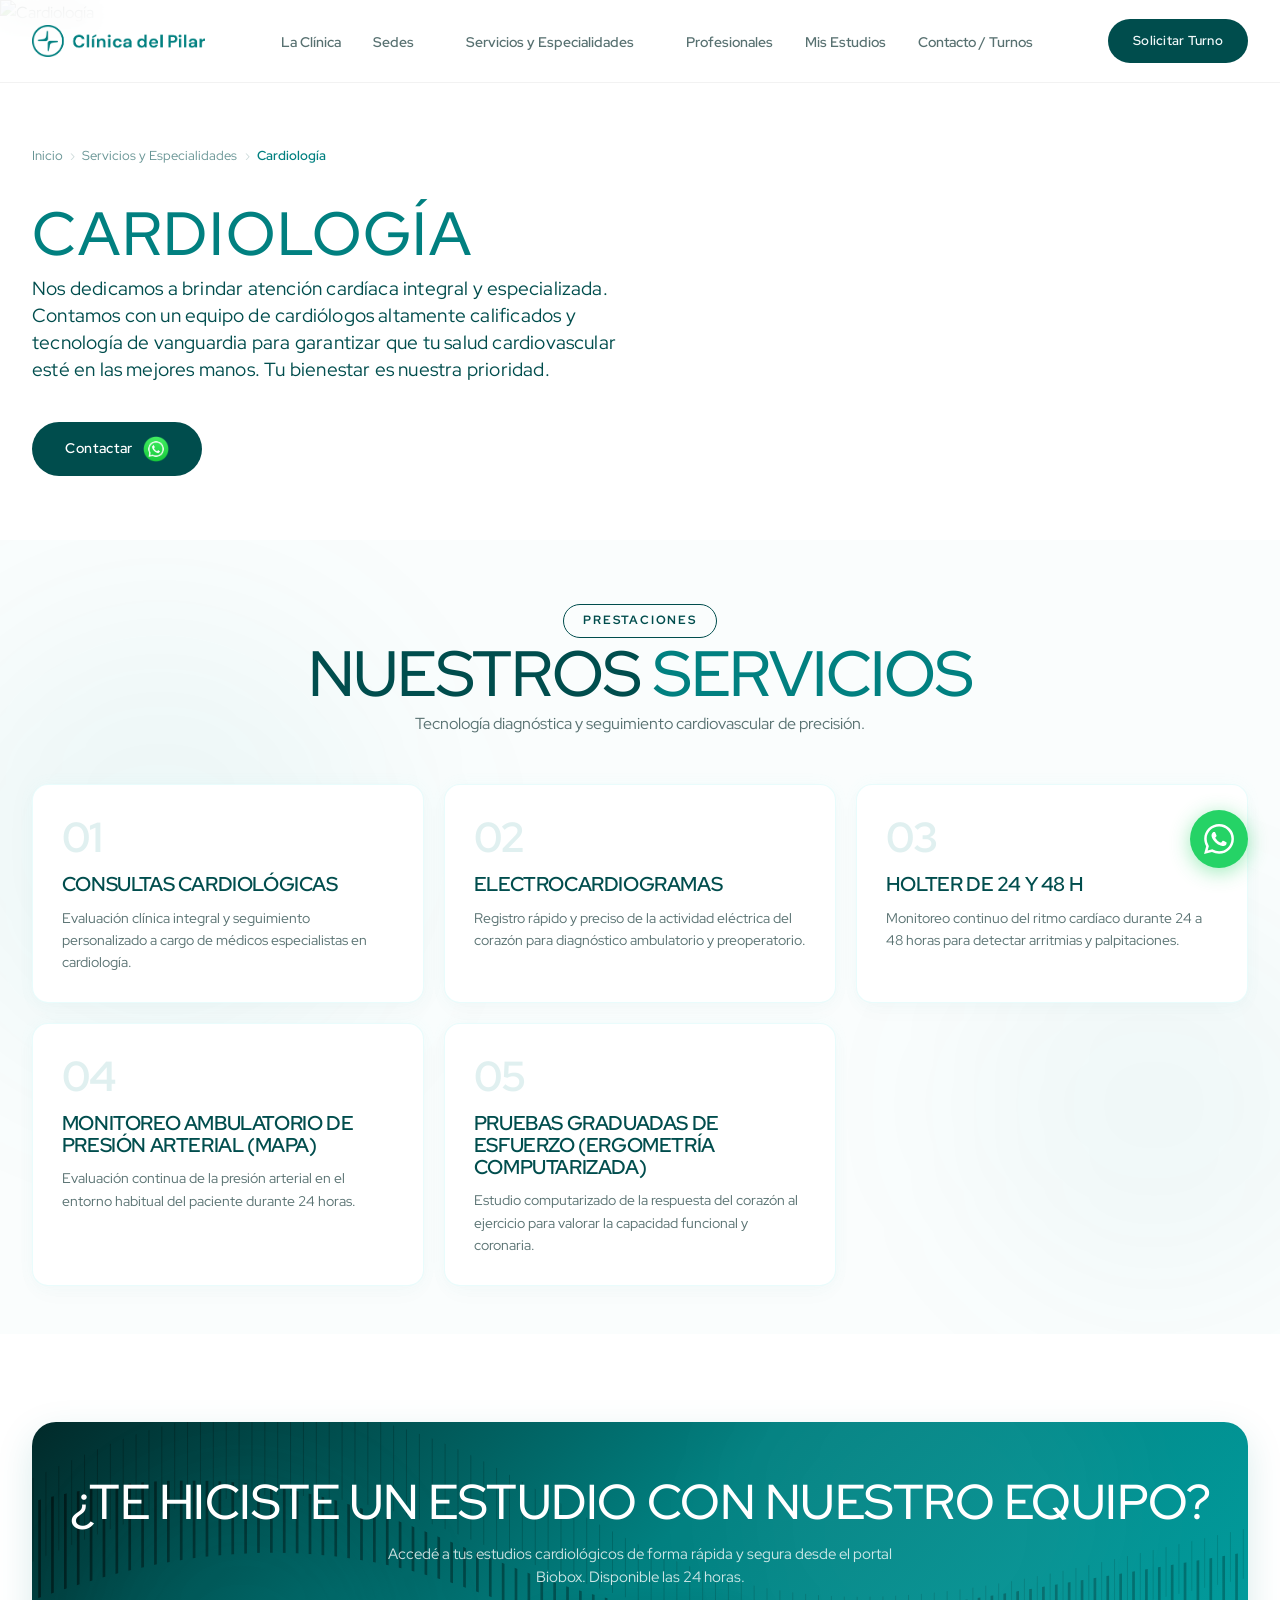
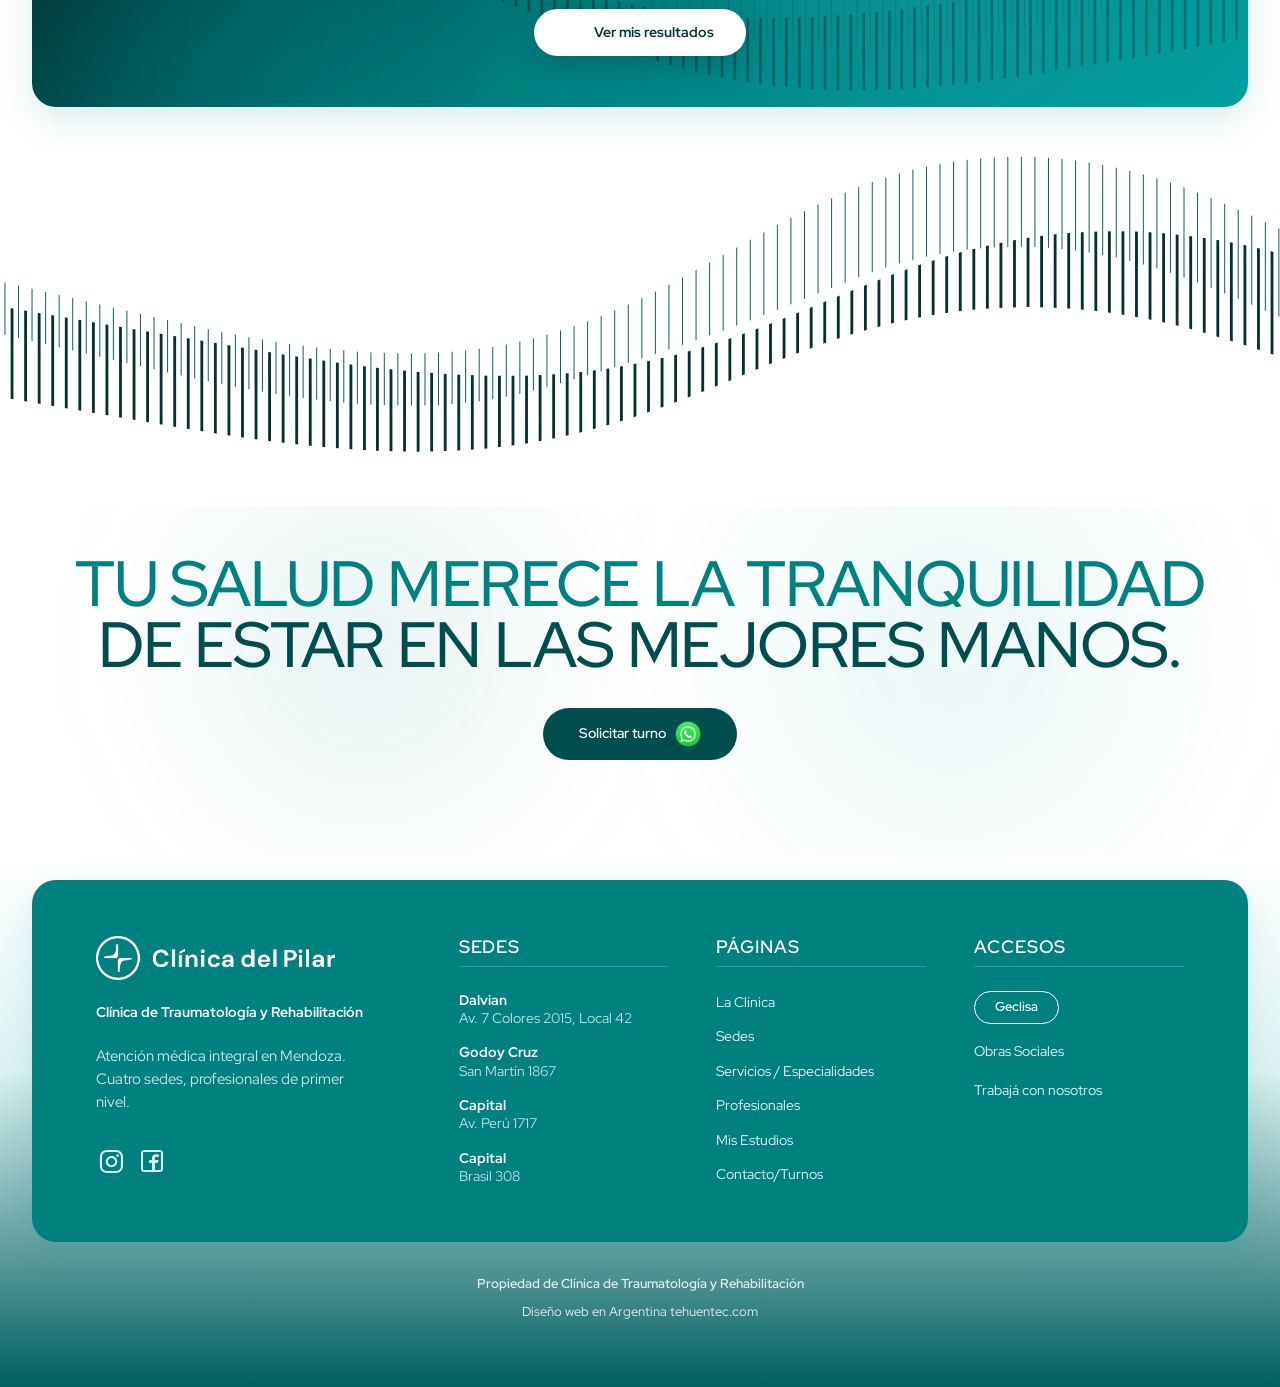
==== cardiologia.html @ f0cf46ff "feat: integrate new assets and scripts for updated UI components and site-wide card elements" ====
<!DOCTYPE html>
<html lang="es">
<head>
    <meta charset="UTF-8">
    <meta name="viewport" content="width=device-width, initial-scale=1.0">
    <title>Cardiología | Clínica del Pilar Mendoza</title>
    <meta name="description" content="Servicio de Cardiología en Clínica del Pilar Mendoza. Consultas cardiológicas, electrocardiogramas, Holter, MAPA y ergometría computarizada con profesionales altamente calificados.">
    <meta name="keywords" content="cardiologia mendoza, cardiologos, electrocardiograma, holter, mapa, ergometria, clinica del pilar">
    <meta name="author" content="Clínica del Pilar">

    <!-- Adobe Fonts: Acumin -->
    <link rel="stylesheet" href="https://use.typekit.net/lxq6acz.css">
    <!-- Stylesheet -->
    <link rel="stylesheet" href="styles.css?v=12">
    <!-- Lucide Icons CDN -->
    <script src="https://unpkg.com/lucide@latest"></script>

    <style>
        /* ═══════════════════════════════════════════
           HERO DE SERVICIO — idéntico a imágenes médicas
           ═══════════════════════════════════════════ */
        .svc-hero {
            position: relative;
            min-height: 60vh;
            display: flex;
            flex-direction: column;
            justify-content: flex-end;
            overflow: hidden;
            background: #ffffff;
        }
        .svc-hero-bg {
            position: absolute;
            inset: 0;
            width: 100%;
            height: 100%;
            object-fit: cover;
            object-position: right center;
            opacity: 1;
        }
        .svc-hero-overlay {
            display: none;
        }
        .svc-hero-body {
            position: relative;
            z-index: 5;
            padding-top: 8rem;
            padding-bottom: 4rem;
        }
        .svc-breadcrumb-inline {
            display: flex;
            align-items: center;
            gap: 0.45rem;
            font-family: var(--font-sans);
            font-size: 0.8rem;
            color: rgba(0,77,77,0.6);
            margin-bottom: 2.5rem;
        }
        .svc-breadcrumb-inline a {
            color: rgba(0,77,77,0.6);
            text-decoration: none;
            transition: color 0.2s;
        }
        .svc-breadcrumb-inline a:hover { color: #004d4d; }
        .svc-breadcrumb-inline .bc-sep { opacity: 0.35; }
        .svc-breadcrumb-inline .bc-current {
            color: var(--primary);
            font-weight: 600;
        }
                .svc-hero-title {
            font-family: var(--font-title);
            font-size: 5.2rem;
            font-weight: 500;
            line-height: 0.88;
            letter-spacing: 0.03em;
            color: #004d4d;
            margin-bottom: 0.8rem;
            text-transform: uppercase;
        }
        @media (max-width: 1440px) {
            .svc-hero-title {
                font-size: 3.8rem;
                line-height: 0.92;
            }
        }
        @media (max-width: 1200px) {
            .svc-hero-title {
                font-size: 3.2rem;
                line-height: 0.95;
            }
        }
        .svc-hero-title .accent { color: var(--primary); }
        
        .svc-hero-desc {
            font-family: var(--font-sans);
            font-size: 1.2rem;
            color: #004d4d;
            margin-bottom: 2.5rem;
            max-width: 600px;
            line-height: 1.4;
            letter-spacing: 0.01em;
        }

        /* ═══════════════════════════════════════════
           BIOBOX BANNER — tarjeta dentro de contenedor
           ═══════════════════════════════════════════ */
        .biobox-strip {
            position: relative;
            background: url('assets/biobox-texture.svg') center/cover no-repeat, linear-gradient(135deg, #012a2a 0%, #018080 50%, #029fa0 100%);
            background-blend-mode: soft-light;
            padding: 3.5rem 2rem 3.2rem 2rem;
            border-radius: 24px;
            overflow: hidden;
            text-align: center;
            box-shadow: 0 12px 36px rgba(1,128,128,0.15);
        }
        .biobox-wave {
            position: absolute;
            top: 50%; left: 50%;
            width: 100%;
            line-height: 0;
            transform: translate(-50%, -50%);
            opacity: 0.18;
            filter: brightness(0) invert(1);
            pointer-events: none;
        }
        .biobox-wave img {
            width: 100%; height: auto; display: block;
        }
        .biobox-orb {
            position: absolute;
            border-radius: 50%;
            pointer-events: none;
        }
        .biobox-strip-inner {
            position: relative;
            z-index: 2;
            display: flex;
            flex-direction: column;
            align-items: center;
            gap: 1rem;
        }
        .biobox-strip-title {
            font-family: var(--font-title);
            font-size: clamp(2rem, 3.8vw, 3.2rem);
            font-weight: 500;
            text-transform: uppercase;
            color: #ffffff;
            line-height: 1;
            letter-spacing: -0.01em;
            margin: 0;
        }
        .biobox-strip-desc {
            font-family: var(--font-sans);
            font-size: 0.95rem;
            color: rgba(255,255,255,0.8);
            max-width: 520px;
            line-height: 1.5;
            margin: 0;
        }
        .btn-biobox {
            display: inline-flex;
            align-items: center;
            gap: 0.6rem;
            background: #ffffff;
            color: #013232;
            font-family: var(--font-sans);
            font-weight: 700;
            font-size: 0.88rem;
            padding: 0.75rem 2rem;
            border-radius: 100px;
            text-decoration: none;
            transition: all 0.22s ease;
            margin-top: 0.3rem;
            box-shadow: 0 8px 30px rgba(0,0,0,0.2);
        }
        .btn-biobox:hover {
            background: var(--primary-light);
            color: #fff;
            transform: translateY(-3px);
            box-shadow: 0 12px 36px rgba(0,0,0,0.25);
        }

        /* ═══════════════════════════════════════════
           GRILLA DE SERVICIOS — cards limpias
           ═══════════════════════════════════════════ */
        .svc-prestaciones {
            padding: 4rem 0 3rem 0;
            background: #fafdfd;
            position: relative;
            overflow: hidden;
        }
        .svc-grid {
            display: grid;
            grid-template-columns: repeat(auto-fill, minmax(300px, 1fr));
            gap: 1.25rem;
        }
        .svc-card {
            background: #ffffff;
            border: 1px solid rgba(110,231,231,0.15);
            border-radius: 16px;
            padding: 2rem 1.8rem 1.8rem 1.8rem;
            display: flex;
            flex-direction: column;
            gap: 0.7rem;
            transition: transform 0.22s ease, box-shadow 0.22s ease, border-color 0.22s ease;
            box-shadow: 0 8px 24px rgba(0,0,0,0.02), 0 0 15px rgba(110,231,231,0.05);
        }
        .svc-card:hover {
            transform: translateY(-4px);
            box-shadow: 0 12px 32px rgba(0,0,0,0.04), 0 0 25px rgba(110,231,231,0.1);
            border-color: rgba(110,231,231,0.3);
        }
        .svc-card-num {
            font-family: var(--font-title);
            font-size: 2.6rem;
            font-weight: 700;
            color: rgba(1,128,128,0.12);
            line-height: 1;
            letter-spacing: -0.02em;
            margin-bottom: 0.2rem;
        }
        .svc-card h4 {
            font-family: var(--font-title);
            font-size: 1.25rem;
            font-weight: 600;
            color: #004d4d;
            text-transform: uppercase;
            line-height: 1.1;
            margin: 0;
        }
        .svc-card p {
            font-family: var(--font-sans);
            font-size: 0.9rem;
            color: var(--text-muted-dark);
            line-height: 1.55;
            margin: 0;
        }
    </style>
</head>
<body>

    <!-- ==========================================
       HEADER & NAVEGACIÓN INSTITUCIONAL
       ========================================== -->
    <header class="header">
        <div class="container header-container">
            <a href="index.html" class="logo">
                <img src="assets/Grupo406.png" alt="Clínica del Pilar" style="height: 32px; width: auto; max-width: 100%;">
            </a>

            <nav class="nav-menu">
                <a href="clinica.html" class="nav-link">La Clínica</a>

                <!-- Dropdown sedes -->
                <div class="nav-item-dropdown">
                    <a href="contacto.html" class="nav-link" style="display: flex; align-items: center; gap: 4px;">
                        Sedes <i data-lucide="chevron-down" style="width: 16px; height: 16px;"></i>
                    </a>
                    <div class="nav-dropdown-menu">
                        <a href="sede-dalvian.html">Sede Dalvian</a>
                        <a href="sede-godoy-cruz.html">Sede Godoy Cruz</a>
                        <a href="sede-peru.html">Sede Perú</a>
                        <a href="sede-brasil.html">Sede Brasil - Próximamente</a>
                    </div>
                </div>

                <!-- Dropdown especialidades -->
                <div class="nav-item-dropdown">
                    <a href="servicios.html" class="nav-link active" style="display: flex; align-items: center; gap: 4px;">
                        Servicios y Especialidades <i data-lucide="chevron-down" style="width: 16px; height: 16px;"></i>
                    </a>
                    <div class="nav-dropdown-menu">
                        <a href="imagenes-medicas.html">Imágenes médicas</a>
                        <a href="laboratorio.html">Laboratorio</a>
                        <a href="cardiologia.html">Cardiología</a>
                        <a href="odontologia.html">Odontología</a>
                        <a href="oftalmologia.html">Oftalmología</a>
                        <a href="servicios.html" style="margin-top:0.3rem; border-top: 1px solid rgba(1,128,128,0.08); padding-top: 0.8rem; font-weight:600; color:var(--primary);">Ver todos los servicios</a>
                    </div>
                </div>

                <a href="index.html#profesionales" class="nav-link">Profesionales</a>
                <a href="https://v.bioboxcloud.com/login?institucion=clipilar_mdz" target="_blank" rel="noopener noreferrer" class="nav-link">Mis Estudios</a>
                <a href="contacto.html" class="nav-link">Contacto / Turnos</a>
            </nav>

            <div class="header-cta">
                <a href="https://api.whatsapp.com/send/?phone=5492615088277" target="_blank" rel="noopener noreferrer" class="btn btn-primary btn-booking-trigger">Solicitar Turno</a>
            </div>

            <button class="menu-toggle" aria-label="Toggle Menu">
                <i data-lucide="menu"></i>
            </button>
        </div>
    </header>

    <!-- ==========================================
       HERO
       ========================================== -->
    <section class="svc-hero">
        <img src="assets/cardiologia-banner.jpg" alt="Cardiología" class="svc-hero-bg">
        <div class="svc-hero-overlay"></div>

        <!-- Contenido principal -->
        <div class="svc-hero-body">
            <div class="container">
                <div class="hero-content" style="margin-top:0; padding: 0;">
                    <!-- Breadcrumb sobre el sobretítulo -->
                    <nav class="svc-breadcrumb-inline" aria-label="Breadcrumb">
                        <a href="index.html">Inicio</a>
                        <span class="bc-sep">›</span>
                        <a href="servicios.html">Servicios y Especialidades</a>
                        <span class="bc-sep">›</span>
                        <span class="bc-current">Cardiología</span>
                    </nav>
                    <h1 class="svc-hero-title">
                        <span class="accent">CARDIOLOGÍA</span>
                    </h1>
                    <p class="svc-hero-desc">
                        Nos dedicamos a brindar atención cardíaca integral y especializada. Contamos con un equipo de cardiólogos altamente calificados y tecnología de vanguardia para garantizar que tu salud cardiovascular esté en las mejores manos. Tu bienestar es nuestra prioridad.
                    </p>
                    <div class="hero-actions" style="opacity:1; transform:none;">
                        <a href="https://api.whatsapp.com/send/?phone=5492615088277&text=Hola%2C+quiero+solicitar+turno+para+Cardiolog%C3%ADa" target="_blank" rel="noopener noreferrer" class="btn-hero-booking">
                            Contactar
                            <img src="assets/whatsapp-icon.webp" alt="WhatsApp" class="btn-whatsapp-icon">
                        </a>
                    </div>
                </div>
            </div>
        </div>
    </section>

    <!-- ==========================================
       NUESTROS SERVICIOS
       ========================================== -->
    <section class="svc-prestaciones">
        <!-- Glow spots -->
        <div class="glow-spot" style="position:absolute;top:10%;left:-5%;width:450px;height:450px;background:rgba(1,128,128,0.05);border-radius:50%;filter:blur(90px);pointer-events:none;z-index:0;"></div>
        <div class="glow-spot" style="position:absolute;bottom:5%;right:-5%;width:380px;height:380px;background:rgba(1,128,128,0.04);border-radius:50%;filter:blur(80px);pointer-events:none;z-index:0;"></div>

        <div class="container" style="position:relative;z-index:1;">
            <div style="text-align:center; margin-bottom:3rem;">
                <span class="section-tag" style="margin-bottom:0.4rem; display:inline-block;">PRESTACIONES</span>
                <h2 class="section-title" style="font-size:clamp(2.8rem,5vw,4rem); margin: 0 auto 0.4rem auto; line-height: 0.95;">
                    NUESTROS <span class="text-accent-uppercase">SERVICIOS</span>
                </h2>
                <p style="font-family:var(--font-sans); color:var(--text-muted-dark); font-size:1rem; margin:0 auto; line-height:1.55; white-space:nowrap;">
                    Tecnología diagnóstica y seguimiento cardiovascular de precisión.
                </p>
            </div>

            <div class="svc-grid">

                <div class="svc-card">
                    <div class="svc-card-num">01</div>
                    <h4>Consultas cardiológicas</h4>
                    <p>Evaluación clínica integral y seguimiento personalizado a cargo de médicos especialistas en cardiología.</p>
                </div>

                <div class="svc-card">
                    <div class="svc-card-num">02</div>
                    <h4>Electrocardiogramas</h4>
                    <p>Registro rápido y preciso de la actividad eléctrica del corazón para diagnóstico ambulatorio y preoperatorio.</p>
                </div>

                <div class="svc-card">
                    <div class="svc-card-num">03</div>
                    <h4>Holter de 24 y 48 h</h4>
                    <p>Monitoreo continuo del ritmo cardíaco durante 24 a 48 horas para detectar arritmias y palpitaciones.</p>
                </div>

                <div class="svc-card">
                    <div class="svc-card-num">04</div>
                    <h4>Monitoreo ambulatorio de presión arterial (MAPA)</h4>
                    <p>Evaluación continua de la presión arterial en el entorno habitual del paciente durante 24 horas.</p>
                </div>

                <div class="svc-card" style="grid-column: span 1;">
                    <div class="svc-card-num">05</div>
                    <h4>Pruebas graduadas de esfuerzo (ergometría computarizada)</h4>
                    <p>Estudio computarizado de la respuesta del corazón al ejercicio para valorar la capacidad funcional y coronaria.</p>
                </div>

            </div>
        </div>
    </section>

    <!-- ==========================================
       BIOBOX BANNER — tarjeta dentro de contenedor
       ========================================== -->
    <section style="padding: 5.5rem 0 1.5rem 0; background: #ffffff;">
        <div class="container">
            <div class="biobox-strip">
                <!-- Onda decorativa única -->
                <!-- Orbs de luz -->
                <div class="biobox-orb" style="width:400px;height:400px;background:rgba(255,255,255,0.04);top:-100px;right:10%;filter:blur(60px);"></div>
                <div class="biobox-orb" style="width:300px;height:300px;background:rgba(2,200,200,0.08);bottom:-80px;left:5%;filter:blur(50px);"></div>

                <div class="biobox-strip-inner">
                    <h2 class="biobox-strip-title">
                        ¿Te hiciste un estudio con nuestro equipo?
                    </h2>
                    <p class="biobox-strip-desc">
                        Accedé a tus estudios cardiológicos de forma rápida y segura desde el portal Biobox. Disponible las 24 horas.
                    </p>
                    <a href="https://v.bioboxcloud.com/login?institucion=clipilar_mdz" target="_blank" rel="noopener noreferrer" class="btn-biobox">
                        <i data-lucide="monitor-check" style="width:18px;height:18px;"></i>
                        Ver mis resultados
                    </a>
                </div>
            </div>
        </div>
    </section>

    <!-- ==========================================
       CTA FINAL — idéntico al home
       ========================================== -->
        
    <!-- Curve Divider -->
    <div style="width: 100%; line-height: 0; background-color: transparent; overflow: hidden; position: relative; z-index: 2; margin-bottom: -2px;">
        <img src="assets/recurso-1.svg" alt="Divider" style="width: 100%; height: auto; display: block; transform: scaleX(-1);">
    </div>
<section class="cta-section-new" style="background: #ffffff; padding: 3rem 0 3.5rem 0; text-align: center; position: relative; overflow: hidden;">
        <!-- Focos difuminados -->
        <div class="glow-spot" style="position:absolute;top:-10%;left:15%;width:350px;height:350px;background:rgba(1,128,128,0.08);border-radius:50%;filter:blur(80px);pointer-events:none;z-index:1;"></div>
        <div class="glow-spot" style="position:absolute;bottom:0;right:10%;width:400px;height:400px;background:rgba(2,153,153,0.07);border-radius:50%;filter:blur(90px);pointer-events:none;z-index:1;"></div>

        <div class="container" style="position:relative;z-index:2;">
            <h2 style="font-family:var(--font-title);font-size:4rem;line-height:0.95;margin-top:0;margin-bottom:2rem;text-transform:uppercase;">
                <span class="text-accent-uppercase" style="color:var(--primary);">Tu salud merece la tranquilidad</span><br>
                <span style="color:#004d4d;">de estar en las mejores manos.</span>
            </h2>
            <div style="margin-bottom:2.5rem;">
                <a href="https://api.whatsapp.com/send/?phone=5492615088277&text=Hola%2C+quiero+solicitar+turno+para+Cardiolog%C3%ADa" target="_blank" rel="noopener noreferrer" class="btn btn-primary" style="padding:0.75rem 2.2rem;">
                    Solicitar turno
                    <img src="assets/whatsapp-icon.webp" alt="WhatsApp" class="btn-whatsapp-icon">
                </a>
            </div>
        </div>
    </section>

    <!-- ==========================================
       FOOTER — idéntico al home
       ========================================== -->
    <footer class="footer-new" style="background: linear-gradient(to top, #005f5f 0%, #dbf2f2 60%, #ffffff 100%); padding: 1.5rem 0 4rem 0;">
        <div class="container">
            <div class="footer-card" style="background: var(--primary); border-radius: 24px; padding: 3.5rem 4rem; color: #ffffff; box-shadow: 0 10px 30px rgba(0,128,128,0.12);">
                <div class="footer-grid-new" style="display: grid; grid-template-columns: 1.5fr 1fr 1fr 1fr; gap: 3rem;">
                    
                    <!-- Columna 1: Logo y descripción -->
                    <div class="footer-logo-col" style="display: flex; flex-direction: column; gap: 1.5rem;">
                        <a href="index.html" class="logo" style="display: inline-flex;">
                            <img src="assets/Grupo406.png" alt="Clínica del Pilar" style="height: 44px; width: auto; max-width: 100%; filter: brightness(0) invert(1);">
                        </a>
                        <strong style="font-weight: 700; color: #ffffff; font-size: 0.85rem; line-height: 1.3;">Clínica de Traumatología y Rehabilitación</strong>
                        <p style="color: rgba(255,255,255,0.8); font-size: 0.95rem; line-height: 1.5; margin: 0;">
                            Atención médica integral en Mendoza.<br>
                            Cuatro sedes, profesionales de primer nivel.
                        </p>
                        <div class="footer-social-links" style="display: flex; gap: 0.8rem; align-items: center; margin-top: 0.5rem;">
                            <a href="https://instagram.com" target="_blank" rel="noopener noreferrer" style="display: inline-flex; align-items: center; opacity: 0.85; transition: opacity 0.2s;" onmouseover="this.style.opacity='1'" onmouseout="this.style.opacity='0.85'" aria-label="Instagram">
                                <img src="assets/instagram-icon.svg" alt="Instagram" style="width: 31px; height: 31px; filter: brightness(0) invert(1);">
                            </a>
                            <a href="https://facebook.com" target="_blank" rel="noopener noreferrer" style="display: inline-flex; align-items: center; opacity: 0.85; transition: opacity 0.2s;" onmouseover="this.style.opacity='1'" onmouseout="this.style.opacity='0.85'" aria-label="Facebook">
                                <img src="assets/facebook-icon.svg" alt="Facebook" style="width: 24px; height: 24px; filter: brightness(0) invert(1);">
                            </a>
                        </div>
                    </div>

                    <!-- Columna 2: Sedes -->
                    <div class="footer-col-new">
                        <h4 style="font-family: var(--font-title); font-size: 1.1rem; font-weight: 600; text-transform: uppercase; margin-bottom: 1.5rem; letter-spacing: 0.05em; border-bottom: 1px solid rgba(255,255,255,0.2); padding-bottom: 0.5rem;">Sedes</h4>
                        <ul style="list-style: none; padding: 0; margin: 0; display: flex; flex-direction: column; gap: 1rem; font-size: 0.88rem;">
                            <li style="line-height: 1.3;">
                                <strong>Dalvian</strong><br>
                                <span style="opacity: 0.75;">Av. 7 Colores 2015, Local 42</span>
                            </li>
                            <li style="line-height: 1.3;">
                                <strong>Godoy Cruz</strong><br>
                                <span style="opacity: 0.75;">San Martín 1867</span>
                            </li>
                            <li style="line-height: 1.3;">
                                <strong>Capital</strong><br>
                                <span style="opacity: 0.75;">Av. Perú 1717</span>
                            </li>
                            <li style="line-height: 1.3;">
                                <strong>Capital</strong><br>
                                <span style="opacity: 0.75;">Brasil 308</span>
                            </li>
                        </ul>
                    </div>

                    <!-- Columna 3: Páginas -->
                    <div class="footer-col-new">
                        <h4 style="font-family: var(--font-title); font-size: 1.1rem; font-weight: 600; text-transform: uppercase; margin-bottom: 1.5rem; letter-spacing: 0.05em; border-bottom: 1px solid rgba(255,255,255,0.2); padding-bottom: 0.5rem;">Páginas</h4>
                        <ul style="list-style: none; padding: 0; margin: 0; display: flex; flex-direction: column; gap: 0.75rem; font-size: 0.88rem;">
                            <li><a href="clinica.html" style="color: #ffffff; text-decoration: none; opacity: 0.9; transition: opacity 0.2s;" onmouseover="this.style.opacity='1'" onmouseout="this.style.opacity='0.9'">La Clínica</a></li>
                            <li><a href="contacto.html" style="color: #ffffff; text-decoration: none; opacity: 0.9; transition: opacity 0.2s;" onmouseover="this.style.opacity='1'" onmouseout="this.style.opacity='0.9'">Sedes</a></li>
                            <li><a href="servicios.html" style="color: #ffffff; text-decoration: none; opacity: 0.9; transition: opacity 0.2s;" onmouseover="this.style.opacity='1'" onmouseout="this.style.opacity='0.9'">Servicios / Especialidades</a></li>
                            <li><a href="index.html#profesionales" style="color: #ffffff; text-decoration: none; opacity: 0.9; transition: opacity 0.2s;" onmouseover="this.style.opacity='1'" onmouseout="this.style.opacity='0.9'">Profesionales</a></li>
                            <li><a href="https://v.bioboxcloud.com/login?institucion=clipilar_mdz" target="_blank" rel="noopener noreferrer" style="color: #ffffff; text-decoration: none; opacity: 0.9; transition: opacity 0.2s;" onmouseover="this.style.opacity='1'" onmouseout="this.style.opacity='0.9'">Mis Estudios</a></li>
                            <li><a href="contacto.html" style="color: #ffffff; text-decoration: none; opacity: 0.9; transition: opacity 0.2s;" onmouseover="this.style.opacity='1'" onmouseout="this.style.opacity='0.9'">Contacto/Turnos</a></li>
                        </ul>
                    </div>

                    <!-- Columna 4: Accesos -->
                    <div class="footer-col-new">
                        <h4 style="font-family: var(--font-title); font-size: 1.1rem; font-weight: 600; text-transform: uppercase; margin-bottom: 1.5rem; letter-spacing: 0.05em; border-bottom: 1px solid rgba(255,255,255,0.2); padding-bottom: 0.5rem;">Accesos</h4>
                        <ul style="list-style: none; padding: 0; margin: 0; display: flex; flex-direction: column; gap: 1rem; font-size: 0.88rem; align-items: flex-start;">
                            <li>
                                <a href="#" style="display: inline-flex; align-items: center; justify-content: center; border: 1px solid #ffffff; border-radius: var(--radius-full); padding: 0.35rem 1.25rem; color: #ffffff; text-decoration: none; font-weight: 600; font-size: 0.8rem; transition: all 0.2s;" onmouseover="this.style.background='#ffffff'; this.style.color='var(--primary)'" onmouseout="this.style.background='transparent'; this.style.color='#ffffff'">Geclisa</a>
                            </li>
                            <li><a href="#" class="btn-coverage-trigger" style="color: #ffffff; text-decoration: none; opacity: 0.9; transition: opacity 0.2s;" onmouseover="this.style.opacity='1'" onmouseout="this.style.opacity='0.9'">Obras Sociales</a></li>
                            <li><a href="contacto.html" style="color: #ffffff; text-decoration: none; opacity: 0.9; transition: opacity 0.2s;" onmouseover="this.style.opacity='1'" onmouseout="this.style.opacity='0.9'">Trabajá con nosotros</a></li>
                        </ul>
                    </div>

                </div>
            </div>
            
            <div class="footer-bottom-new" style="text-align: center; margin-top: 2rem; font-size: 0.8rem; color: rgba(255,255,255,0.85);">
                <p style="margin-bottom: 0.5rem; font-weight: 600;">Propiedad de Clínica de Traumatología y Rehabilitación</p>
                <p>Diseño web en Argentina tehuentec.com</p>
            </div>
        </div>
    </footer>

    <!-- Floating WhatsApp Button -->
    <a href="https://wa.me/5492615000000" target="_blank" rel="noopener noreferrer" class="whatsapp-float" aria-label="Contactar por WhatsApp">
        <span class="whatsapp-float-tooltip">¿Necesitás un turno?</span>
        <svg xmlns="http://www.w3.org/2000/svg" viewBox="0 0 24 24" fill="white" width="30" height="30">
            <path d="M17.472 14.382c-.297-.149-1.758-.867-2.03-.967-.273-.099-.471-.148-.67.15-.197.297-.767.966-.94 1.164-.173.199-.347.223-.644.075-.297-.15-1.255-.463-2.39-1.475-.883-.788-1.48-1.761-1.653-2.059-.173-.297-.018-.458.13-.606.134-.133.298-.347.446-.52.149-.174.198-.298.298-.497.099-.198.05-.371-.025-.52-.075-.149-.669-1.612-.916-2.207-.242-.579-.487-.5-.669-.51-.173-.008-.371-.01-.57-.01-.198 0-.52.074-.792.372-.272.297-1.04 1.016-1.04 2.479 0 1.462 1.065 2.875 1.213 3.074.149.198 2.096 3.2 5.077 4.487.709.306 1.262.489 1.694.625.712.227 1.36.195 1.871.118.571-.085 1.758-.719 2.006-1.413.248-.694.248-1.289.173-1.413-.074-.124-.272-.198-.57-.347m-5.421 7.403h-.004a9.87 9.87 0 01-5.031-1.378l-.361-.214-3.741.982.998-3.648-.235-.374a9.86 9.86 0 01-1.51-5.26c.001-5.45 4.436-9.884 9.888-9.884 2.64 0 5.122 1.03 6.988 2.898a9.825 9.825 0 012.893 6.994c-.003 5.45-4.437 9.884-9.885 9.884m8.413-18.297A11.815 11.815 0 0012.05 0C5.495 0 .16 5.335.157 11.892c0 2.096.547 4.142 1.588 5.945L.057 24l6.305-1.654a11.882 11.882 0 005.683 1.448h.005c6.554 0 11.89-5.335 11.893-11.893a11.821 11.821 0 00-3.48-8.413z"/>
        </svg>
    </a>

    <!-- Scripts -->
    <script src="script.js?v=12"></script>
    <script>
        if (typeof lucide !== 'undefined') { lucide.createIcons(); }
    </script>
</body>
</html>
---- styles.css ----
/* 
 * CLÍNICA DEL PILAR - Premium Redesign Styling
 * Main Typographies: Red Hat Display (Sole Brand Font in Mixed Cases)
 * Main Accent Color: #018080 (Teal)
 */

@import url('https://fonts.googleapis.com/css2?family=Red+Hat+Display:ital,wght@0,300..900;1,300..900&display=swap');

/* --- CUSTOM VARIABLES & DESIGN SYSTEM --- */
:root {
    /* Brand Colors */
    --primary: #018080;
    --primary-rgb: 1, 128, 128;
    --primary-light: #029999;
    --primary-dark: #005f5f;
    --primary-glow: rgba(1, 128, 128, 0.08);
    --primary-glow-strong: rgba(1, 128, 128, 0.2);
    
    /* Secondary & Accent Colors */
    --accent: #d4af37; /* Editorial Gold Accent */
    --accent-rgb: 212, 175, 55;
    --accent-red: #cc4e4e;
    
    /* Medical Premium Backgrounds */
    --bg-dark: #080d0d;
    --bg-dark-rgb: 8, 13, 13;
    --bg-light: #fcfcfc;
    --bg-light-rgb: 252, 252, 252;
    --bg-card-light: #ffffff;
    --bg-card-dark: rgba(14, 25, 25, 0.85);
    
    /* Text Hierarchy */
    --text-dark: #0e1d1d;
    --text-light: #f3fafb;
    --text-muted-dark: #587171;
    --text-muted-light: #a3bfbf;
    
    /* Borders & Glassmorphism */
    --border-light: rgba(1, 128, 128, 0.08);
    --border-dark: rgba(255, 255, 255, 0.06);
    --border-glass: rgba(255, 255, 255, 0.12);
    --glass-bg: rgba(255, 255, 255, 0.05);
    --glass-bg-dark: rgba(8, 13, 13, 0.7);
    --glass-blur: blur(16px);
    
    /* Shadows & Transitions */
    --shadow-sm: 0 4px 12px rgba(1, 128, 128, 0.03);
    --shadow-md: 0 12px 32px rgba(1, 128, 128, 0.06);
    --shadow-lg: 0 20px 48px rgba(1, 128, 128, 0.12);
    --shadow-glass: 0 8px 32px 0 rgba(0, 0, 0, 0.3);
    
    --radius-xs: 4px;
    --radius-sm: 8px;
    --radius-md: 16px;
    --radius-lg: 24px;
    --radius-full: 9999px;
    
    /* Typographies */
    --font-sans: 'Red Hat Display', -apple-system, BlinkMacSystemFont, "Segoe UI", Roboto, Helvetica, Arial, sans-serif;
    --font-serif: var(--font-sans);
    --font-title: 'acumin-pro-extra-condensed', 'Acumin Extra Condensed', 'Acumin Pro Extra Condensed', 'Acumin', var(--font-sans);
    
    --transition-smooth: all 0.5s cubic-bezier(0.16, 1, 0.3, 1);
    --transition-fast: all 0.25s cubic-bezier(0.16, 1, 0.3, 1);
}

/* --- BASE STYLES & RESET --- */
* {
    margin: 0;
    padding: 0;
    box-sizing: border-box;
}

html {
    scroll-behavior: smooth;
    font-family: var(--font-sans);
    color: var(--text-dark);
    background-color: var(--bg-light);
    font-size: 16px;
    -webkit-font-smoothing: antialiased;
}

body {
    overflow-x: hidden;
    line-height: 1.6;
    background-color: #ffffff;
    background-image:
        radial-gradient(ellipse 80% 40% at 10% 15%, rgba(0, 160, 150, 0.055) 0%, transparent 60%),
        radial-gradient(ellipse 70% 50% at 85% 40%, rgba(1, 128, 128, 0.04) 0%, transparent 55%),
        radial-gradient(ellipse 90% 40% at 40% 70%, rgba(0, 180, 160, 0.04) 0%, transparent 60%),
        radial-gradient(ellipse 60% 35% at 75% 90%, rgba(0, 160, 150, 0.04) 0%, transparent 55%);
    background-attachment: fixed;
}

/* Custom Scrollbar */
::-webkit-scrollbar {
    width: 10px;
}
::-webkit-scrollbar-track {
    background: #eef2f2;
}
::-webkit-scrollbar-thumb {
    background: #b2c9c9;
    border-radius: var(--radius-sm);
    border: 2px solid #eef2f2;
}
::-webkit-scrollbar-thumb:hover {
    background: var(--primary);
}

/* --- TYPOGRAPHY UTILITIES --- */
h1, h2, h3, h4, h5, h6 {
    font-family: var(--font-title);
    font-weight: 500;
    line-height: 1.25;
    letter-spacing: -0.02em;
    text-transform: uppercase;
}

a {
    text-decoration: none;
    color: inherit;
    transition: var(--transition-fast);
}

.text-accent-serif {
    font-family: var(--font-title);
    font-style: normal;
    font-weight: 500;
    color: var(--primary);
    text-transform: uppercase;
}

.text-accent-uppercase {
    font-family: var(--font-title);
    font-style: normal;
    font-weight: 500;
    color: var(--primary);
    text-transform: uppercase;
}

/* --- BRAND TEXTURE OVERLAYS --- */
.section-with-texture {
    position: relative;
}

.section-with-texture::before {
    content: '';
    position: absolute;
    top: 0;
    left: 0;
    width: 100%;
    height: 100%;
    background-image: url('assets/texture.png');
    background-repeat: no-repeat;
    background-size: cover;
    background-position: center;
    opacity: 0.15; /* stronger visual brand identity */
    pointer-events: none;
    z-index: 0;
}

.text-outline {
    color: transparent;
    -webkit-text-stroke: 1px var(--text-dark);
}

.text-outline-light {
    color: transparent;
    -webkit-text-stroke: 1px var(--text-light);
}

.section-tag {
    font-size: 0.75rem;
    font-weight: 700;
    letter-spacing: 0.15em;
    color: #004d4d;
    text-transform: uppercase;
    margin-bottom: 1.5rem;
    display: inline-block;
    padding: 0.4rem 1.2rem;
    background: transparent;
    border: 1px solid #004d4d;
    border-radius: var(--radius-full);
}

.section-tag::after {
    display: none;
}

.section-title {
    font-family: var(--font-title);
    font-size: 2.25rem;
    font-weight: 500;
    margin-bottom: 0.25rem;
    max-width: 100%;
    color: #004d4d;
}

.section-desc {
    font-size: 1.05rem;
    color: var(--text-muted-dark);
    max-width: 600px;
    margin-bottom: 2.5rem;
}

.container {
    width: 100%;
    max-width: 1280px;
    margin: 0 auto;
    padding: 0 2rem;
}

/* --- BUTTONS --- */
.btn {
    display: inline-flex;
    align-items: center;
    justify-content: center;
    gap: 0.6rem;
    padding: 0.65rem 1.5rem;
    border-radius: var(--radius-full);
    font-family: var(--font-sans);
    font-weight: 600;
    font-size: 0.85rem;
    cursor: pointer;
    transition: var(--transition-smooth);
    border: 1px solid transparent;
}

.btn-primary {
    background-color: #004d4d;
    color: var(--text-light);
}

.btn-primary:hover {
    background-color: #005f5f;
    transform: translateY(-2px);
    box-shadow: 0 8px 24px rgba(0, 77, 77, 0.25);
}

.btn-secondary {
    background-color: transparent;
    color: #004d4d;
    border-color: #004d4d;
}

.btn-secondary:hover {
    background-color: rgba(0, 77, 77, 0.08);
    transform: translateY(-2px);
}

.btn-white {
    background-color: #ffffff;
    color: #004d4d;
    box-shadow: 0 4px 12px rgba(0, 0, 0, 0.05);
}

.btn-white:hover {
    background-color: var(--bg-light);
    transform: translateY(-2px);
    box-shadow: 0 8px 20px rgba(0, 0, 0, 0.1);
}

.btn-outline-white {
    background-color: transparent;
    color: var(--text-light);
    border-color: rgba(255, 255, 255, 0.2);
}

.btn-outline-white:hover {
    background-color: rgba(255, 255, 255, 0.08);
    border-color: var(--text-light);
    transform: translateY(-2px);
}

/* --- FLOATING HEADER --- */
.header {
    position: fixed;
    top: 0;
    left: 0;
    width: 100%;
    z-index: 1000;
    background-color: rgba(255, 255, 255, 0.85); /* Light glass */
    backdrop-filter: blur(16px);
    -webkit-backdrop-filter: blur(16px);
    border-bottom: 1px solid rgba(0,0,0,0.05);
    transition: var(--transition-smooth);
}

.header.scrolled {
    padding: 0.5rem 0;
    background-color: rgba(255, 255, 255, 0.95);
    box-shadow: 0 4px 24px rgba(0, 0, 0, 0.04);
}

.header-container {
    display: flex;
    align-items: center;
    justify-content: space-between;
    padding: 0.4rem 2rem; /* Reduced to make it thinner */
    transition: var(--transition-smooth);
}

.header.scrolled .header-container {
    padding: 0.2rem 2rem; /* Even thinner when scrolling */
}

.logo {
    display: flex;
    align-items: center;
    gap: 0.5rem;
    font-size: 1.25rem;
    font-weight: 800;
    color: var(--text-dark); /* Dark logo text */
    letter-spacing: -0.01em;
}

.logo-plus {
    color: var(--primary-light);
    font-size: 1.5rem;
    line-height: 1;
    animation: heartbeat 3s infinite ease-in-out;
}

.nav-menu {
    display: flex;
    align-items: center;
    gap: 2rem;
}

.nav-link {
    color: var(--text-muted-dark);
    font-size: 0.9rem;
    font-weight: 600;
    position: relative;
    padding: 0.25rem 0;
    transition: var(--transition-fast);
}

.nav-link:hover, .nav-link.active {
    color: var(--primary);
}

.nav-link::after {
    content: '';
    position: absolute;
    bottom: -2px;
    left: 0;
    width: 0;
    height: 2px;
    background-color: var(--primary);
    transition: var(--transition-fast);
}

.nav-link:hover::after, .nav-link.active::after {
    width: 100%;
}

/* --- DROPDOWN MENU --- */
.nav-item-dropdown {
    position: relative;
    display: inline-flex;
    align-items: center;
    padding: 1.2rem 0; /* Expanded hit area */
}

.nav-dropdown-menu {
    position: absolute;
    top: calc(100% + 4px);
    left: 50%;
    transform: translateX(-50%) translateY(12px);
    min-width: 260px;
    background: rgba(255, 255, 255, 0.97);
    backdrop-filter: blur(20px);
    -webkit-backdrop-filter: blur(20px);
    border-radius: 14px;
    box-shadow:
        0 4px 6px rgba(1, 128, 128, 0.04),
        0 16px 48px rgba(1, 128, 128, 0.12),
        0 32px 64px rgba(0, 0, 0, 0.08),
        inset 0 1px 0 rgba(255,255,255,0.9);
    border: 1px solid rgba(1, 128, 128, 0.1);
    padding: 0.6rem 0.5rem;
    opacity: 0;
    visibility: hidden;
    transition: opacity 0.25s cubic-bezier(0.16, 1, 0.3, 1),
                transform 0.3s cubic-bezier(0.16, 1, 0.3, 1),
                visibility 0.25s;
    z-index: 1100;
    /* Pointer arrow */
    &::before {
        content: '';
        position: absolute;
        top: -6px;
        left: 50%;
        transform: translateX(-50%) rotate(45deg);
        width: 12px;
        height: 12px;
        background: rgba(255,255,255,0.97);
        border-left: 1px solid rgba(1, 128, 128, 0.1);
        border-top: 1px solid rgba(1, 128, 128, 0.1);
        border-radius: 2px 0 0 0;
    }
}

.nav-item-dropdown:hover .nav-dropdown-menu {
    opacity: 1;
    visibility: visible;
    transform: translateX(-50%) translateY(0);
}

.nav-dropdown-menu a {
    display: flex;
    align-items: center;
    gap: 0.6rem;
    padding: 0.65rem 1.1rem;
    color: var(--text-dark);
    font-size: 0.875rem;
    font-weight: 500;
    letter-spacing: 0.01em;
    text-decoration: none;
    border-radius: 9px;
    transition: background 0.18s ease, color 0.18s ease, padding-left 0.2s ease;
    position: relative;
}

.nav-dropdown-menu a::before {
    content: '';
    display: inline-block;
    width: 6px;
    height: 6px;
    border-radius: 50%;
    background: var(--primary);
    opacity: 0;
    transform: scale(0);
    transition: opacity 0.18s ease, transform 0.18s ease;
    flex-shrink: 0;
}

.nav-dropdown-menu a:hover {
    background: linear-gradient(135deg, rgba(1, 128, 128, 0.07), rgba(1, 128, 128, 0.04));
    color: var(--primary);
    padding-left: 1.3rem;
}

.nav-dropdown-menu a:hover::before {
    opacity: 1;
    transform: scale(1);
}

.nav-dropdown-menu .dropdown-divider {
    height: 1px;
    background: linear-gradient(to right, transparent, rgba(1,128,128,0.12), transparent);
    margin: 0.4rem 1rem;
    border: none;
}

.nav-link:hover::after, .nav-link.active::after {
    width: 100%;
}

.header-cta .btn {
    padding: 0.65rem 1.5rem;
    font-size: 0.8rem;
    text-transform: none;
    letter-spacing: 0.02em;
}

.menu-toggle {
    display: none;
    background: none;
    border: none;
    color: var(--text-light);
    cursor: pointer;
}

/* --- HERO SLIDER --- */
.hero {
    position: relative;
    height: 100vh;
    width: 100vw;
    overflow: hidden;
    background-color: var(--bg-dark);
}

.hero-quick-divider {
    width: 100%;
    line-height: 0;
    background-color: transparent;
    overflow: hidden;
    position: relative;
    z-index: 2;
    margin-top: -18vw;
}

@media (max-width: 1440px) {
    .hero-quick-divider {
        margin-top: -14vw;
    }
}

@media (max-width: 1366px) {
    .hero-quick-divider {
        margin-top: -13vw;
    }
}

@media (max-width: 1024px) {
    .hero-quick-divider {
        margin-top: -12vw;
    }
}
@media (max-width: 768px) {
    .hero-quick-divider {
        margin-top: -8vw;
    }
}

.hero-quick-divider img {
    width: 100%;
    height: auto;
    display: block;
    transform: scaleX(-1); /* Horizontally mirrored */
}

.gallery-cta-divider {
    width: 100%;
    line-height: 0;
    background-color: transparent;
    overflow: hidden;
    position: relative;
    z-index: 2;
    margin-top: -6vw;
    margin-bottom: -5px; /* Hides subpixel rendering lines */
}

@media (max-width: 1440px) {
    .gallery-cta-divider {
        margin-top: -5vw;
    }
}

@media (max-width: 1024px) {
    .gallery-cta-divider {
        margin-top: -4vw;
    }
}
@media (max-width: 768px) {
    .gallery-cta-divider {
        margin-top: -2.5vw;
    }
}

.gallery-cta-divider img {
    width: 100%;
    height: auto;
    display: block;
    transform: scaleY(-1) scaleX(-1); /* Mirrored vertically and horizontally */
}

.hero-slide::before {
    display: none;
}

.hero-slide::after {
    content: '';
    position: absolute;
    top: 0;
    left: 0;
    width: 100%;
    height: 100%;
    background: transparent;
    pointer-events: none;
    z-index: 3;
}

.hero-slider {
    position: relative;
    width: 100%;
    height: 100%;
}

.hero-slide {
    position: absolute;
    top: 0;
    left: 0;
    width: 100%;
    height: 100%;
    opacity: 0;
    clip-path: inset(0 100% 0 0);
    filter: blur(20px) grayscale(100%);
    transition: clip-path 0s ease 1.2s, 
                opacity 0s ease 1.2s, 
                filter 0s ease 1.2s;
    z-index: 1;
    display: flex;
    align-items: center;
}

.hero-slide.active {
    opacity: 1;
    clip-path: inset(0 0 0 0);
    filter: blur(0) grayscale(0%);
    z-index: 2;
    transition: clip-path 1.2s cubic-bezier(0.86, 0, 0.07, 1),
                opacity 0.1s ease,
                filter 1.2s cubic-bezier(0.86, 0, 0.07, 1);
}

.hero-image {
    position: absolute;
    top: 0;
    left: 0;
    width: 100%;
    height: 100%;
    object-fit: cover;
    transform: scale(1.0);
    transition: transform 8s ease-out; /* Slow zoom-in Ken Burns effect */
    will-change: transform;
}

.hero-slide.active .hero-image {
    transform: scale(1.04); /* Subtle zoom */
}

.hero-white-overlay {
    position: absolute;
    top: 0;
    left: 0;
    width: 100%;
    height: 100%;
    background-color: rgba(255, 255, 255, 0.65);
    z-index: 2;
    pointer-events: none;
}

.hero-content {
    position: relative;
    z-index: 5;
    max-width: 800px;
    color: var(--text-dark);
    padding: 0 2rem;
    margin-top: -5rem; /* Shift content upwards to clear the bottom wave */
}

.hero-slide-tag {
    font-size: 0.75rem;
    font-weight: 700;
    letter-spacing: 0.15em;
    color: #004d4d;
    text-transform: uppercase;
    margin-bottom: 1.5rem;
    display: inline-block;
    padding: 0.4rem 1.2rem;
    background: transparent;
    border: 1px solid #004d4d;
    border-radius: var(--radius-full);
    transform: translateY(30px);
    opacity: 0;
    transition: all 0.8s cubic-bezier(0.16, 1, 0.3, 1) 0.3s;
}

.hero-slide-tag::before {
    display: none;
}

.hero-slide.active .hero-slide-tag {
    transform: translateY(0);
    opacity: 1;
}

.hero-title {
    font-family: var(--font-title);
    font-size: 5.2rem;
    font-weight: 500;
    line-height: 0.88;
    letter-spacing: 0.03em;
    margin-bottom: 0.8rem;
    color: #004d4d;
    text-shadow: none;
    transform: translateY(40px);
    opacity: 0;
    transition: all 0.8s cubic-bezier(0.16, 1, 0.3, 1) 0.5s;
}

@media (max-width: 1440px) {
    .hero-title {
        font-size: 3.8rem;
        line-height: 0.92;
    }
}

@media (max-width: 1200px) {
    .hero-title {
        font-size: 3.2rem;
        line-height: 0.95;
    }
}

.hero-title .accent {
    color: var(--primary);
}

.hero-slide.active .hero-title {
    transform: translateY(0);
    opacity: 1;
}

.hero-desc {
    font-size: 1.2rem;
    color: #004d4d;
    margin-bottom: 2.5rem;
    max-width: 600px;
    line-height: 1.4;
    letter-spacing: 0.01em;
    text-shadow: none;
    transform: translateY(30px);
    opacity: 0;
    transition: all 0.8s cubic-bezier(0.16, 1, 0.3, 1) 0.7s;
}

.hero-slide.active .hero-desc {
    transform: translateY(0);
    opacity: 1;
}

.hero-actions {
    display: flex;
    gap: 1.25rem;
    transform: translateY(30px);
    opacity: 0;
    transition: all 0.8s cubic-bezier(0.16, 1, 0.3, 1) 0.9s;
}

.hero-slide.active .hero-actions {
    transform: translateY(0);
    opacity: 1;
}

.btn-hero-booking {
    background-color: #004d4d;
    color: #ffffff;
    border-radius: var(--radius-full);
    padding: 0.8rem 2rem;
    font-family: var(--font-sans);
    font-weight: 600;
    font-size: 0.85rem;
    letter-spacing: 0.05em;
    display: inline-flex;
    align-items: center;
    justify-content: center;
    gap: 0.6rem;
    cursor: pointer;
    transition: var(--transition-smooth);
    border: 1px solid transparent;
    text-decoration: none;
}

.btn-hero-booking:hover {
    background-color: #005f5f;
    color: #ffffff;
    transform: translateY(-2px);
    box-shadow: 0 8px 24px rgba(0, 77, 77, 0.25);
}

.btn-whatsapp-icon {
    width: 26px;
    height: 26px;
    object-fit: contain;
}

/* Slider Navigation */
.hero-controls {
    position: absolute;
    bottom: 6rem;
    right: 15vw;
    z-index: 10;
    display: flex;
    align-items: center;
    gap: 1.5rem;
}

.hero-btn {
    background: #ebf5fa;
    border: 1px solid rgba(1, 128, 128, 0.15);
    color: var(--primary);
    width: 50px;
    height: 50px;
    border-radius: var(--radius-full);
    display: flex;
    align-items: center;
    justify-content: center;
    cursor: pointer;
    transition: var(--transition-fast);
}

.hero-btn:hover {
    background: var(--primary);
    border-color: var(--primary);
    color: #ffffff;
    transform: scale(1.05);
}

.hero-dots {
    position: absolute;
    bottom: 6.5rem;
    left: 15vw;
    z-index: 10;
    display: flex;
    gap: 0.75rem;
    align-items: center; /* keep centered when heights differ */
}

@keyframes linePulse {
    0% { width: 40px; background: var(--primary-light); box-shadow: 0 0 10px rgba(1,128,128,0.2); }
    50% { width: 75px; background: var(--primary); box-shadow: 0 0 20px rgba(1,128,128,0.6); }
    100% { width: 40px; background: var(--primary-light); box-shadow: 0 0 10px rgba(1,128,128,0.2); }
}

.hero-dot {
    width: 24px;
    height: 2px; /* Más sutiles */
    background: rgba(255, 255, 255, 0.15); /* Más sutiles */
    border-radius: var(--radius-full);
    cursor: pointer;
    transition: width 0.4s ease, background 0.4s ease;
}

.hero-dot.active {
    background: var(--primary-light);
    width: 40px;
    height: 2px;
    animation: linePulse 2.5s infinite ease-in-out;
}

/* --- VALUES TICKER REMOVED --- */

/* --- QUICK ACTIONS BENTO --- */
.quick-section {
    padding: 6rem 0 6rem 0;
    background-color: transparent;
    margin-top: -6vw;
}

@media (max-width: 1440px) {
    .quick-section {
        margin-top: -6vw;
    }
}

@media (max-width: 1366px) {
    .quick-section {
        margin-top: -5vw;
    }
}

@media (max-width: 1024px) {
    .quick-section {
        margin-top: -4vw;
        padding: 4rem 0 5rem 0;
    }
}
@media (max-width: 768px) {
    .quick-section {
        margin-top: 0;
        padding: 3rem 0 4rem 0;
    }
}

/* Center the decorative line under the section tag */
.quick-section .section-tag::after,
.cobertura-section .section-tag::after,
.manifiesto-slide .section-tag::after,
.testi-section .section-tag::after,
.specs-section .section-tag::after {
    margin-left: auto;
    margin-right: auto;
}

.quick-grid {
    display: grid;
    grid-template-columns: repeat(4, 1fr);
    gap: 1.75rem;
    margin-top: 1.5rem;
}

.quick-card {
    background: #ffffff;
    border: 1px solid var(--border-light); /* Neutral border */
    border-radius: 20px; /* More rounded, modern */
    padding: 1.5rem;
    display: flex;
    flex-direction: column;
    align-items: flex-start;
    justify-content: flex-end;
    aspect-ratio: 3 / 2;
    min-height: 120px; /* Slightly shorter */
    transition: var(--transition-smooth);
    position: relative;
    overflow: hidden;
    box-shadow: 0 6px 20px rgba(0,0,0,0.06);
    text-decoration: none;
    cursor: pointer;
}

.quick-card::before {
    content: '';
    position: absolute;
    top: 0;
    left: 0;
    width: 100%;
    height: 3px;
    background-color: var(--primary);
    transform: scaleX(0); /* Animation state 0 */
    transform-origin: left;
    transition: var(--transition-smooth);
    z-index: 2; /* Always visible on top */
}

/* Specific background for the first card like the image */
.quick-card:nth-child(1) {
    background: #ffffff;
}

.quick-card-content {
    margin-top: auto;
    z-index: 2;
    position: relative;
    width: 100%;
}

.quick-card h3 {
    font-family: var(--font-title);
    font-size: 1.6rem;
    font-weight: 500;
    color: #004d4d;
    margin: 0 0 0.6rem 0;
    text-transform: uppercase;
    letter-spacing: 0.03em;
    border-bottom: 1px solid #004d4d;
    padding-bottom: 0.4rem;
    width: 100%;
}

.quick-card p {
    font-size: 0.85rem;
    color: var(--text-muted-dark);
    margin: 0;
    line-height: 1.4;
    opacity: 0.8;
}

.custom-card-icon {
    position: absolute;
    top: 1.25rem;
    right: 1.25rem;
    height: 36px;
    width: 36px;
    color: var(--primary);
    opacity: 0.85;
    transition: var(--transition-smooth);
    z-index: 1;
}

/* Hover effects */
.quick-card:hover {
    transform: translateY(-4px);
    box-shadow: var(--shadow-sm);
    border-color: rgba(0,0,0,0.1);
}

.quick-card:hover::before {
    transform: scaleX(1); /* Fill top line */
}

.quick-card:hover .custom-card-icon {
    transform: translateY(-2px) scale(1.05);
    filter: drop-shadow(0 6px 12px rgba(0,0,0,0.1));
    opacity: 1;
}

.quick-card-arrow {
    position: absolute;
    bottom: 1rem;
    right: 1rem;
    color: var(--primary);
    opacity: 0.4;
    transition: var(--transition-smooth);
    width: 20px;
    height: 20px;
    stroke-width: 1.2px;
}

.quick-card:hover .quick-card-arrow {
    opacity: 1;
    transform: translateX(4px);
}


/* --- SEDES RED --- */
.sedes-section {
    padding: 6rem 0;
    background: transparent;
}

/* --- SEDES ACCORDION --- */
.sedes-accordion {
    display: flex;
    gap: 1.5rem;
    height: 550px;
    width: 100%;
    margin-top: 3rem;
}

.sede-acc-item {
    flex: 1;
    position: relative;
    border-radius: 12px; /* Reduced from var(--radius-lg) to match the cards */
    background-size: cover;
    background-position: center;
    background-repeat: no-repeat;
    overflow: hidden;
    transition: all 0.6s cubic-bezier(0.16, 1, 0.3, 1);
    cursor: pointer;
    box-shadow: 0 10px 30px rgba(0,0,0,0.1);
}

/* Expanded state */
.sede-acc-item:hover,
.sede-acc-item.active {
    flex: 4; /* makes it take up most of the space */
}

.sede-acc-overlay {
    position: absolute;
    bottom: 0;
    left: 0;
    width: 100%;
    height: 100%;
    background: linear-gradient(to top, rgba(8, 13, 13, 0.95) 0%, rgba(8, 13, 13, 0.4) 60%, transparent 100%);
    opacity: 0.6;
    transition: var(--transition-smooth);
}

.sede-acc-item:hover .sede-acc-overlay,
.sede-acc-item.active .sede-acc-overlay {
    opacity: 1;
}

.sede-acc-content {
    position: absolute;
    bottom: 0;
    left: 0;
    width: 100%;
    padding: 2.5rem;
    display: flex;
    flex-direction: column;
    justify-content: flex-end;
    height: 100%;
    z-index: 2;
}

.sede-acc-header {
    display: flex;
    align-items: center;
    justify-content: space-between;
}

.sede-acc-title-wrapper {
    display: flex;
    align-items: center;
}

.sede-acc-title {
    font-size: 1.8rem;
    font-weight: 500;
    color: white;
    margin: 0;
    white-space: nowrap;
    transition: var(--transition-smooth);
    letter-spacing: -0.02em;
}

.sede-badge-soon {
    font-size: 0.65rem;
    font-family: var(--font-sans);
    font-weight: 800;
    color: #004d4d;
    background: rgba(255, 255, 255, 0.85);
    backdrop-filter: blur(8px);
    border: 1px solid rgba(255, 255, 255, 0.5);
    padding: 0.2rem 0.6rem;
    border-radius: var(--radius-full);
    margin-left: 0.75rem;
    vertical-align: middle;
    letter-spacing: 0.08em;
    text-transform: uppercase;
    display: inline-block;
    opacity: 1;
    writing-mode: horizontal-tb;
    transition: var(--transition-smooth);
}

/* When compressed, rotate the title so it looks like a spine of a book */
.sede-acc-item:not(:hover):not(.active) .sede-acc-title {
    writing-mode: vertical-rl;
    transform: rotate(180deg);
    font-size: 1.45rem;
    opacity: 0.8;
    letter-spacing: 0.05em; /* Add slight tracking for vertical legibility */
}

/* When compressed, position the badge horizontally at the top of the card so it stays clean and non-deformed */
.sede-acc-item:not(:hover):not(.active) .sede-badge-soon {
    position: absolute;
    top: 2.5rem;
    left: 50%;
    transform: translateX(-50%);
    margin-left: 0;
    z-index: 5;
    box-shadow: 0 4px 12px rgba(0, 0, 0, 0.15);
}

.sede-acc-icon {
    position: absolute;
    top: 2.5rem;
    right: 2.5rem;
    color: #ffffff;
    opacity: 0;
    transition: var(--transition-smooth);
    background: rgba(255,255,255,0.2);
    backdrop-filter: blur(4px);
    width: 48px;
    height: 48px;
    border-radius: 50%;
    display: flex;
    align-items: center;
    justify-content: center;
    border: 1px solid rgba(255, 255, 255, 0.25);
}

.sede-acc-icon svg {
    width: 22px;
    height: 22px;
}

.sede-acc-item:hover .sede-acc-icon,
.sede-acc-item.active .sede-acc-icon {
    opacity: 1;
}

.sede-acc-details {
    max-height: 0;
    opacity: 0;
    overflow: hidden;
    transition: all 0.5s cubic-bezier(0.16, 1, 0.3, 1);
    transform: translateY(20px);
}

.sede-acc-item:hover .sede-acc-details,
.sede-acc-item.active .sede-acc-details {
    max-height: 300px;
    opacity: 1;
    transform: translateY(0);
    margin-top: 0.5rem;
}

.sede-acc-address {
    color: var(--text-light);
    font-size: 1rem;
    display: flex;
    align-items: center;
    gap: 0.5rem;
    margin-bottom: 0.5rem;
}

.sede-acc-services {
    color: var(--text-muted-light);
    font-size: 0.95rem;
    margin-bottom: 2rem;
    line-height: 1.5;
}

.sede-acc-services strong {
    color: var(--primary-light);
}

.sede-acc-actions {
    display: flex;
    gap: 1rem;
}

.sede-acc-actions .btn {
    white-space: nowrap;
    padding: 0.75rem 1.5rem;
}

@media (max-width: 992px) {
    .sedes-accordion {
        flex-direction: column;
        height: 800px;
    }
    .sede-acc-item:not(:hover):not(.active) .sede-acc-title {
        writing-mode: horizontal-tb;
        transform: none;
    }
}

.manifiesto-section {
    background: transparent;
    padding: 3rem 0 0 0;
    position: relative;
}

.mision-image-fullwidth {
    width: 100vw;
    margin-left: calc(-50vw + 50%);
    margin-top: -6.5rem;
    overflow: hidden;
    position: relative;
    z-index: 1;
}

.mision-image-fullwidth img#manifiesto-wave-img {
    width: 350%;
    min-width: 350%;
    max-width: none;
    height: auto;
    display: block;
    margin-left: -25vw;
    transition: transform 1.2s cubic-bezier(0.16, 1, 0.3, 1);
    will-change: transform;
}

.manifiesto-content {
    text-align: left;
    position: relative;
    z-index: 2;
}

.manifiesto-rotator {
    display: grid;
    grid-template-columns: 1fr;
    grid-template-rows: 1fr;
    margin-bottom: 2rem;
}

.manifiesto-slide {
    grid-column: 1 / 2;
    grid-row: 1 / 2;
    opacity: 0;
    pointer-events: none;
    transition: opacity 0.8s ease-in-out, transform 0.8s ease-in-out;
    transform: translateY(15px);
}

.manifiesto-slide.active {
    opacity: 1;
    pointer-events: auto;
    transform: translateY(0);
}

.manifiesto-tag {
    font-size: 0.75rem;
    font-weight: 800;
    letter-spacing: 0.25em;
    color: var(--text-muted-dark);
    margin-bottom: 3.5rem;
    display: block;
}

.manifiesto-text {
    font-family: var(--font-title);
    font-size: 3.2rem;
    font-weight: 500;
    line-height: 1.15;
    letter-spacing: -0.02em;
    color: var(--primary);
    margin: 0; /* Margin moved to .manifiesto-rotator */
    text-transform: uppercase;
}

.manifiesto-stats {
    display: grid;
    grid-template-columns: repeat(3, 1fr);
    gap: 2.5rem;
    border-top: 1px solid rgba(0,0,0,0.08);
    padding-top: 4.5rem;
}

.stat-item h3 {
    font-size: 3.75rem;
    font-weight: 800;
    color: var(--primary);
    line-height: 1;
    margin-bottom: 0.5rem;
}

.stat-item p {
    font-size: 0.8rem;
    font-weight: 800;
    letter-spacing: 0.15em;
    color: var(--text-muted-dark);
}

/* --- COBERTURA --- */
.cobertura-section {
    padding: 2rem 0 6rem 0;
    background: transparent;
    overflow: hidden;
}

.cobertura-carousel-wrapper {
    width: 100%;
    overflow: hidden;
    position: relative;
    padding: 1rem 0;
}

/* Gradient fade on edges for smooth entry/exit */
.cobertura-carousel-wrapper::before,
.cobertura-carousel-wrapper::after {
    content: "";
    position: absolute;
    top: 0;
    width: 150px;
    height: 100%;
    z-index: 2;
    pointer-events: none;
}

.cobertura-carousel-wrapper::before {
    left: 0;
    background: linear-gradient(to right, rgba(255, 255, 255, 1) 0%, transparent 100%);
}

.cobertura-carousel-wrapper::after {
    right: 0;
    background: linear-gradient(to left, rgba(255, 255, 255, 1) 0%, transparent 100%);
}

.cobertura-carousel-track {
    display: flex;
    gap: 1.5rem;
    width: max-content;
    animation: scrollLogos 25s linear infinite;
}

.cobertura-carousel-track:hover {
    animation-play-state: paused;
}

.cobertura-logo-box {
    background: #ffffff;
    border: 1px solid var(--border-light);
    border-radius: 16px;
    padding: 1rem 1.5rem;
    width: 190px;
    height: 115px;
    display: flex;
    align-items: center;
    justify-content: center;
    box-shadow: 0 4px 16px rgba(0,0,0,0.02);
    transition: var(--transition-smooth);
}

.cobertura-logo-box:hover {
    box-shadow: var(--shadow-md);
    transform: translateY(-4px);
    border-color: rgba(0,0,0,0.1);
}

.cobertura-logo-box img {
    max-width: 85%;
    max-height: 60px;
    object-fit: contain;
}

@keyframes scrollLogos {
    0% {
        transform: translateX(0);
    }
    100% {
        transform: translateX(calc(-50% - 0.75rem));
    }
}

/* ================================================
   EQUIPO MEDICO — nueva estructura
   ================================================ */
.team-section {
    padding: 6rem 0 0 0;
    background-color: transparent;
}

/* Header: 2 columnas — izq tag+titulo | der desc+pills */
.team-header-grid {
    display: grid;
    grid-template-columns: 1fr 1fr;
    gap: 2rem;
    align-items: end;
    margin-bottom: 2rem;
}

.team-header-left { }

.team-header-right {
    display: flex;
    flex-direction: column;
    align-items: flex-start;
    justify-content: flex-end;
    padding-bottom: 0.25rem;
}

/* Pills */
.team-pills {
    display: flex;
    flex-wrap: wrap;
    gap: 0.45rem;
}

.team-pill {
    border: 1px solid var(--border-light);
    background: #fff;
    padding: 0.42rem 1rem;
    font-family: var(--font-sans);
    font-size: 0.76rem;
    font-weight: 600;
    color: var(--text-muted-dark);
    cursor: pointer;
    border-radius: var(--radius-full);
    transition: var(--transition-fast);
}

.team-pill:hover {
    border-color: var(--primary-light);
    color: var(--primary);
}

.team-pill.active {
    background: var(--primary);
    border-color: var(--primary);
    color: #fff;
    box-shadow: 0 4px 12px rgba(1,128,128,0.22);
}

/* Barra de controles: buscador izq + flechas der */
.team-controls-bar {
    display: flex;
    align-items: center;
    gap: 1.25rem;
    margin-bottom: 2rem;
}

.team-controls-bar .team-search-wrapper {
    flex: 0 0 50%;
    max-width: 50%;
    margin: 0;
}

.team-search-wrapper {
    position: relative;
}

.team-search-icon {
    position: absolute;
    left: 1.1rem;
    top: 50%;
    transform: translateY(-50%);
    width: 16px;
    height: 16px;
    color: var(--text-muted-dark);
    pointer-events: none;
}

.team-search-input {
    width: 100%;
    padding: 0.8rem 1.25rem 0.8rem 2.85rem;
    font-family: var(--font-sans);
    font-size: 0.88rem;
    border: 1px solid var(--border-light);
    border-radius: var(--radius-full);
    background: #fff;
    color: var(--text-dark);
    outline: none;
    transition: var(--transition-fast);
    box-shadow: 0 2px 12px rgba(0,0,0,0.04);
}

.team-search-input:focus {
    border-color: var(--primary-light);
    box-shadow: 0 0 0 3px rgba(1,128,128,0.1);
}

/* Flechas de navegación */
.team-arrows {
    display: flex;
    gap: 0.55rem;
    margin-left: auto;
}

.team-arrow {
    width: 42px;
    height: 42px;
    border-radius: 50%;
    border: 1.5px solid var(--border-light);
    background: #fff;
    display: flex;
    align-items: center;
    justify-content: center;
    cursor: pointer;
    transition: var(--transition-fast);
    color: var(--text-dark);
}

.team-arrow:hover {
    background: var(--primary);
    border-color: var(--primary);
    color: #fff;
    box-shadow: 0 4px 14px rgba(1,128,128,0.22);
}

.team-arrow svg { width: 17px; height: 17px; }

/* Carrusel — sin scrollbar visible */
.doc-carousel-wrapper {
    overflow: hidden;
    width: 100%;
}

.doc-carousel {
    display: flex;
    gap: 1.25rem;
    transition: transform 0.48s cubic-bezier(0.16, 1, 0.3, 1);
}

/* ---- DOC CARD ---- */
.doc-card {
    flex: 0 0 calc(25% - 0.95rem); /* exactamente 4 visibles */
    border-radius: 12px;
    overflow: hidden;
    background: #ffffff;
    border: 1px solid var(--border-light);
    box-shadow: 0 4px 16px rgba(0,0,0,0.03);
    transition: transform 0.38s ease, box-shadow 0.38s ease;
    display: flex;
    flex-direction: column;
    position: relative;
    cursor: pointer;
}

.doc-card:hover {
    transform: translateY(-5px);
    box-shadow: 0 12px 32px rgba(0, 0, 0, 0.08);
    border: 1px solid rgba(1, 128, 128, 0.2);
    background: #ffffff !important;
}

/* Overlay teal al hacer hover en la foto */
.doc-card-photo {
    width: 100%;
    height: 240px;
    overflow: hidden;
    display: flex;
    align-items: center;
    justify-content: center;
    background: #d4eaf4;
    position: relative;
}

.doc-card-photo::after {
    display: none;
}

.doc-card:hover .doc-card-photo::after {
    display: none;
}

.doc-card-photo img {
    width: 100%;
    height: 100%;
    object-fit: cover;
    object-position: center 15%;
    transition: transform 0.5s ease;
    display: block;
}

.doc-card:hover .doc-card-photo img {
    transform: scale(1.07);
}

/* Panel inferior */
.doc-card-body {
    padding: 1.15rem 1.25rem 1.35rem;
    background: #ffffff;
    transition: background 0.38s ease, padding 0.38s ease;
    display: flex;
    flex-direction: column;
    align-items: center;
    text-align: center;
    gap: 0.3rem;
}

.doc-card:hover .doc-card-body {
    background: #ffffff !important;
}

.doc-card:hover .doc-card-name {
    color: #004d4d !important;
}

.doc-card:hover .doc-card-spec {
    color: var(--primary) !important;
}

.doc-card:hover .doc-turno-btn {
    background: #004d4d !important;
    color: #ffffff !important;
}

/* Nombre + especialidad (siempre visible) */
.doc-card-rest {
    display: flex;
    flex-direction: column;
    gap: 0.3rem;
    align-items: center;
}

.doc-carousel .doc-card-name {
    font-family: var(--font-title);
    font-size: 1.4rem;
    font-weight: 300;
    color: #004d4d;
    line-height: 1.05;
    margin: 0;
    letter-spacing: normal;
    text-transform: uppercase;
}

.doc-carousel .doc-card-spec {
    font-family: var(--font-sans);
    font-size: 0.75rem;
    font-weight: 500;
    color: var(--primary);
    text-transform: none;
    letter-spacing: normal;
}

/* Botón oculto en reposo, visible en hover */
.doc-card-hover-action {
    max-height: 0;
    overflow: hidden;
    opacity: 0;
    transition: max-height 0.4s ease, opacity 0.35s ease, margin-top 0.35s ease;
    margin-top: 0;
}

.doc-card:hover .doc-card-hover-action {
    max-height: 60px;
    opacity: 1;
    margin-top: 1rem;
}

/* Botón de turno — siempre visible */
.doc-turno-btn {
    display: inline-flex;
    align-items: center;
    justify-content: center;
    background: transparent;
    color: #004d4d;
    border: 1px solid #004d4d;
    border-radius: var(--radius-full);
    font-family: var(--font-sans);
    font-size: 0.75rem;
    font-weight: 600;
    padding: 0.4rem 1.5rem;
    text-decoration: none;
    width: auto;
    min-width: 130px;
    align-self: center;
    transition: var(--transition-fast);
    margin-top: 0.85rem;
    letter-spacing: 0.05em;
    text-transform: uppercase;
}



/* Fila 1: título izq + pills der */
.team-top-bar {
    display: flex;
    justify-content: space-between;
    align-items: flex-end;
    gap: 2rem;
    margin-bottom: 1.75rem;
}

.team-top-titles { flex: 1; }

.team-pills {
    display: flex;
    flex-wrap: wrap;
    gap: 0.5rem;
    justify-content: flex-end;
    align-items: center;
    padding-bottom: 0.25rem;
}

.team-pill {
    border: 1px solid var(--border-light);
    background: #fff;
    padding: 0.45rem 1rem;
    font-family: var(--font-sans);
    font-size: 0.78rem;
    font-weight: 600;
    color: var(--text-muted-dark);
    cursor: pointer;
    border-radius: var(--radius-full);
    transition: var(--transition-fast);
}

.team-pill:hover { border-color: var(--primary-light); color: var(--primary); }

.team-pill.active {
    background-color: var(--primary);
    border-color: var(--primary);
    color: #fff;
    box-shadow: 0 4px 12px rgba(1,128,128,0.2);
}

/* Fila 2: buscador mitad + flechas mitad */
.team-controls-bar {
    display: flex;
    align-items: center;
    gap: 1.5rem;
    margin-bottom: 2.5rem;
}

.team-controls-bar .team-search-wrapper {
    flex: 1;
    max-width: 50%;
    margin: 0;
}

.team-arrows {
    display: flex;
    gap: 0.6rem;
    margin-left: auto;
}

.team-arrow {
    width: 44px;
    height: 44px;
    border-radius: 50%;
    border: 1.5px solid var(--border-light);
    background: #fff;
    display: flex;
    align-items: center;
    justify-content: center;
    cursor: pointer;
    transition: var(--transition-fast);
    color: var(--text-dark);
}

.team-arrow:hover {
    background: var(--primary);
    border-color: var(--primary);
    color: #fff;
    box-shadow: 0 4px 12px rgba(1,128,128,0.2);
}

.team-arrow svg { width: 18px; height: 18px; }

/* Buscador */
.team-search-wrapper {
    position: relative;
    max-width: 520px;
    margin: 0 auto 3.5rem auto;
}

.team-search-icon {
    position: absolute;
    left: 1.1rem;
    top: 50%;
    transform: translateY(-50%);
    width: 17px;
    height: 17px;
    color: var(--text-muted-dark);
    pointer-events: none;
}

.team-search-input {
    width: 100%;
    padding: 0.85rem 1.25rem 0.85rem 3rem;
    font-family: var(--font-sans);
    font-size: 0.9rem;
    border: 1px solid var(--border-light);
    border-radius: var(--radius-full);
    background: #fff;
    color: var(--text-dark);
    outline: none;
    transition: var(--transition-fast);
    box-shadow: 0 4px 16px rgba(0,0,0,0.04);
}

.team-search-input:focus {
    border-color: var(--primary-light);
    box-shadow: 0 0 0 3px rgba(1,128,128,0.1);
}

/* Carrusel */
.doc-carousel-wrapper {
    overflow: hidden;
    width: 100%;
}

.doc-carousel {
    display: flex;
    gap: 1.25rem;
    transition: transform 0.45s cubic-bezier(0.16, 1, 0.3, 1);
}

/* Doc Card — estilo referencia */
.doc-card {
    flex: 0 0 calc(20% - 1rem); /* 5 visibles */
    min-width: 0;
    border-radius: 12px;
    overflow: hidden;
    background: #ffffff;
    border: 1px solid var(--border-light);
    box-shadow: 0 4px 16px rgba(0,0,0,0.03);
    transition: transform 0.35s ease, box-shadow 0.35s ease;
    display: flex;
    flex-direction: column;
    cursor: pointer;
}

.doc-card:hover {
    transform: translateY(-5px);
    box-shadow: 0 12px 32px rgba(0, 0, 0, 0.08);
    border-color: rgba(1, 128, 128, 0.2);
    background: #ffffff;
}

/* Foto */
.doc-card-photo {
    width: auto;
    margin: 0.85rem 0.85rem 0 0.85rem;
    border-radius: 8px;
    aspect-ratio: 1.1/1;
    overflow: hidden;
    position: relative;
    background: #ebf5fa;
}

.doc-card-photo img {
    width: 100%;
    height: 100%;
    object-fit: cover;
    object-position: top center;
    transition: transform 0.5s ease;
    mix-blend-mode: multiply;
    transform: scale(1.55);
    transform-origin: top center;
}

.doc-card:hover .doc-card-photo img {
    transform: scale(1.62);
}

/* Info debajo */
.doc-card-body {
    padding: 1.1rem 1.1rem 1.25rem;
    display: flex;
    flex-direction: column;
    align-items: center;
    text-align: center;
    gap: 0.3rem;
    background: #ffffff;
    transition: background 0.35s ease;
}

.doc-card:hover .doc-card-body {
    background: #ffffff;
}

.doc-card-name {
    font-family: var(--font-title);
    font-size: 20px;
    font-weight: 300;
    color: #004d4d;
    line-height: 1.05;
    margin: 0;
    text-transform: uppercase;
}

.doc-card-spec {
    font-family: var(--font-sans);
    font-size: 0.65rem;
    font-weight: 500;
    color: var(--primary);
    text-transform: none;
    letter-spacing: normal;
}

/* Íconos de contacto — círculos */
.doc-card-icons {
    display: flex;
    gap: 0.5rem;
    margin-top: 0.4rem;
}

.doc-icon-btn {
    width: 34px;
    height: 34px;
    border-radius: 50%;
    background: var(--text-dark);
    color: #fff;
    display: flex;
    align-items: center;
    justify-content: center;
    text-decoration: none;
    transition: var(--transition-fast);
    flex-shrink: 0;
}

.doc-icon-btn svg { width: 15px; height: 15px; }

.doc-icon-btn:hover {
    background: var(--primary);
    transform: translateY(-2px);
    box-shadow: 0 4px 12px rgba(1,128,128,0.3);
}



/* Buscador */
.team-search-wrapper {
    position: relative;
    max-width: 520px;
    margin: 0 auto 3.5rem auto;
}

/* Header top bar: título izq + pills der */
.team-top-bar {
    display: flex;
    justify-content: space-between;
    align-items: flex-end;
    gap: 2rem;
    margin-bottom: 2rem;
}

.team-top-titles {
    flex: 1;
}

.team-pills {
    display: flex;
    flex-wrap: wrap;
    gap: 0.5rem;
    justify-content: flex-end;
    align-items: center;
    padding-bottom: 0.25rem;
}

.team-pill {
    border: 1px solid var(--border-light);
    background: #fff;
    padding: 0.5rem 1.1rem;
    font-family: var(--font-sans);
    font-size: 0.8rem;
    font-weight: 600;
    color: var(--text-muted-dark);
    cursor: pointer;
    border-radius: var(--radius-full);
    transition: var(--transition-fast);
}

.team-pill:hover {
    border-color: var(--primary-light);
    color: var(--primary);
}

.team-pill.active {
    background-color: var(--primary);
    border-color: var(--primary);
    color: #fff;
    box-shadow: 0 4px 12px rgba(1,128,128,0.2);
}

/* Una sola fila scrollable de cards */
.team-row {
    display: grid;
    grid-template-columns: repeat(6, 1fr);
    gap: 1.25rem;
}

/* Doc Card simplificada */
.doc-card {
    border-radius: 14px;
    overflow: hidden;
    background: #fff;
    border: 1px solid var(--border-light);
    box-shadow: 0 4px 16px rgba(0,0,0,0.04);
    transition: var(--transition-smooth);
    display: flex;
    flex-direction: column;
}

.doc-card:hover {
    transform: translateY(-6px);
    box-shadow: 0 16px 40px rgba(0,0,0,0.1);
    border-color: rgba(1,128,128,0.2);
}

.doc-card-img {
    position: relative;
    width: 100%;
    aspect-ratio: 3/4;
    overflow: hidden;
}

.doc-card-img img {
    width: 100%;
    height: 100%;
    object-fit: cover;
    object-position: top center;
    transition: transform 0.5s ease;
}

.doc-card:hover .doc-card-img img {
    transform: scale(1.04);
}

/* Info + botón debajo de la foto */
.doc-card-info {
    padding: 1rem 1rem 1.1rem;
    background: #fff;
    display: flex;
    flex-direction: column;
    gap: 0.85rem;
}

.doc-card-name {
    font-size: 0.9rem;
    font-weight: 700;
    color: var(--text-dark);
    margin-bottom: 0.15rem;
    line-height: 1.3;
}

.doc-card-spec {
    font-size: 0.68rem;
    font-weight: 800;
    color: var(--primary);
    text-transform: uppercase;
    letter-spacing: 0.06em;
}

/* Botón WhatsApp dentro de la card (abajo) */
.btn-wa-card {
    display: flex;
    align-items: center;
    justify-content: center;
    gap: 0.4rem;
    background: #25D366;
    color: #fff;
    font-family: var(--font-sans);
    font-size: 0.75rem;
    font-weight: 700;
    padding: 0.6rem 0.75rem;
    border-radius: var(--radius-full);
    text-decoration: none;
    transition: var(--transition-fast);
    width: 100%;
}

.btn-wa-card svg {
    width: 13px;
    height: 13px;
    flex-shrink: 0;
}

.btn-wa-card:hover {
    background: #1ebe5d;
    transform: translateY(-1px);
}


.team-search-icon {
    position: absolute;
    left: 1.1rem;
    top: 50%;
    transform: translateY(-50%);
    width: 18px;
    height: 18px;
    color: var(--text-muted-dark);
    pointer-events: none;
}

.team-search-input {
    width: 100%;
    padding: 0.9rem 1.25rem 0.9rem 3rem;
    font-family: var(--font-sans);
    font-size: 0.95rem;
    border: 1px solid var(--border-light);
    border-radius: var(--radius-full);
    background: #ffffff;
    color: var(--text-dark);
    outline: none;
    transition: var(--transition-fast);
    box-shadow: 0 4px 16px rgba(0,0,0,0.04);
}

.team-search-input:focus {
    border-color: var(--primary-light);
    box-shadow: 0 0 0 3px rgba(1, 128, 128, 0.1);
}

/* Grupos por especialidad */
.team-group {
    margin-bottom: 3.5rem;
}

.team-group-title {
    font-size: 0.7rem;
    font-weight: 800;
    letter-spacing: 0.2em;
    text-transform: uppercase;
    color: var(--text-muted-dark);
    margin-bottom: 1.5rem;
    padding-bottom: 0.75rem;
    border-bottom: 1px solid var(--border-light);
}

/* Grid de cards */
.team-grid-new {
    display: grid;
    grid-template-columns: repeat(4, 1fr);
    gap: 1.5rem;
}

/* Doc Card */
.doc-card {
    border-radius: 14px;
    overflow: hidden;
    background: #fff;
    border: 1px solid var(--border-light);
    box-shadow: 0 4px 16px rgba(0,0,0,0.04);
    transition: var(--transition-smooth);
}

.doc-card:hover {
    transform: translateY(-6px);
    box-shadow: 0 16px 40px rgba(0,0,0,0.1);
    border-color: rgba(1,128,128,0.2);
}

.doc-card-img {
    position: relative;
    width: 100%;
    aspect-ratio: 3/4;
    overflow: hidden;
}

.doc-card-img img {
    width: 100%;
    height: 100%;
    object-fit: cover;
    object-position: top center;
    transition: transform 0.5s ease;
}

.doc-card:hover .doc-card-img img {
    transform: scale(1.05);
}

/* Overlay hover */
.doc-card-overlay {
    position: absolute;
    inset: 0;
    background: linear-gradient(to top, rgba(0,40,40,0.92) 0%, rgba(0,80,80,0.75) 100%);
    display: flex;
    flex-direction: column;
    justify-content: flex-end;
    padding: 1.75rem 1.5rem;
    opacity: 0;
    transition: opacity 0.35s ease;
}

.doc-card:hover .doc-card-overlay {
    opacity: 1;
}

.doc-card-bio {
    color: rgba(255,255,255,0.88);
    font-size: 0.85rem;
    line-height: 1.55;
    margin-bottom: 1.25rem;
    transform: translateY(12px);
    transition: transform 0.35s ease;
}

.doc-card:hover .doc-card-bio {
    transform: translateY(0);
}

.doc-card-actions {
    display: flex;
    gap: 0.6rem;
    transform: translateY(12px);
    transition: transform 0.35s ease 0.05s;
}

.doc-card:hover .doc-card-actions {
    transform: translateY(0);
}

/* Botón WhatsApp */
.btn-wa {
    display: inline-flex;
    align-items: center;
    gap: 0.4rem;
    background: #25D366;
    color: #fff;
    font-family: var(--font-sans);
    font-size: 0.78rem;
    font-weight: 700;
    padding: 0.55rem 1rem;
    border-radius: var(--radius-full);
    text-decoration: none;
    transition: var(--transition-fast);
    flex-shrink: 0;
}

.btn-wa svg {
    width: 14px;
    height: 14px;
}

.btn-wa:hover {
    background: #1ebe5d;
    transform: translateY(-1px);
}

/* Botón pedir turno (overlay) */
.btn-turno {
    display: inline-flex;
    align-items: center;
    background: rgba(255,255,255,0.15);
    border: 1px solid rgba(255,255,255,0.4);
    color: #fff;
    font-family: var(--font-sans);
    font-size: 0.78rem;
    font-weight: 700;
    padding: 0.55rem 1rem;
    border-radius: var(--radius-full);
    text-decoration: none;
    transition: var(--transition-fast);
    cursor: pointer;
}

.btn-turno:hover {
    background: rgba(255,255,255,0.28);
}

/* Info debajo de la foto */
.doc-card-info {
    padding: 1rem 1.25rem 1.25rem;
    background: #fff;
}

.doc-card-name {
    font-size: 0.95rem;
    font-weight: 700;
    color: var(--text-dark);
    margin-bottom: 0.2rem;
}

.doc-card-spec {
    font-size: 0.72rem;
    font-weight: 800;
    color: var(--primary);
    text-transform: uppercase;
    letter-spacing: 0.06em;
}

/* --- ESPECIALIDADES MINIMALIST CARDS --- */
.specs-section {
    padding: 0 0 6rem 0;
    margin-top: -10rem;
    position: relative;
    z-index: 2;
    background: transparent;
}

.specs-tag::after {
    margin-left: auto;
    margin-right: auto;
}

.specs-minimal-grid {
    display: grid;
    grid-template-columns: repeat(3, 1fr);
    gap: 1.5rem;
    background-color: transparent;
    border: none;
    max-width: 1000px;
    margin: 0 auto;
}

.spec-minimal-card {
    background: #ffffff;
    border: 1px solid var(--border-light);
    border-radius: 12px !important;
    padding: 0.75rem 1rem;
    display: flex;
    flex-direction: row;
    align-items: center;
    gap: 1.1rem;
    text-decoration: none;
    transition: var(--transition-smooth);
    position: relative;
    box-shadow: 0 4px 16px rgba(0,0,0,0.02);
    min-height: 72px;
    height: auto;
}

/* Hide texture background since the card is white */
.spec-minimal-card::before {
    display: none;
}

.spec-minimal-card:hover {
    transform: translateY(-4px);
    box-shadow: 0 12px 28px rgba(0, 0, 0, 0.08);
    border-color: rgba(1, 128, 128, 0.2);
}

.spec-icon-box {
    width: 44px;
    height: 44px;
    border-radius: 8px;
    background: #ebf5fa; /* light blue box */
    display: flex;
    align-items: center;
    justify-content: center;
    flex-shrink: 0;
}

.spec-icon-box svg {
    width: 22px;
    height: 22px;
    color: var(--primary); /* teal icon */
}

.spec-minimal-name {
    font-family: var(--font-title);
    font-size: 1.25rem;
    font-weight: 500;
    color: #004d4d; /* dark green text */
    margin: 0;
    text-transform: uppercase;
    letter-spacing: 0.02em;
    z-index: 1;
    transition: var(--transition-fast);
}

.spec-minimal-desc {
    font-size: 0.85rem;
    color: rgba(255, 255, 255, 0.8);
    margin: 0;
    z-index: 1;
    line-height: 1.4;
}

.spec-minimal-card:hover .spec-minimal-name {
    transform: translateX(4px);
}

@media (max-width: 992px) {
    .specs-minimal-grid {
        grid-template-columns: repeat(2, 1fr);
    }
}

@media (max-width: 576px) {
    .specs-minimal-grid {
        grid-template-columns: 1fr;
    }
}

/* --- TESTIMONIALS SLIDER --- */
.testi-section {
    padding: 6rem 0;
    background: transparent;
}

.testi-marquee-wrapper {
    position: relative;
    width: 100vw;
    margin-left: calc(-50vw + 50%); /* Full bleed effect */
    display: flex;
    flex-direction: column;
    gap: 1.5rem;
    overflow: hidden;
    padding: 1rem 0;
    /* Soft fade on edges */
    -webkit-mask-image: linear-gradient(to right, transparent, black 15%, black 85%, transparent);
    mask-image: linear-gradient(to right, transparent, black 15%, black 85%, transparent);
}

.testi-marquee-track {
    display: flex;
    gap: 1.5rem;
    width: max-content;
}

/* Animations for tracks */
.track-left {
    animation: scroll-left 45s linear infinite;
}

.track-right {
    animation: scroll-right 50s linear infinite; /* Slightly different speed feels organic */
}

.testi-marquee-track:hover {
    animation-play-state: paused;
}

.testi-card {
    background: #ffffff;
    border: 1px solid rgba(0, 180, 216, 0.15); /* Light cyan border like reference */
    border-radius: 20px;
    padding: 1.5rem;
    width: 360px;
    flex-shrink: 0;
    box-shadow: 0 4px 24px rgba(0,0,0,0.02);
    display: flex;
    gap: 1.25rem;
    align-items: flex-start;
    transition: var(--transition-fast);
}

.testi-card:hover {
    border-color: rgba(1, 128, 128, 0.25);
    box-shadow: var(--shadow-md);
    transform: translateY(-4px);
}

.testi-avatar {
    width: 48px;
    height: 48px;
    border-radius: 50%;
    object-fit: cover;
    flex-shrink: 0;
}

.testi-content {
    display: flex;
    flex-direction: column;
    gap: 0.5rem;
}

.testi-author-wrapper {
    display: flex;
    align-items: center;
    gap: 0.5rem;
}

.testi-author {
    font-size: 1.1rem;
    color: #034f59; /* Dark teal like reference */
    font-weight: 700;
    text-transform: none; /* Reference uses standard case */
    letter-spacing: 0;
    margin: 0;
}

.testi-verified {
    flex-shrink: 0;
    width: 18px;
    height: 18px;
}

.testi-text {
    font-size: 0.95rem;
    line-height: 1.5;
    color: #6a888c; /* Greyish teal like reference */
    font-weight: 500;
    margin: 0;
}

@keyframes scroll-left {
    0% { transform: translateX(0); }
    100% { transform: translateX(calc(-50% - 0.75rem)); }
}

@keyframes scroll-right {
    0% { transform: translateX(calc(-50% - 0.75rem)); }
    100% { transform: translateX(0); }
}

/* --- CALL TO ACTION --- */
.cta-section {
    padding: 6rem 0;
    background-color: transparent;
}

.cta-card {
    background: radial-gradient(circle at 80% 20%, var(--primary-light) 0%, var(--primary) 100%);
    border-radius: 12px;
    padding: 3rem 4rem;
    color: var(--text-light);
    position: relative;
    overflow: hidden;
    box-shadow: var(--shadow-lg);
}

/* Mesh Canvas Overlay styling */
.cta-mesh {
    position: absolute;
    top: 0;
    left: 0;
    width: 100%;
    height: 100%;
    background-image: url('assets/recurso-1.png'),
                      radial-gradient(circle at 100% 100%, rgba(255,255,255,0.08) 0%, transparent 40%),
                      radial-gradient(circle at 0% 0%, rgba(255,255,255,0.08) 0%, transparent 40%);
    background-repeat: no-repeat, no-repeat, no-repeat;
    background-size: cover, auto, auto;
    background-position: center, center, center;
    opacity: 0.2; /* subtle texture overlay */
    pointer-events: none;
    z-index: 1;
    filter: brightness(0) invert(1);
    animation: ctaMeshFloat 25s ease-in-out infinite alternate;
}

@keyframes ctaMeshFloat {
    0% { transform: scale(1.15) translate(0, 0); }
    100% { transform: scale(1.15) translate(-4%, 6%); }
}

.cta-word {
    display: inline-block;
    /* Default visible as fallback */
}

.cta-title.is-visible .cta-word {
    animation: ctaWordReveal 0.6s cubic-bezier(0.16, 1, 0.3, 1) both;
    animation-delay: var(--delay);
}

@keyframes ctaWordReveal {
    0% {
        opacity: 0;
        transform: translateY(15px);
        filter: blur(3px);
    }
    100% {
        opacity: 1;
        transform: translateY(0);
        filter: blur(0);
    }
}

.cta-content {
    position: relative;
    z-index: 5;
    max-width: 900px;
    margin: 0 auto;
    text-align: center;
}

.cta-tag {
    font-size: 0.75rem;
    font-weight: 800;
    letter-spacing: 0.25em;
    color: var(--text-muted-light);
    text-transform: uppercase;
    margin-bottom: 1.5rem;
    display: block;
}

.cta-title {
    font-family: var(--font-title);
    font-size: 2.75rem;
    font-weight: 400;
    line-height: 1.35;
    letter-spacing: -0.02em;
    margin-bottom: 1.25rem;
}

.cta-desc {
    font-size: 1.05rem;
    color: var(--text-muted-light);
    margin-bottom: 2.5rem;
}

.cta-actions {
    display: flex;
    gap: 1.25rem;
    justify-content: center;
    align-items: center;
}
/* --- GALLERY SECTION --- */
.gallery-section {
    padding: 2rem 0 0 0;
    background: transparent;
}

.gallery-grid {
    display: flex;
    gap: 0.5rem;
    padding: 0 1rem;
    max-width: 100%;
    height: 400px;
    margin: 0 auto;
}

.gallery-item {
    flex: 1;
    position: relative;
    overflow: hidden;
    border-radius: 4px;
    transition: flex 0.5s cubic-bezier(0.25, 1, 0.5, 1);
    cursor: pointer;
}

.gallery-item:hover {
    flex: 4;
}

.gallery-item img {
    width: 100%;
    height: 100%;
    object-fit: cover;
    transition: transform 0.5s ease;
}

.gallery-item:hover img {
    transform: scale(1.02);
}

/* --- FOOTER --- */
.footer {
    background-color: #f8fafb;
    color: var(--text-dark);
    padding: 6rem 0 3rem 0;
    position: relative;
    overflow: hidden;
}

.footer::before {
    content: '';
    position: absolute;
    top: 50px; /* Pushed down a bit */
    left: 0;
    width: 100%;
    height: calc(100% - 50px);
    background-image: url('assets/recurso-3-footer.png');
    background-repeat: no-repeat;
    background-size: cover;
    background-position: top center;
    opacity: 0.06;
    pointer-events: none;
    z-index: 0;
    transform: scaleY(-1);
}

.footer > .container {
    position: relative;
    z-index: 1;
}

.footer-grid {
    display: grid;
    grid-template-columns: 4fr repeat(3, 2.5fr);
    gap: 4rem;
    margin-bottom: 5rem;
}

.footer-logo-col p {
    font-size: 0.9rem;
    color: var(--text-muted-dark);
    margin-top: 1.25rem;
    max-width: 280px;
    line-height: 1.6;
}

.footer-col h4 {
    font-size: 0.95rem;
    font-weight: 700;
    letter-spacing: normal;
    color: var(--text-dark);
    text-transform: uppercase;
    margin-bottom: 1.5rem;
}

.footer-links {
    list-style: none;
    display: flex;
    flex-direction: column;
    gap: 0.85rem;
}

.footer-link {
    font-size: 0.9rem;
    color: var(--text-muted-dark);
    transition: var(--transition-fast);
}

.footer-link:hover {
    color: var(--primary);
    transform: translateX(3px);
}

.footer-bottom {
    border-top: 1px solid var(--border-light);
    padding-top: 2rem;
    display: flex;
    justify-content: center;
    align-items: center;
    font-size: 0.8rem;
    color: var(--text-muted-dark);
}

.footer-credits span {
    color: var(--primary-light);
}

/* --- PREMIUM INTERACTIVE MODALS --- */
.modal-overlay {
    position: fixed;
    top: 0;
    left: 0;
    width: 100%;
    height: 100%;
    background-color: rgba(9, 14, 14, 0.6);
    backdrop-filter: blur(8px);
    z-index: 2000;
    display: flex;
    align-items: center;
    justify-content: center;
    opacity: 0;
    pointer-events: none;
    transition: var(--transition-smooth);
    padding: 1.5rem;
}

.modal-overlay.active {
    opacity: 1;
    pointer-events: auto;
}

.modal-card {
    background-color: #ffffff;
    border: 1px solid var(--border-light);
    border-radius: var(--radius-md);
    width: 100%;
    max-width: 580px;
    box-shadow: var(--shadow-lg);
    overflow: hidden;
    transform: translateY(30px);
    opacity: 0;
    transition: var(--transition-smooth);
}

.modal-overlay.active .modal-card {
    transform: translateY(0);
    opacity: 1;
}

.modal-header {
    background-color: var(--bg-light);
    padding: 1.75rem 2rem;
    border-bottom: 1px solid var(--border-light);
    display: flex;
    justify-content: space-between;
    align-items: center;
}

.modal-title {
    font-size: 1.25rem;
    font-weight: 700;
    color: var(--text-dark);
}

.modal-close {
    border: none;
    background: none;
    color: var(--text-muted-dark);
    cursor: pointer;
    display: flex;
    align-items: center;
    justify-content: center;
    transition: var(--transition-fast);
}

.modal-close:hover {
    color: var(--accent-red);
    transform: scale(1.1);
}

.modal-body {
    padding: 2rem;
}

/* Dynamic Forms inside modal */
.form-group {
    margin-bottom: 1.25rem;
}

.form-group label {
    display: block;
    font-size: 0.8rem;
    font-weight: 700;
    text-transform: uppercase;
    letter-spacing: 0.05em;
    color: var(--text-muted-dark);
    margin-bottom: 0.5rem;
}

.form-control {
    width: 100%;
    padding: 0.85rem 1.25rem;
    font-family: var(--font-sans);
    font-size: 0.9rem;
    font-weight: 500;
    border-radius: var(--radius-sm);
    border: 1px solid var(--border-light);
    color: var(--text-dark);
    outline: none;
    background-color: var(--bg-light);
    transition: var(--transition-fast);
}

.form-control:focus {
    border-color: var(--primary);
    background-color: #ffffff;
    box-shadow: 0 2px 10px rgba(1, 128, 128, 0.08);
}

.modal-footer-actions {
    display: grid;
    grid-template-columns: 1fr;
    gap: 1rem;
    margin-top: 2rem;
}

/* Insurances Coverage alphabetic table */
.coverage-modal-body {
    max-height: 450px;
    overflow-y: auto;
    padding-right: 0.5rem;
}

.coverage-letter-group {
    margin-bottom: 2rem;
}

.coverage-letter-title {
    font-size: 1.15rem;
    font-weight: 800;
    color: var(--primary);
    border-bottom: 1px solid var(--border-light);
    padding-bottom: 0.4rem;
    margin-bottom: 0.75rem;
}

.coverage-list-inline {
    display: grid;
    grid-template-columns: repeat(2, 1fr);
    gap: 0.5rem;
}

.coverage-item-text {
    font-size: 0.9rem;
    font-weight: 500;
    color: var(--text-dark);
    padding: 0.25rem 0;
}

/* Payment Info Modal details */
.payment-info-box {
    display: flex;
    flex-direction: column;
    gap: 1.25rem;
}

.payment-method-item {
    display: flex;
    gap: 1rem;
    align-items: flex-start;
}

.payment-method-icon {
    color: var(--primary);
    margin-top: 0.2rem;
}

.payment-method-details h4 {
    font-size: 1rem;
    font-weight: 700;
    margin-bottom: 0.25rem;
}

.payment-method-details p {
    font-size: 0.85rem;
    color: var(--text-muted-dark);
    line-height: 1.4;
}

/* --- ANIMATIONS --- */
@keyframes ticker-scroll {
    0% {
        transform: translate3d(0, 0, 0);
    }
    100% {
        transform: translate3d(-50%, 0, 0);
    }
}

@keyframes heartbeat {
    0%, 100% {
        transform: scale(1);
    }
    50% {
        transform: scale(1.15);
    }
}

@keyframes fadeEffect {
    from { opacity: 0; transform: translateY(10px); }
    to { opacity: 1; transform: translateY(0); }
}

/* --- RESPONSIVENESS --- */
@media (max-width: 1024px) {
    .quick-grid {
        grid-template-columns: repeat(2, 1fr);
    }
    .sedes-grid {
        grid-template-columns: 1fr;
        gap: 2rem;
    }
    .cobertura-container {
        grid-template-columns: 1fr;
        gap: 3rem;
    }
    .team-grid {
        grid-template-columns: repeat(2, 1fr);
    }
    /* removed specs-grid */
    .footer-grid {
        grid-template-columns: repeat(2, 1fr);
        gap: 3rem;
    }
}

@media (max-width: 768px) {
    html {
        font-size: 14px;
    }
    .nav-menu {
        display: none; /* In a production scenario, we'll implement a mobile burger drawer */
    }
    .header-cta {
        display: none;
    }
    .menu-toggle {
        display: block;
    }
    .hero-title {
        font-size: 4rem; /* Increased significantly */
    }
    .manifiesto-text {
        font-size: 1.85rem;
    }
    .manifiesto-stats {
        grid-template-columns: 1fr;
        gap: 2rem;
    }
    .cobertura-logos-grid {
        grid-template-columns: repeat(2, 1fr);
    }
    .cta-card {
        padding: 3.5rem 2rem;
    }
    .cta-title {
        font-size: 2rem;
    }
    .cta-actions {
        flex-direction: column;
    }
    .footer-grid {
        grid-template-columns: 1fr;
        gap: 2.5rem;
    }
    .footer-bottom {
        flex-direction: column;
        gap: 1rem;
        text-align: center;
    }
}

@media (max-width: 480px) {
    .quick-grid {
        grid-template-columns: 1fr;
    }
    .team-grid {
        grid-template-columns: 1fr;
    }
}

/* Border radius updates for all cards */
.quick-card, .doc-card, .spec-minimal-card, .testi-card { border-radius: 12px !important; }

/* Responsive Wave Divider */
.team-divider-fullwidth {
    width: 100vw;
    margin-left: calc(-50vw + 50%);
    margin-top: -8rem;
    overflow: hidden;
    position: relative;
    z-index: 1;
}

.specs-section {
    padding-top: 9rem;
}

@media (min-width: 1366px) {
    .mision-image-fullwidth {
        margin-top: -6rem;
    }
}

@media (min-width: 1920px) {
    .mision-image-fullwidth {
        margin-top: -5.5rem;
    }
}

@media (max-width: 1440px) {
    .team-divider-fullwidth {
        margin-top: -8rem;
    }
}

@media (max-width: 1366px) {
    .team-divider-fullwidth {
        margin-top: -8rem;
    }
}

@media (max-width: 1280px) {
    .team-divider-fullwidth {
        margin-top: -10rem;
    }
}

@media (max-width: 1024px) {
    .team-divider-fullwidth {
        margin-top: -12rem;
    }
}

@media (max-width: 768px) {
    .team-divider-fullwidth {
        margin-top: -6rem;
    }
}

/* =============================================
   FLOATING WHATSAPP BUTTON
   ============================================= */
@keyframes whatsappPulse {
    0%, 100% { box-shadow: 0 0 0 0 rgba(37, 211, 102, 0.5); }
    50%       { box-shadow: 0 0 0 12px rgba(37, 211, 102, 0); }
}
@keyframes whatsappEntry {
    from { opacity: 0; transform: scale(0.5) translateY(20px); }
    to   { opacity: 1; transform: scale(1) translateY(0); }
}

.whatsapp-float {
    position: fixed;
    bottom: 2rem;
    right: 2rem;
    z-index: 9999;
    width: 58px;
    height: 58px;
    background: #25D366;
    border-radius: 50%;
    display: flex;
    align-items: center;
    justify-content: center;
    box-shadow: 0 4px 20px rgba(37, 211, 102, 0.45);
    animation: whatsappEntry 0.5s cubic-bezier(0.34, 1.56, 0.64, 1) 1s both,
               whatsappPulse 2.5s ease-in-out 1.5s infinite;
    transition: transform 0.2s ease, background 0.2s ease;
    text-decoration: none;
}

.whatsapp-float:hover {
    background: #1ebe5d;
    transform: scale(1.08);
}

.whatsapp-float svg {
    flex-shrink: 0;
}

.whatsapp-float-tooltip {
    position: absolute;
    right: calc(100% + 12px);
    top: 50%;
    transform: translateY(-50%);
    background: #1a1a1a;
    color: #fff;
    font-size: 0.78rem;
    font-family: var(--font-body, sans-serif);
    white-space: nowrap;
    padding: 0.4rem 0.75rem;
    border-radius: 8px;
    pointer-events: none;
    opacity: 0;
    transition: opacity 0.2s ease;
}

.whatsapp-float-tooltip::after {
    content: '';
    position: absolute;
    left: 100%;
    top: 50%;
    transform: translateY(-50%);
    border: 6px solid transparent;
    border-left-color: #1a1a1a;
}

.whatsapp-float:hover .whatsapp-float-tooltip {
    opacity: 1;
}

/* =============================================
   SUBTLE SECTION GRADIENTS
   Soft teal/greenish washes to break flatness
   and blur hard section boundaries
   ============================================= */

/* Acceso rápido – light teal wash top-left */
.quick-section {
    background: radial-gradient(ellipse 80% 60% at 10% 0%, rgba(0, 150, 140, 0.055) 0%, transparent 70%) !important;
}

/* Sedes – warm teal glow bottom-right */
.sedes-section {
    background: radial-gradient(ellipse 70% 50% at 90% 100%, rgba(4, 86, 84, 0.06) 0%, transparent 70%);
}

/* Especialidades/Servicios – soft blue-green center */
.specs-section {
    background: radial-gradient(ellipse 90% 60% at 50% 30%, rgba(0, 160, 150, 0.05) 0%, transparent 65%);
}

/* Testimonios – subtle gradient top */
.testi-section {
    background: linear-gradient(180deg, rgba(0, 180, 160, 0.04) 0%, transparent 40%);
}

/* Galería – very faint teal top overlay */
.gallery-section {
    background: linear-gradient(180deg, rgba(4, 86, 84, 0.03) 0%, transparent 30%);
}

/* Coberturas – right side glow */
.cobertura-section {
    background: radial-gradient(ellipse 60% 80% at 95% 50%, rgba(0, 150, 130, 0.05) 0%, transparent 60%) !important;
}

/* Misión / Visión / Valores */
.manifiesto-section {
    background: linear-gradient(135deg, rgba(0, 160, 150, 0.04) 0%, transparent 50%) !important;
}

/* =============================================
   CONTACT PAGE STYLES (contacto.html)
   ============================================= */

/* Contact Hero Banner */
.contact-hero {
    padding: 8.5rem 0 1.5rem 0;
    background: #ffffff;
    text-align: center;
    position: relative;
    overflow: hidden;
}

.contact-hero-tag {
    font-family: var(--font-sans);
    font-size: 0.75rem;
    font-weight: 700;
    letter-spacing: 0.15em;
    color: #004d4d;
    text-transform: uppercase;
    margin-bottom: 0.75rem;
    display: inline-block;
    padding: 0.4rem 1.2rem;
    background: transparent;
    border: 1px solid #004d4d;
    border-radius: var(--radius-full);
}

.contact-hero-title {
    font-family: var(--font-title);
    font-size: 3.2rem;
    font-weight: 500;
    color: #004d4d;
    margin-bottom: 1rem;
    letter-spacing: -0.01em;
    text-transform: uppercase;
    line-height: 1.15;
}

.contact-hero-subtitle {
    font-family: var(--font-sans);
    font-size: 1.15rem;
    color: var(--text-muted-dark);
    max-width: 720px;
    margin: 0 auto 0.75rem auto;
    line-height: 1.6;
    font-weight: 400;
}

/* Contact Grid & Form Card */
.contact-grid {
    display: grid;
    grid-template-columns: 1.6fr 1fr;
    gap: 3rem;
    margin-bottom: 5rem;
}

@media (max-width: 992px) {
    .contact-grid {
        grid-template-columns: 1fr;
    }
}

.contact-form-card {
    background: #ffffff;
    border-radius: 20px;
    padding: 3rem;
    box-shadow: 0 10px 30px rgba(0, 0, 0, 0.06);
    border: 1px solid rgba(0, 128, 128, 0.08);
}

.contact-form-title {
    font-family: var(--font-title);
    font-size: 2.2rem;
    font-weight: 500;
    color: var(--primary);
    margin-bottom: 0.5rem;
    text-transform: uppercase;
    letter-spacing: -0.01em;
}

.contact-form-desc {
    font-family: var(--font-sans);
    color: var(--text-muted-dark);
    font-size: 0.95rem;
    margin-bottom: 2rem;
    line-height: 1.5;
}

.form-row-2col {
    display: grid;
    grid-template-columns: 1fr 1fr;
    gap: 1.25rem;
}

@media (max-width: 576px) {
    .form-row-2col {
        grid-template-columns: 1fr;
    }
}

.contact-form-card label {
    font-family: var(--font-sans);
    font-weight: 600;
    font-size: 0.88rem;
    color: var(--text-dark);
    margin-bottom: 0.4rem;
    display: block;
}

.contact-input, .contact-select, .contact-textarea {
    font-family: var(--font-sans);
    width: 100%;
    padding: 0.9rem 1.25rem;
    border: 1px solid #d0e4e4;
    border-radius: 12px;
    font-size: 0.95rem;
    color: var(--text-dark);
    background-color: #fcfdfe;
    transition: all 0.2s ease;
}

.contact-input:focus, .contact-select:focus, .contact-textarea:focus {
    outline: none;
    border-color: var(--primary);
    background-color: #ffffff;
    box-shadow: 0 0 0 4px rgba(0, 128, 128, 0.1);
}

.btn-contact-submit {
    font-family: var(--font-sans);
    width: auto;
    min-width: 180px;
    padding: 0.75rem 2.25rem;
    background: #004d4d;
    color: #ffffff;
    border: none;
    border-radius: var(--radius-full);
    font-size: 0.9rem;
    font-weight: 700;
    cursor: pointer;
    transition: all 0.25s ease;
    display: inline-flex;
    align-items: center;
    justify-content: center;
    gap: 10px;
}

.btn-contact-submit:hover {
    background: #005f5f;
    transform: translateY(-2px);
    box-shadow: 0 8px 24px rgba(0, 77, 77, 0.25);
}

.form-feedback-box {
    font-family: var(--font-sans);
    margin-top: 1.5rem;
    padding: 1.25rem;
    border-radius: 12px;
    font-size: 0.95rem;
    display: none;
}

.form-feedback-box.success {
    display: block;
    background-color: #e8f8f5;
    color: #0e6251;
    border: 1px solid #a3e4d7;
}

/* Quick Channels Card */
.channels-side-card {
    background: #edf6f6;
    border-radius: 20px;
    padding: 2.5rem;
    border: 1px solid rgba(0, 128, 128, 0.12);
    display: flex;
    flex-direction: column;
    gap: 2rem;
    position: relative;
    overflow: hidden;
}

.channels-side-card::after {
    content: '';
    position: absolute;
    bottom: 0;
    left: 0;
    right: 0;
    width: 100%;
    height: 120px;
    background: url('assets/texture.png') no-repeat center bottom / 100% auto;
    opacity: 0.75;
    pointer-events: none;
    z-index: 1;
    -webkit-mask-image: linear-gradient(to top, rgba(0, 0, 0, 1) 0%, rgba(0, 0, 0, 0) 100%);
    mask-image: linear-gradient(to top, rgba(0, 0, 0, 1) 0%, rgba(0, 0, 0, 0) 100%);
}

.channels-side-card > * {
    position: relative;
    z-index: 2;
}

.channels-side-card h3 {
    font-family: var(--font-title);
    font-size: 1.8rem;
    font-weight: 500;
    color: var(--primary);
    text-transform: uppercase;
    margin: 0;
}

.channel-item {
    display: flex;
    gap: 1.25rem;
    align-items: flex-start;
}

.channel-icon-box {
    width: 48px;
    height: 48px;
    border-radius: 14px;
    background: rgba(0, 150, 136, 0.1);
    color: var(--primary);
    display: flex;
    align-items: center;
    justify-content: center;
    flex-shrink: 0;
}

.channel-info h4 {
    font-family: var(--font-sans);
    font-size: 1rem;
    font-weight: 700;
    margin-bottom: 0.25rem;
    color: var(--text-dark);
    text-transform: none;
}

.channel-info p {
    font-family: var(--font-sans);
    font-size: 0.9rem;
    color: var(--text-muted-dark);
    margin-bottom: 0.5rem;
}

.channel-link {
    font-family: var(--font-sans);
    color: var(--primary);
    font-weight: 700;
    font-size: 0.95rem;
    text-decoration: none;
}

.channel-link:hover {
    text-decoration: underline;
}

/* Sedes Cards Grid */
.sedes-cards-grid {
    display: grid;
    grid-template-columns: repeat(4, 1fr);
    gap: 1.5rem;
    margin-bottom: 5rem;
}

@media (max-width: 1200px) {
    .sedes-cards-grid {
        grid-template-columns: repeat(2, 1fr);
    }
}

@media (max-width: 576px) {
    .sedes-cards-grid {
        grid-template-columns: 1fr;
    }
}

.sede-contact-card {
    background: #ffffff;
    border-radius: 16px;
    padding: 2rem 1.5rem;
    border: 1px solid rgba(0, 128, 128, 0.1);
    box-shadow: 0 4px 15px rgba(0, 0, 0, 0.03);
    transition: transform 0.3s ease, box-shadow 0.3s ease;
    display: flex;
    flex-direction: column;
    justify-content: space-between;
}

.sede-contact-card:hover {
    transform: translateY(-5px);
    box-shadow: 0 12px 25px rgba(0, 128, 128, 0.12);
    border-color: var(--primary);
}

.sede-contact-card h3 {
    font-family: var(--font-title);
    font-size: 1.5rem;
    font-weight: 500;
    color: var(--primary);
    margin-bottom: 0.75rem;
    text-transform: uppercase;
}

.sede-badge-tag {
    font-family: var(--font-sans);
    display: inline-block;
    background: rgba(0, 150, 136, 0.08);
    color: var(--primary);
    font-size: 0.75rem;
    font-weight: 700;
    padding: 0.2rem 0.6rem;
    border-radius: var(--radius-full);
    margin-bottom: 1rem;
    text-transform: uppercase;
}

.sede-detail-list {
    font-family: var(--font-sans);
    list-style: none;
    padding: 0;
    margin: 0 0 1.5rem 0;
    font-size: 0.88rem;
    display: flex;
    flex-direction: column;
    gap: 0.75rem;
}

.sede-detail-list li {
    display: flex;
    gap: 0.6rem;
    align-items: flex-start;
    color: var(--text-muted-dark);
}

.sede-detail-list li i {
    color: var(--primary);
    flex-shrink: 0;
    margin-top: 2px;
}

/* Interactive Map Container */
.map-interactive-section {
    background: #f4faf9;
    border-radius: 24px;
    padding: 3.5rem;
    margin-bottom: 5rem;
    border: 1px solid rgba(0, 128, 128, 0.1);
}

.map-interactive-section h2 {
    font-family: var(--font-title);
    font-size: 2.4rem;
    font-weight: 500;
    color: var(--primary);
    text-transform: uppercase;
}

.map-interactive-section p {
    font-family: var(--font-sans);
    color: var(--text-muted-dark);
    font-size: 0.95rem;
}

.map-tabs-wrapper {
    display: flex;
    gap: 0.75rem;
    justify-content: center;
    flex-wrap: wrap;
    margin-bottom: 2.5rem;
}

.map-tab-btn {
    font-family: var(--font-sans);
    padding: 0.85rem 1.75rem;
    border-radius: var(--radius-full);
    border: 1px solid #c2e0df;
    background: #ffffff;
    color: var(--text-dark);
    font-weight: 700;
    font-size: 0.95rem;
    cursor: pointer;
    transition: all 0.2s ease;
    display: inline-flex;
    align-items: center;
    gap: 8px;
}

.map-tab-btn:hover {
    border-color: var(--primary);
    color: var(--primary);
}

.map-tab-btn.active {
    background: var(--primary);
    color: #ffffff;
    border-color: var(--primary);
    box-shadow: 0 6px 15px rgba(0, 128, 128, 0.25);
}

.map-display-grid {
    display: grid;
    grid-template-columns: 1fr 2fr;
    gap: 2rem;
    background: #ffffff;
    border-radius: 16px;
    overflow: hidden;
    box-shadow: 0 8px 25px rgba(0, 0, 0, 0.05);
}

@media (max-width: 992px) {
    .map-display-grid {
        grid-template-columns: 1fr;
    }
}

.map-info-panel {
    padding: 2.5rem;
    display: flex;
    flex-direction: column;
    justify-content: center;
}

.map-info-panel h3 {
    font-family: var(--font-title);
    font-size: 1.8rem;
    font-weight: 500;
    color: var(--primary);
    margin-bottom: 1rem;
    text-transform: uppercase;
}

.map-info-panel p {
    font-family: var(--font-sans);
    font-size: 0.95rem;
    color: var(--text-muted-dark);
    line-height: 1.6;
    margin-bottom: 1.5rem;
}

.map-iframe-box {
    width: 100%;
    min-height: 380px;
    height: 100%;
    border: none;
}

/* Obras Sociales Focus Section */
.focus-coberturas-card {
    background: linear-gradient(135deg, #ffffff 0%, #f4fbfb 100%);
    border-radius: 20px;
    padding: 3.5rem;
    border: 1px solid rgba(0, 128, 128, 0.12);
    box-shadow: 0 10px 30px rgba(0, 0, 0, 0.04);
    margin-bottom: 5rem;
    text-align: center;
}

.focus-coberturas-card h2 {
    font-family: var(--font-title);
    font-size: 2.4rem;
    font-weight: 500;
    color: var(--primary);
    margin-top: 0.5rem;
    text-transform: uppercase;
}

.focus-coberturas-card p {
    font-family: var(--font-sans);
    color: var(--text-muted-dark);
    max-width: 680px;
    margin: 0.75rem auto 0 auto;
    font-size: 1rem;
    line-height: 1.6;
}

.focus-prepagas-badges {
    display: flex;
    gap: 1.5rem;
    justify-content: center;
    flex-wrap: wrap;
    margin: 2.5rem 0 2rem 0;
}

.prepaga-badge-item {
    background: #ffffff;
    border: 1px solid #d4eceb;
    border-radius: 16px;
    padding: 1.25rem 2rem;
    display: flex;
    align-items: center;
    gap: 1rem;
    box-shadow: 0 4px 15px rgba(0, 128, 128, 0.06);
    transition: transform 0.25s ease;
}

.prepaga-badge-item:hover {
    transform: translateY(-3px);
    border-color: var(--primary);
}

.prepaga-badge-item strong {
    font-family: var(--font-sans);
    font-size: 1.1rem;
    color: var(--primary);
    font-weight: 700;
}

/* ==========================================================================
   SERVICIOS Y ESPECIALIDADES PAGE STYLES (servicios.html)
   ========================================================================== */

/* 4.1 Servicios Principales Grid */
.main-services-grid {
    display: grid;
    grid-template-columns: repeat(auto-fit, minmax(340px, 1fr));
    gap: 2rem;
}

.main-service-card {
    background: #ffffff;
    border: 1px solid rgba(0, 128, 128, 0.1);
    border-radius: 20px;
    padding: 2.5rem;
    box-shadow: 0 6px 24px rgba(0, 77, 77, 0.05);
    display: flex;
    flex-direction: column;
    transition: all 0.3s ease;
    position: relative;
}

.main-service-card:hover {
    transform: translateY(-4px);
    box-shadow: 0 12px 32px rgba(0, 77, 77, 0.1);
    border-color: rgba(0, 128, 128, 0.25);
}

.main-service-card.highlight-card {
    background: linear-gradient(135deg, #ffffff 0%, #f0f8f8 100%);
    border: 1.5px solid rgba(0, 128, 128, 0.2);
}

.service-icon-header {
    display: flex;
    align-items: center;
    justify-content: space-between;
    margin-bottom: 1.5rem;
}

.service-icon-circle {
    width: 52px;
    height: 52px;
    border-radius: 16px;
    background: rgba(0, 150, 136, 0.1);
    color: var(--primary);
    display: flex;
    align-items: center;
    justify-content: center;
}

.service-icon-circle i {
    width: 26px;
    height: 26px;
}

.service-badge-tag {
    font-family: var(--font-sans);
    font-size: 0.72rem;
    font-weight: 700;
    text-transform: uppercase;
    letter-spacing: 0.05em;
    color: var(--primary);
    background: rgba(0, 128, 128, 0.08);
    padding: 0.3rem 0.8rem;
    border-radius: 999px;
}

.main-service-card h3 {
    font-family: var(--font-title);
    font-size: 1.8rem;
    font-weight: 500;
    color: var(--primary);
    text-transform: uppercase;
    margin-bottom: 0.75rem;
    letter-spacing: -0.01em;
}

.service-card-desc {
    font-family: var(--font-sans);
    color: var(--text-muted-dark);
    font-size: 0.95rem;
    line-height: 1.5;
    margin-bottom: 1.25rem;
}

.service-bullets-list {
    list-style: none;
    padding: 0;
    margin: 0 0 1.5rem 0;
    display: flex;
    flex-direction: column;
    gap: 0.6rem;
}

.service-bullets-list li {
    font-family: var(--font-sans);
    font-size: 0.9rem;
    color: var(--text-dark);
    display: flex;
    align-items: flex-start;
    gap: 8px;
    line-height: 1.4;
}

.service-bullets-list li i {
    width: 16px;
    height: 16px;
    color: var(--primary);
    flex-shrink: 0;
    margin-top: 2px;
}

/* 4.2 Especialidades Destacadas Grid */
.featured-specs-grid {
    display: grid;
    grid-template-columns: repeat(auto-fit, minmax(270px, 1fr));
    gap: 1.75rem;
}

.featured-spec-card {
    background: #ffffff;
    border: 1px solid rgba(0, 128, 128, 0.1);
    border-radius: 18px;
    padding: 2rem;
    box-shadow: 0 4px 16px rgba(0, 77, 77, 0.04);
    display: flex;
    flex-direction: column;
    transition: all 0.3s ease;
}

.featured-spec-card:hover {
    transform: translateY(-4px);
    box-shadow: 0 10px 28px rgba(0, 77, 77, 0.09);
    border-color: var(--primary);
}

.featured-spec-card.focus-accent {
    border-top: 4px solid var(--primary);
    background: linear-gradient(180deg, #f2f9f9 0%, #ffffff 100%);
}

.spec-card-icon {
    width: 46px;
    height: 46px;
    border-radius: 14px;
    background: rgba(0, 150, 136, 0.08);
    color: var(--primary);
    display: flex;
    align-items: center;
    justify-content: center;
    margin-bottom: 1.25rem;
}

.spec-card-icon i {
    width: 24px;
    height: 24px;
}

.featured-spec-card h4 {
    font-family: var(--font-title);
    font-size: 1.4rem;
    font-weight: 500;
    color: var(--primary);
    text-transform: uppercase;
    margin-bottom: 0.6rem;
    letter-spacing: -0.01em;
}

.featured-spec-card p {
    font-family: var(--font-sans);
    font-size: 0.88rem;
    color: var(--text-muted-dark);
    line-height: 1.5;
    margin-bottom: 1.25rem;
    flex-grow: 1;
}

.btn-spec-link {
    font-family: var(--font-sans);
    font-size: 0.88rem;
    font-weight: 700;
    color: var(--primary);
    text-decoration: none;
    transition: color 0.2s ease;
}

.btn-spec-link:hover {
    color: #004d4d;
}

/* 4.3 Directorio Completo & Filtros */
.directory-filter-wrapper {
    background: #edf6f6;
    border-radius: 20px;
    padding: 2rem;
    border: 1px solid rgba(0, 128, 128, 0.12);
    margin-bottom: 3rem;
    display: flex;
    flex-direction: column;
    gap: 1.5rem;
}

.search-box-container {
    position: relative;
    width: 100%;
}

.search-icon {
    position: absolute;
    left: 1.25rem;
    top: 50%;
    transform: translateY(-50%);
    width: 20px;
    height: 20px;
    color: var(--primary);
}

.search-spec-input {
    width: 100%;
    padding: 1.1rem 1.25rem 1.1rem 3.2rem;
    background: #ffffff;
    border: 1px solid rgba(0, 128, 128, 0.15);
    border-radius: 12px;
    font-family: var(--font-sans);
    font-size: 1rem;
    color: var(--text-dark);
    outline: none;
    transition: all 0.25s ease;
}

.search-spec-input:focus {
    border-color: var(--primary);
    box-shadow: 0 0 0 4px rgba(0, 128, 128, 0.1);
}

.filter-pills-bar {
    display: flex;
    gap: 0.75rem;
    flex-wrap: wrap;
    align-items: center;
}

.filter-pill-btn {
    font-family: var(--font-sans);
    font-size: 0.85rem;
    font-weight: 600;
    padding: 0.55rem 1.25rem;
    border-radius: 999px;
    background: #ffffff;
    color: var(--text-dark);
    border: 1px solid rgba(0, 128, 128, 0.15);
    cursor: pointer;
    transition: all 0.25s ease;
}

.filter-pill-btn:hover, .filter-pill-btn.active {
    background: var(--primary);
    color: #ffffff;
    border-color: var(--primary);
}

.directory-specs-grid {
    display: grid;
    grid-template-columns: repeat(auto-fill, minmax(280px, 1fr));
    gap: 1.25rem;
}

.spec-dir-item {
    background: #ffffff;
    border: 1px solid rgba(0, 128, 128, 0.08);
    border-radius: 14px;
    padding: 1.25rem 1.5rem;
    transition: all 0.25s ease;
}

.spec-dir-item:hover {
    border-color: var(--primary);
    box-shadow: 0 6px 20px rgba(0, 77, 77, 0.07);
    transform: translateY(-2px);
}

.spec-dir-category {
    font-family: var(--font-sans);
    font-size: 0.7rem;
    font-weight: 700;
    text-transform: uppercase;
    letter-spacing: 0.08em;
    color: var(--primary);
    display: block;
    margin-bottom: 0.3rem;
}

.spec-dir-item h5 {
    font-family: var(--font-sans);
    font-size: 1.05rem;
    font-weight: 700;
    color: var(--text-dark);
    margin-bottom: 0.3rem;
}

.spec-dir-item p {
    font-family: var(--font-sans);
    font-size: 0.85rem;
    color: var(--text-muted-dark);
    margin: 0;
    line-height: 1.4;
}

/* ═══════════════════════════════════════════
   SECCIÓN LA CLÍNICA — INSTITUCIONAL & FOTOGRÁFICO
   ═══════════════════════════════════════════ */

/* Sticky Sub-nav Bar */
.inst-subnav-wrapper {
    position: sticky;
    top: 0;
    z-index: 99;
    background: rgba(255, 255, 255, 0.95);
    backdrop-filter: blur(12px);
    border-bottom: 1px solid rgba(1, 128, 128, 0.12);
    box-shadow: 0 4px 20px rgba(0, 77, 77, 0.04);
    transition: all 0.3s ease;
}

.inst-subnav {
    display: flex;
    align-items: center;
    justify-content: center;
    gap: 0.5rem;
    padding: 0.75rem 1rem;
    overflow-x: auto;
    white-space: nowrap;
    scrollbar-width: none;
}
.inst-subnav::-webkit-scrollbar { display: none; }

.inst-subnav-link {
    font-family: var(--font-sans);
    font-size: 0.85rem;
    font-weight: 600;
    color: #004d4d;
    text-decoration: none;
    padding: 0.45rem 1rem;
    border-radius: 100px;
    transition: all 0.2s ease;
    display: inline-flex;
    align-items: center;
    gap: 0.4rem;
}

.inst-subnav-link:hover,
.inst-subnav-link.active {
    background: var(--primary);
    color: #ffffff;
    box-shadow: 0 4px 12px rgba(1, 128, 128, 0.2);
}

/* Photo Cards & Image Effects */
.photo-card-zoom {
    position: relative;
    border-radius: 20px;
    overflow: hidden;
    box-shadow: 0 16px 40px rgba(1, 128, 128, 0.12);
    background: #003333;
}

.photo-card-zoom img {
    width: 100%;
    height: 100%;
    object-fit: cover;
    transition: transform 0.6s cubic-bezier(0.16, 1, 0.3, 1), opacity 0.4s ease;
    display: block;
}

.photo-card-zoom:hover img {
    transform: scale(1.05);
}

.photo-badge-overlay {
    position: absolute;
    bottom: 1.25rem;
    left: 1.25rem;
    right: 1.25rem;
    background: rgba(0, 51, 51, 0.85);
    backdrop-filter: blur(8px);
    border: 1px solid rgba(255, 255, 255, 0.15);
    border-radius: 14px;
    padding: 1rem 1.25rem;
    color: #ffffff;
    z-index: 2;
}

/* Timeline Fotográfico */
.timeline-photo-grid {
    display: grid;
    grid-template-columns: repeat(auto-fit, minmax(320px, 1fr));
    gap: 2rem;
    margin-top: 3.5rem;
}

.timeline-photo-card {
    background: #ffffff;
    border-radius: 20px;
    border: 1px solid rgba(1, 128, 128, 0.1);
    overflow: hidden;
    box-shadow: 0 8px 30px rgba(1, 128, 128, 0.06);
    transition: all 0.35s cubic-bezier(0.16, 1, 0.3, 1);
    display: flex;
    flex-direction: column;
}

.timeline-photo-card:hover {
    transform: translateY(-6px);
    box-shadow: 0 20px 45px rgba(1, 128, 128, 0.14);
    border-color: rgba(1, 128, 128, 0.25);
}

.timeline-card-header {
    position: relative;
    height: 200px;
    overflow: hidden;
}

.timeline-card-header img {
    width: 100%;
    height: 100%;
    object-fit: cover;
    transition: transform 0.5s ease;
}

.timeline-photo-card:hover .timeline-card-header img {
    transform: scale(1.06);
}

.timeline-year-tag {
    position: absolute;
    top: 1rem;
    left: 1rem;
    background: var(--primary);
    color: #ffffff;
    font-family: var(--font-title);
    font-size: 0.95rem;
    font-weight: 700;
    padding: 0.35rem 0.9rem;
    border-radius: 100px;
    box-shadow: 0 4px 12px rgba(0, 0, 0, 0.2);
    letter-spacing: 0.03em;
}

.timeline-card-body {
    padding: 1.75rem;
    flex: 1;
    display: flex;
    flex-direction: column;
}

.timeline-card-body h3 {
    font-family: var(--font-title);
    font-size: 1.35rem;
    font-weight: 600;
    color: #004d4d;
    margin-bottom: 0.6rem;
    text-transform: uppercase;
    line-height: 1.1;
}

.timeline-card-body p {
    font-family: var(--font-sans);
    font-size: 0.92rem;
    color: var(--text-muted-dark);
    line-height: 1.6;
    margin: 0;
}

/* Feature & Safety Pills */
.safety-pill-card {
    background: #ffffff;
    border: 1px solid rgba(1, 128, 128, 0.1);
    border-radius: 20px;
    padding: 2rem;
    transition: all 0.3s ease;
    display: flex;
    flex-direction: column;
    position: relative;
}

.safety-pill-card::after {
    content: '';
    position: absolute;
    bottom: 0;
    left: 2rem;
    right: 2rem;
    height: 3px;
    background: linear-gradient(90deg, var(--primary), #6ee7e7);
    border-radius: 3px 3px 0 0;
    opacity: 0.7;
    transition: opacity 0.3s ease;
}

.safety-pill-card:hover {
    transform: translateY(-4px);
    box-shadow: 0 16px 36px rgba(1, 128, 128, 0.12);
    border-color: rgba(1, 128, 128, 0.25);
}

.safety-pill-card:hover::after {
    opacity: 1;
}

.safety-icon-wrapper {
    width: 52px;
    height: 52px;
    border-radius: 16px;
    background: rgba(1, 128, 128, 0.08);
    display: flex;
    align-items: center;
    justify-content: center;
    color: var(--primary);
    margin-bottom: 1.25rem;
}

/* Quality Stepper & Trust Card */
.trust-quote-card {
    background: linear-gradient(135deg, #004d4d 0%, #003333 100%);
    border-radius: 24px;
    padding: 3.5rem;
    color: #ffffff;
    position: relative;
    overflow: hidden;
    margin-top: 4rem;
    box-shadow: 0 20px 50px rgba(0, 77, 77, 0.2);
}

.trust-quote-card::before {
    content: '"';
    position: absolute;
    right: 2.5rem;
    top: -1rem;
    font-family: Georgia, serif;
    font-size: 18rem;
    color: rgba(255, 255, 255, 0.06);
    line-height: 1;
    pointer-events: none;
    z-index: 1;
}
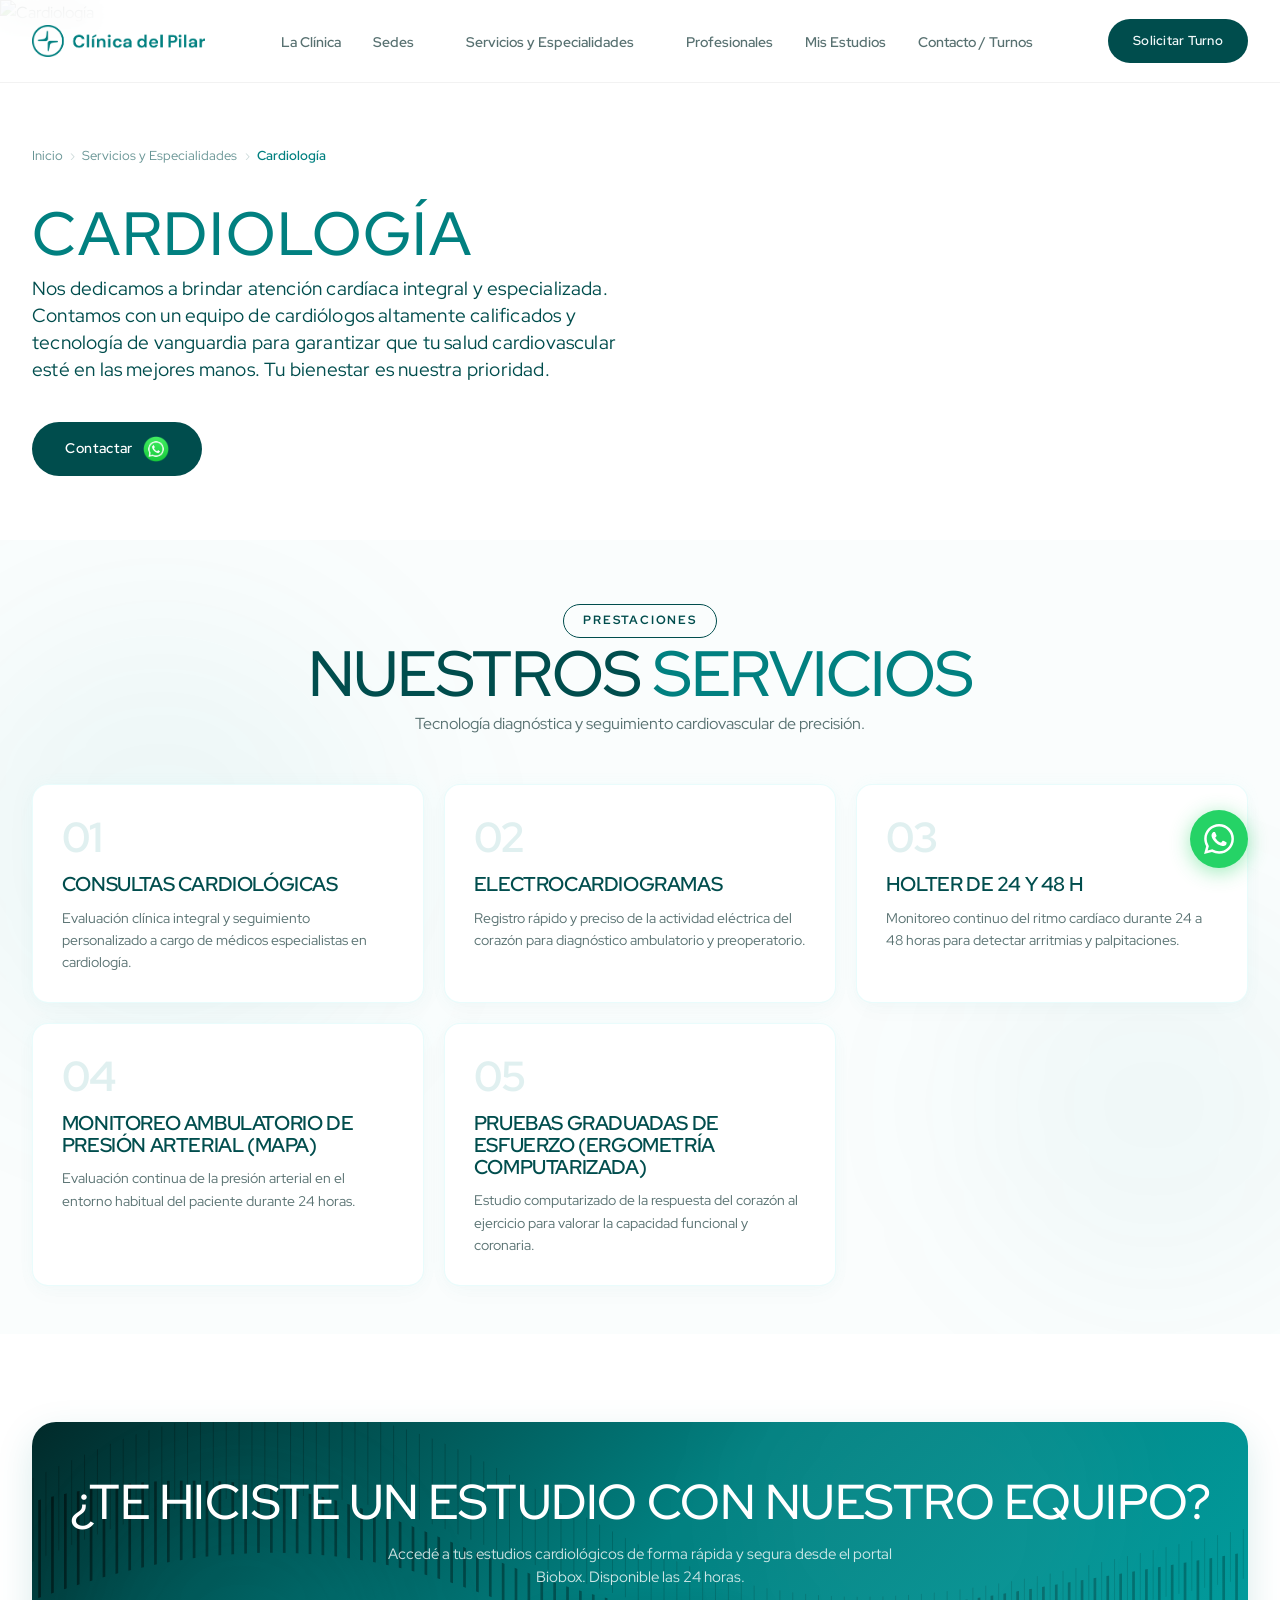
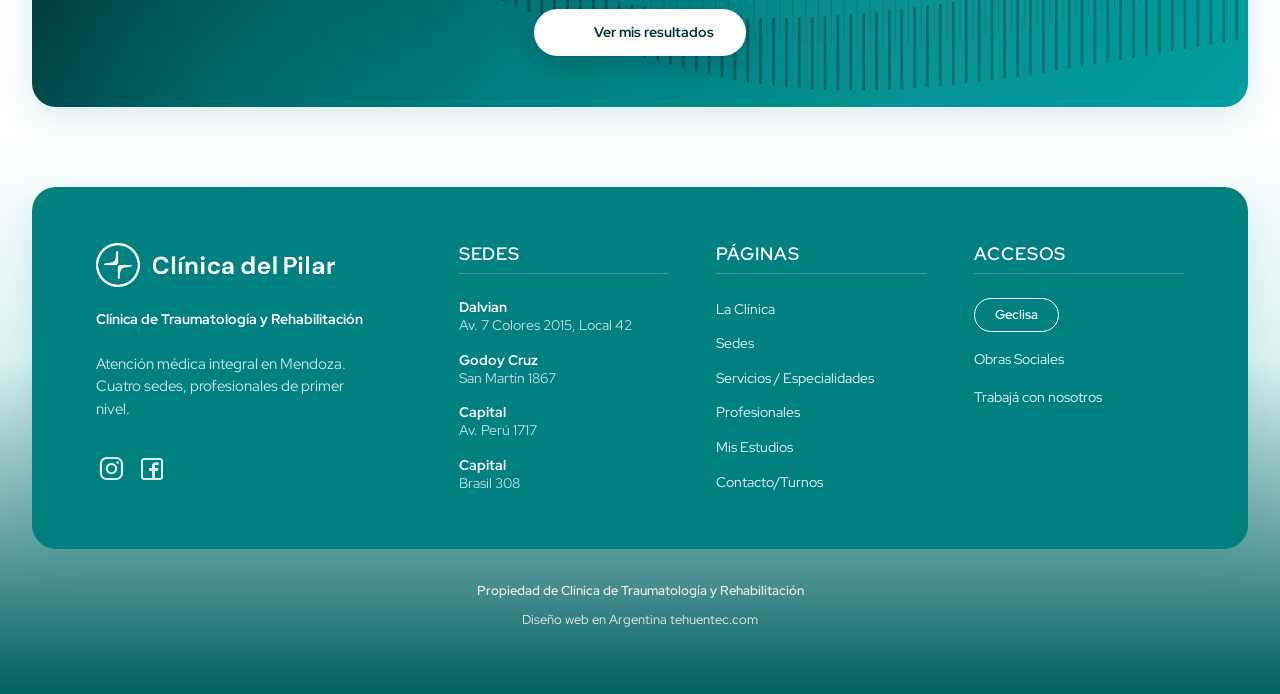
==== commit 13090951: "refactor: update navigation dropdown links, remove redundant CTA sections, and adjust footer/section" ====
--- a/cardiologia.html
+++ b/cardiologia.html
@@ -253,7 +253,7 @@
 
                 <!-- Dropdown sedes -->
                 <div class="nav-item-dropdown">
-                    <a href="contacto.html" class="nav-link" style="display: flex; align-items: center; gap: 4px;">
+                    <a href="javascript:void(0);" class="nav-link" style="display: flex; align-items: center; gap: 4px;">
                         Sedes <i data-lucide="chevron-down" style="width: 16px; height: 16px;"></i>
                     </a>
                     <div class="nav-dropdown-menu">
@@ -416,28 +416,7 @@
        CTA FINAL — idéntico al home
        ========================================== -->
         
-    <!-- Curve Divider -->
-    <div style="width: 100%; line-height: 0; background-color: transparent; overflow: hidden; position: relative; z-index: 2; margin-bottom: -2px;">
-        <img src="assets/recurso-1.svg" alt="Divider" style="width: 100%; height: auto; display: block; transform: scaleX(-1);">
-    </div>
-<section class="cta-section-new" style="background: #ffffff; padding: 3rem 0 3.5rem 0; text-align: center; position: relative; overflow: hidden;">
-        <!-- Focos difuminados -->
-        <div class="glow-spot" style="position:absolute;top:-10%;left:15%;width:350px;height:350px;background:rgba(1,128,128,0.08);border-radius:50%;filter:blur(80px);pointer-events:none;z-index:1;"></div>
-        <div class="glow-spot" style="position:absolute;bottom:0;right:10%;width:400px;height:400px;background:rgba(2,153,153,0.07);border-radius:50%;filter:blur(90px);pointer-events:none;z-index:1;"></div>
-
-        <div class="container" style="position:relative;z-index:2;">
-            <h2 style="font-family:var(--font-title);font-size:4rem;line-height:0.95;margin-top:0;margin-bottom:2rem;text-transform:uppercase;">
-                <span class="text-accent-uppercase" style="color:var(--primary);">Tu salud merece la tranquilidad</span><br>
-                <span style="color:#004d4d;">de estar en las mejores manos.</span>
-            </h2>
-            <div style="margin-bottom:2.5rem;">
-                <a href="https://api.whatsapp.com/send/?phone=5492615088277&text=Hola%2C+quiero+solicitar+turno+para+Cardiolog%C3%ADa" target="_blank" rel="noopener noreferrer" class="btn btn-primary" style="padding:0.75rem 2.2rem;">
-                    Solicitar turno
-                    <img src="assets/whatsapp-icon.webp" alt="WhatsApp" class="btn-whatsapp-icon">
-                </a>
-            </div>
-        </div>
-    </section>
+
 
     <!-- ==========================================
        FOOTER — idéntico al home
--- a/styles.css
+++ b/styles.css
@@ -403,7 +403,8 @@
     }
 }
 
-.nav-item-dropdown:hover .nav-dropdown-menu {
+.nav-item-dropdown:hover .nav-dropdown-menu,
+.nav-item-dropdown.active .nav-dropdown-menu {
     opacity: 1;
     visibility: visible;
     transform: translateX(-50%) translateY(0);
@@ -532,6 +533,10 @@
     z-index: 2;
     margin-top: -6vw;
     margin-bottom: -5px; /* Hides subpixel rendering lines */
+}
+
+.footer-new {
+    padding-top: 3.5rem !important;
 }
 
 @media (max-width: 1440px) {
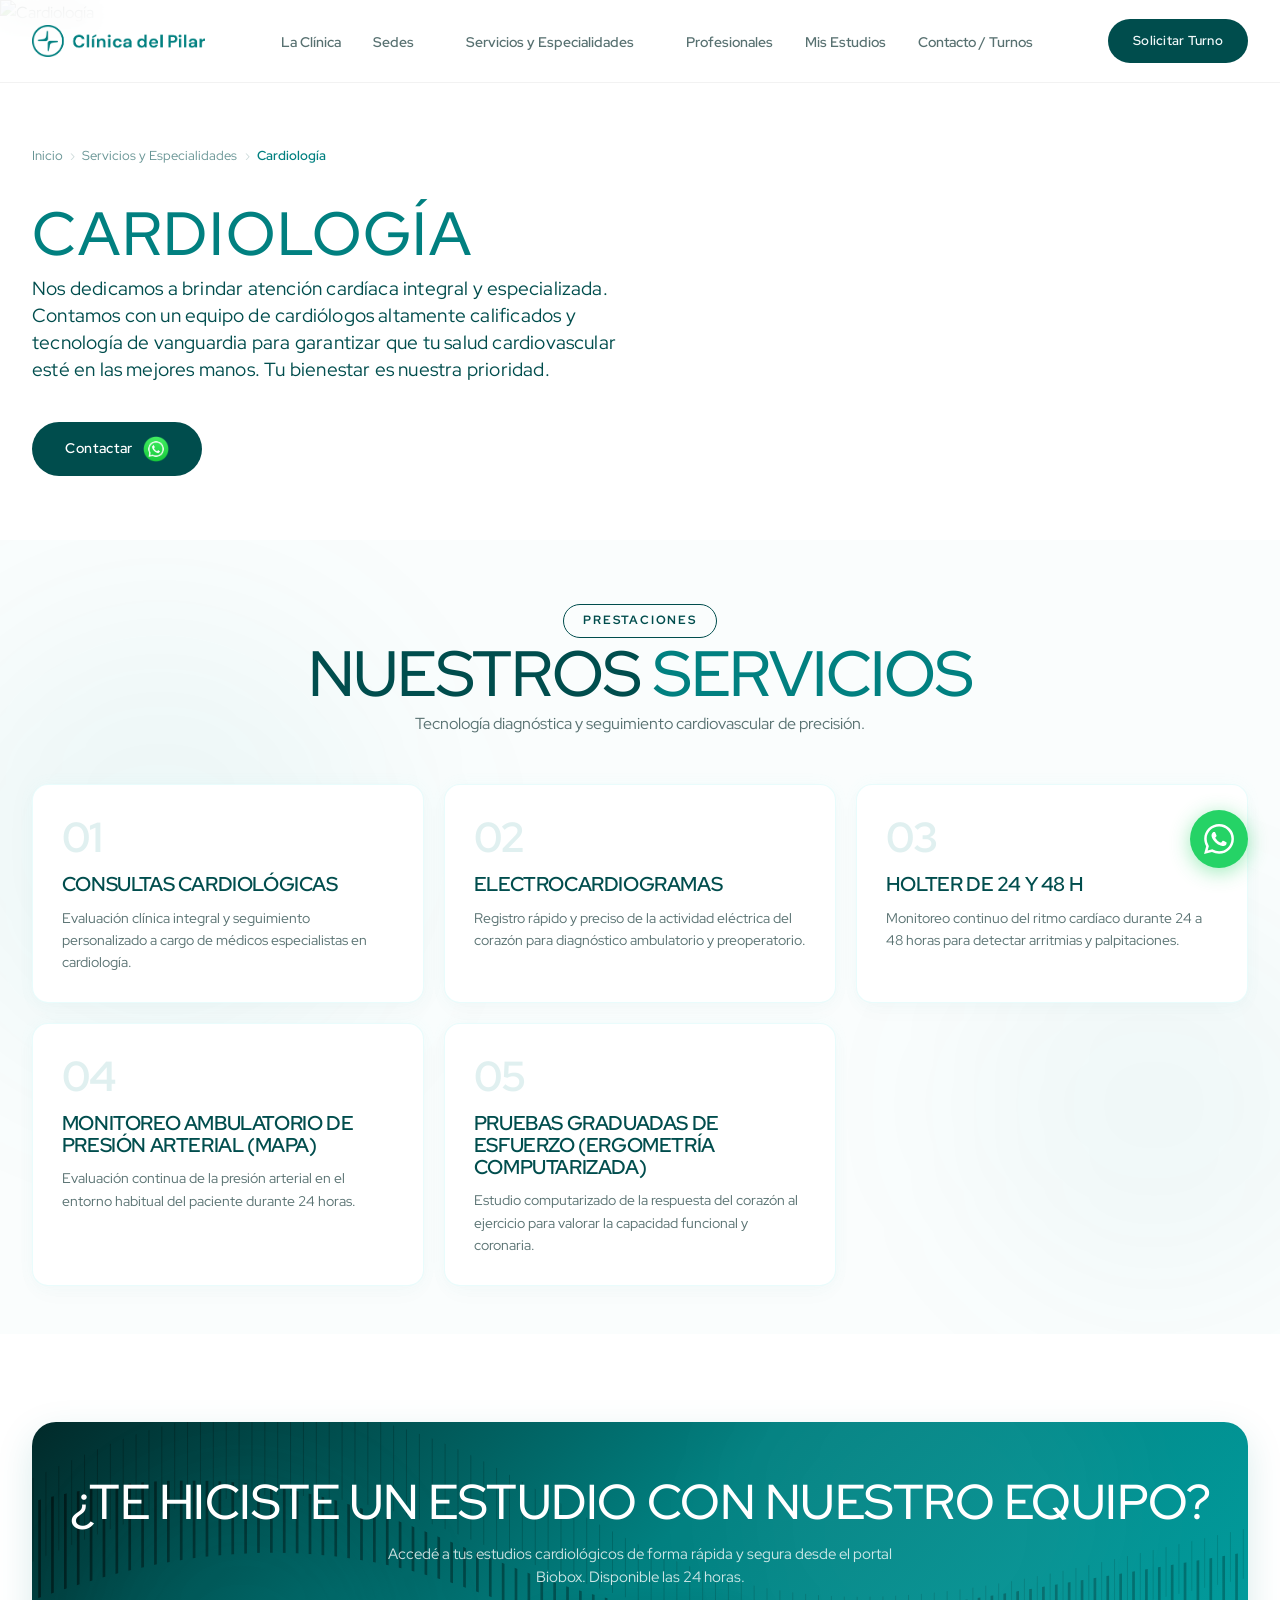
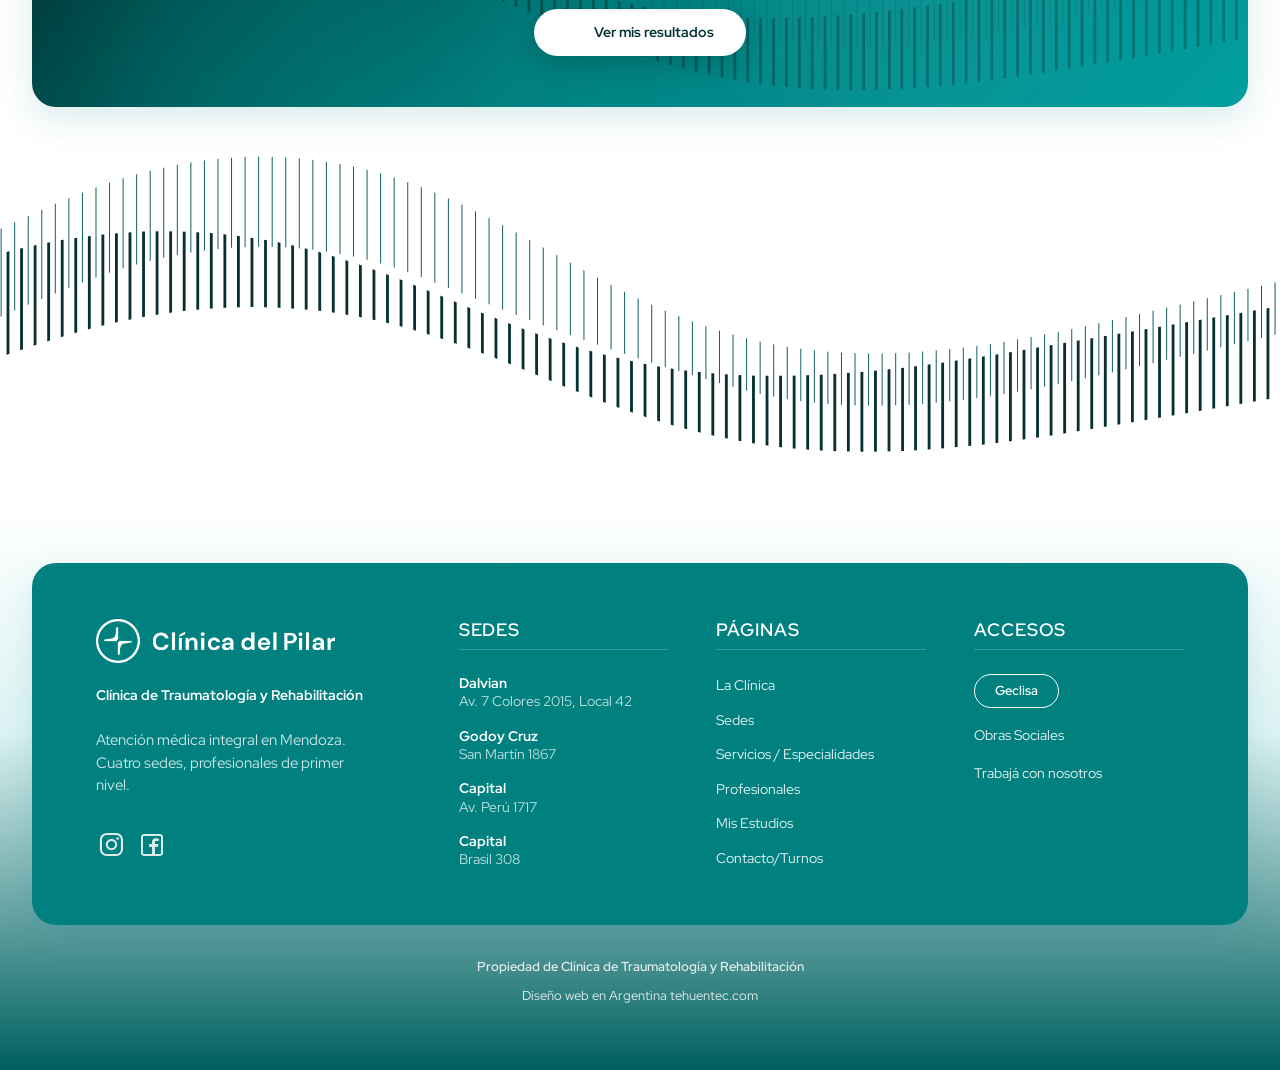
==== commit dca423bc: "feat: add SVG wave divider component above footers across medical service pages" ====
--- a/cardiologia.html
+++ b/cardiologia.html
@@ -412,11 +412,10 @@
         </div>
     </section>
 
-    <!-- ==========================================
-       CTA FINAL — idéntico al home
-       ========================================== -->
-        
-
+    <!-- Curve Divider -->
+    <div class="footer-wave-divider">
+        <img src="assets/recurso-1.svg" alt="Curva decorativa">
+    </div>
 
     <!-- ==========================================
        FOOTER — idéntico al home
--- a/styles.css
+++ b/styles.css
@@ -563,6 +563,23 @@
     transform: scaleY(-1) scaleX(-1); /* Mirrored vertically and horizontally */
 }
 
+/* Curve divider above footer */
+.footer-wave-divider {
+    width: 100%;
+    line-height: 0;
+    background-color: transparent;
+    overflow: hidden;
+    position: relative;
+    z-index: 2;
+    margin-bottom: -1px;
+}
+
+.footer-wave-divider img {
+    width: 100%;
+    height: auto;
+    display: block;
+}
+
 .hero-slide::before {
     display: none;
 }
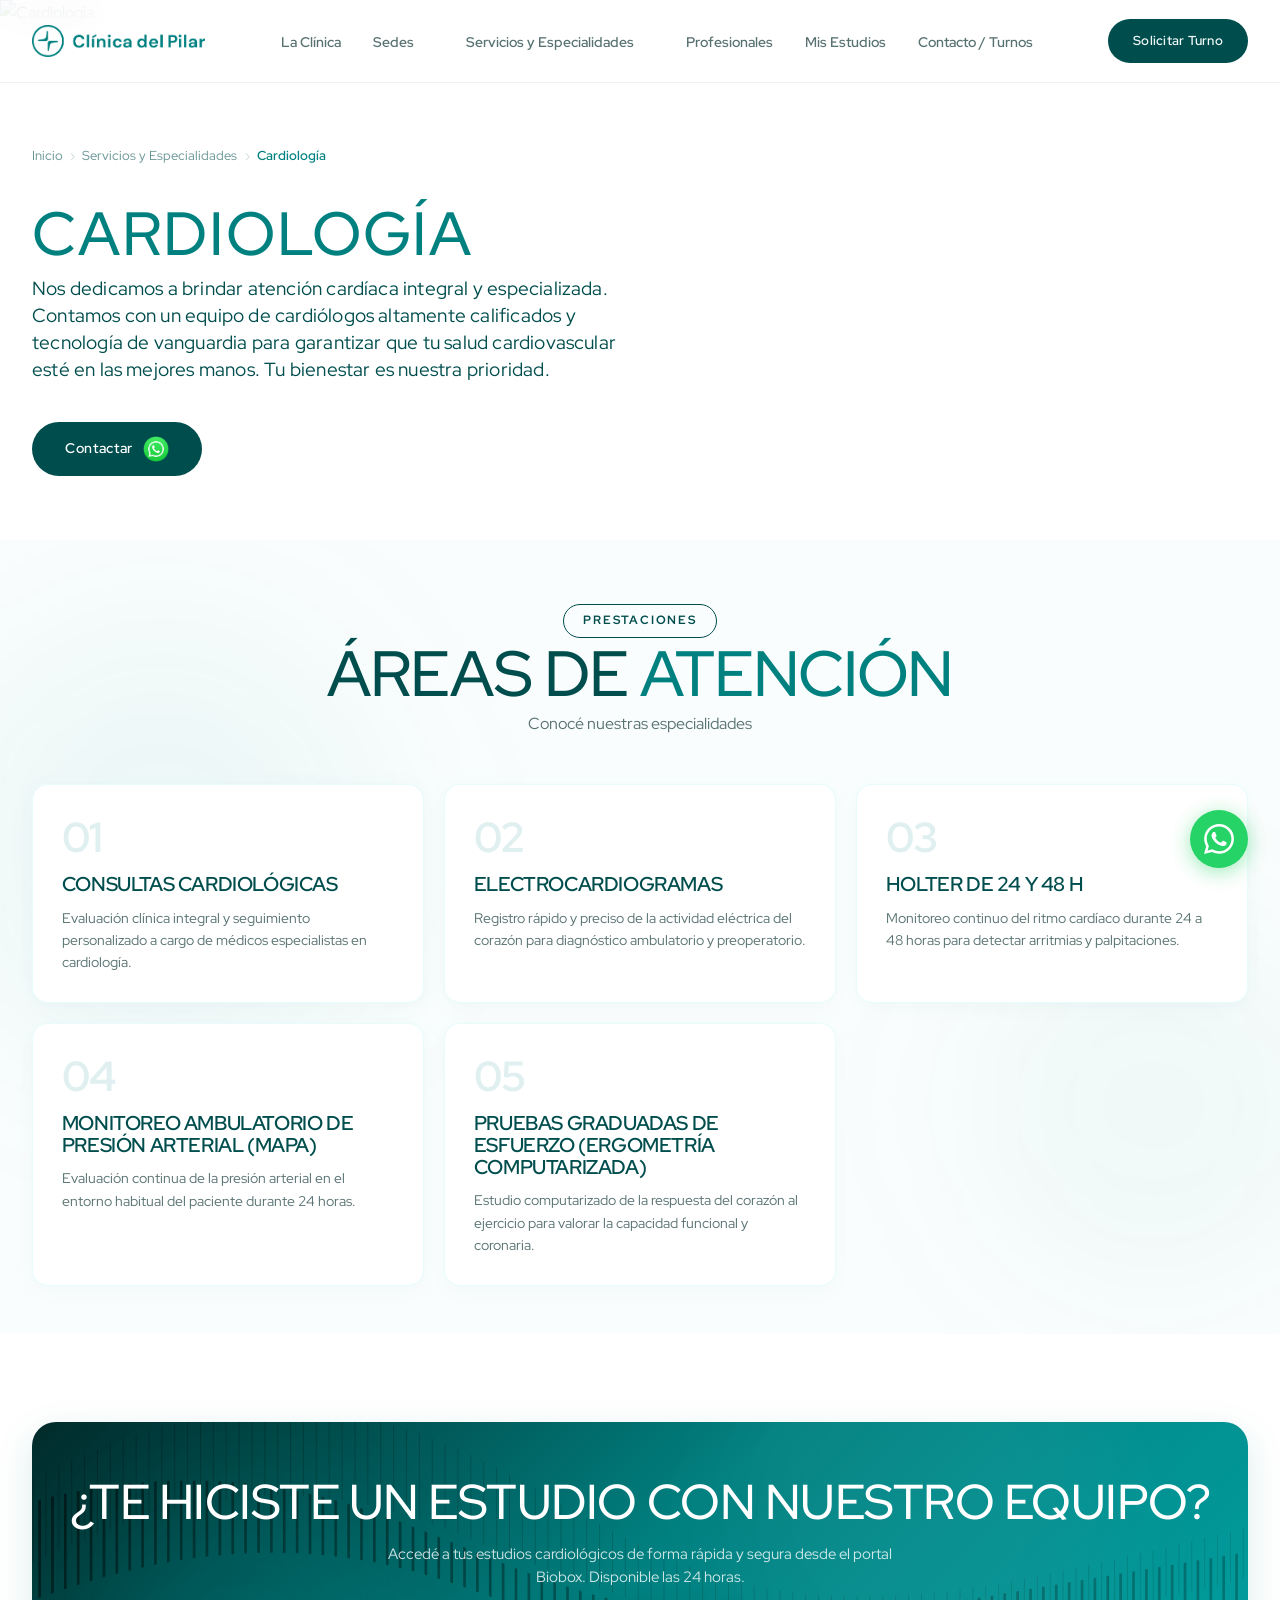
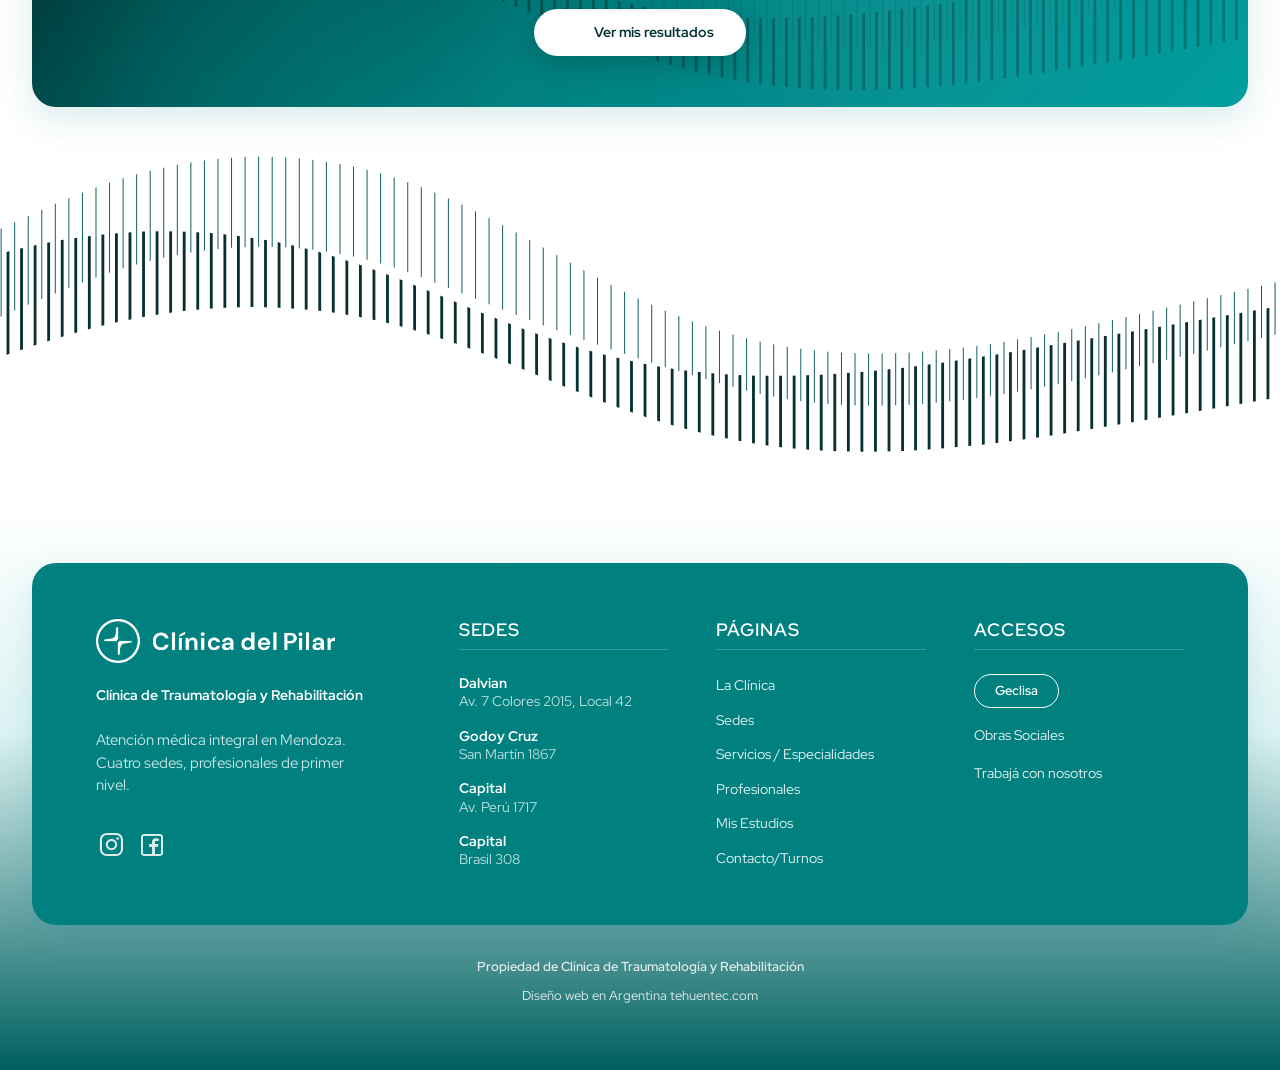
==== commit a40acdfe: "refactor: update contact components with WhatsApp integrations, standardize address formatting, and " ====
--- a/cardiologia.html
+++ b/cardiologia.html
@@ -342,10 +342,10 @@
             <div style="text-align:center; margin-bottom:3rem;">
                 <span class="section-tag" style="margin-bottom:0.4rem; display:inline-block;">PRESTACIONES</span>
                 <h2 class="section-title" style="font-size:clamp(2.8rem,5vw,4rem); margin: 0 auto 0.4rem auto; line-height: 0.95;">
-                    NUESTROS <span class="text-accent-uppercase">SERVICIOS</span>
+                    ÁREAS DE <span class="text-accent-uppercase">ATENCIÓN</span>
                 </h2>
                 <p style="font-family:var(--font-sans); color:var(--text-muted-dark); font-size:1rem; margin:0 auto; line-height:1.55; white-space:nowrap;">
-                    Tecnología diagnóstica y seguimiento cardiovascular de precisión.
+                    Conocé nuestras especialidades
                 </p>
             </div>
 
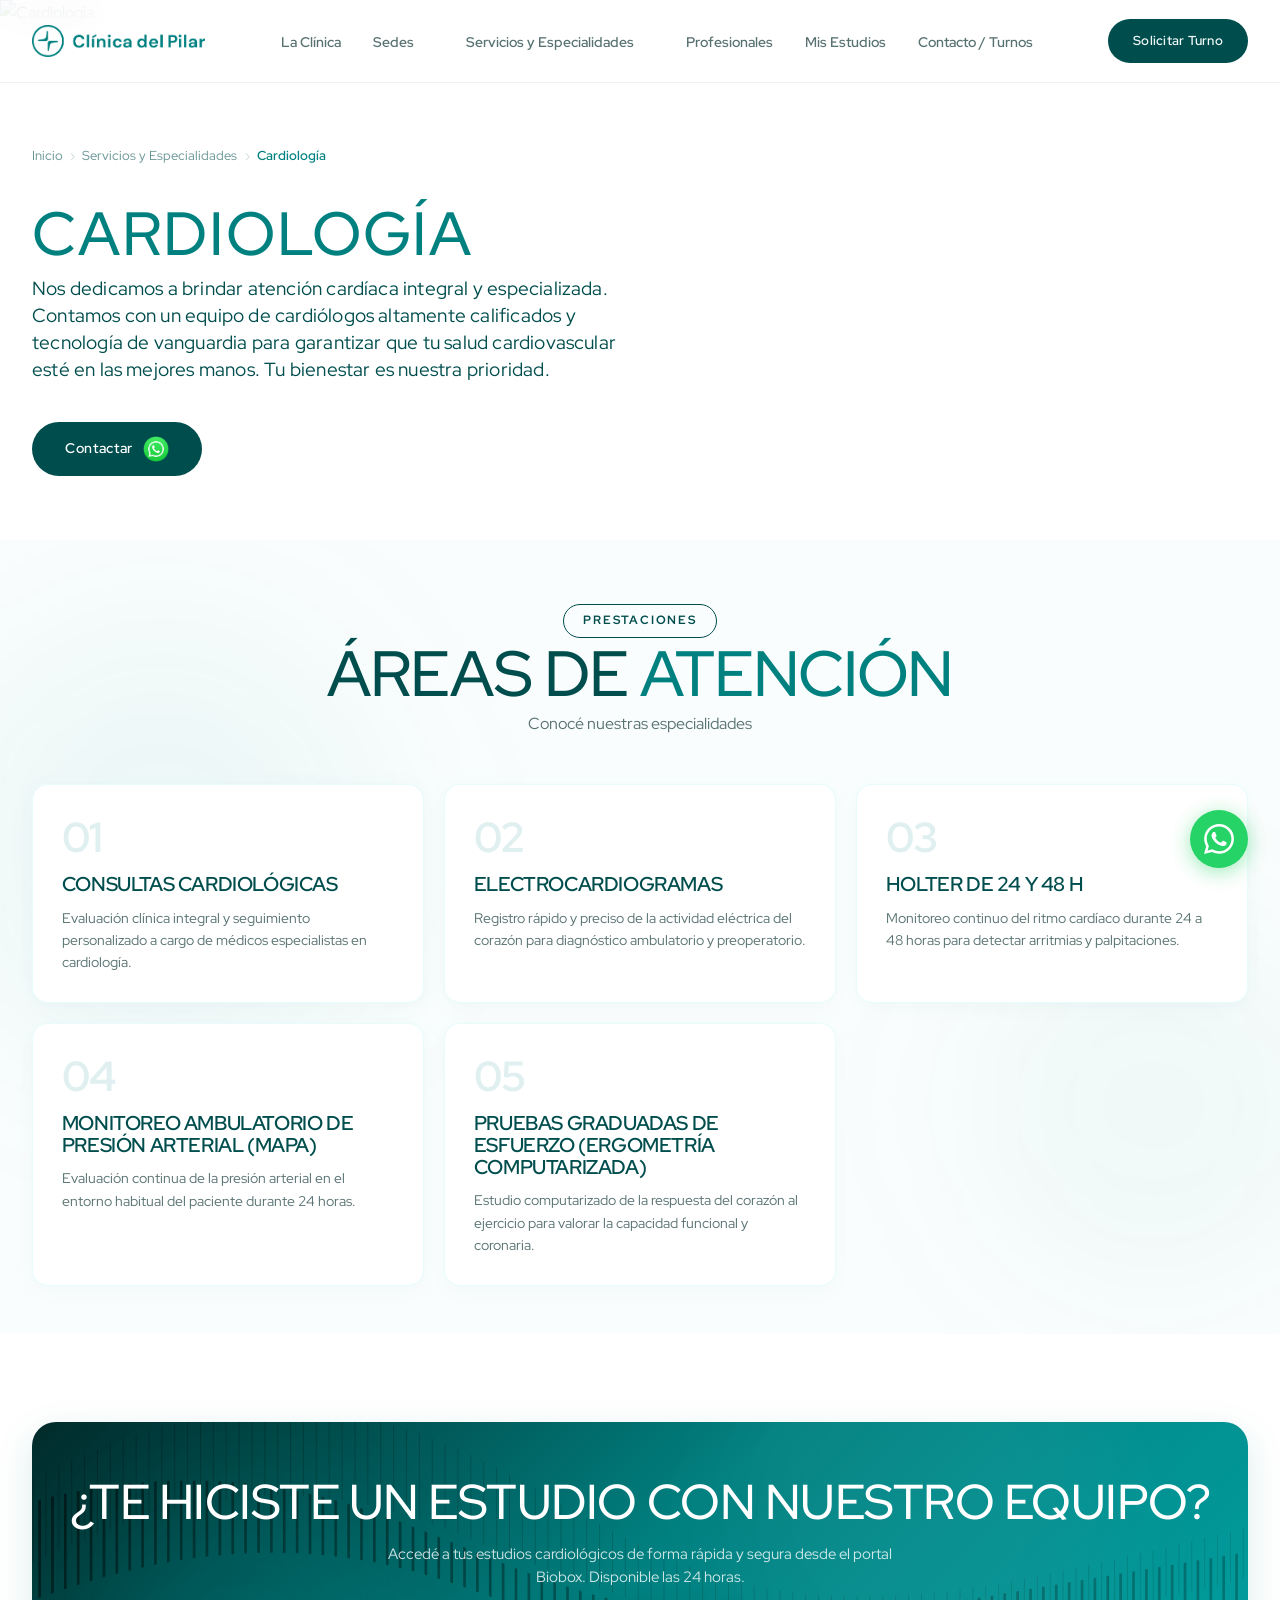
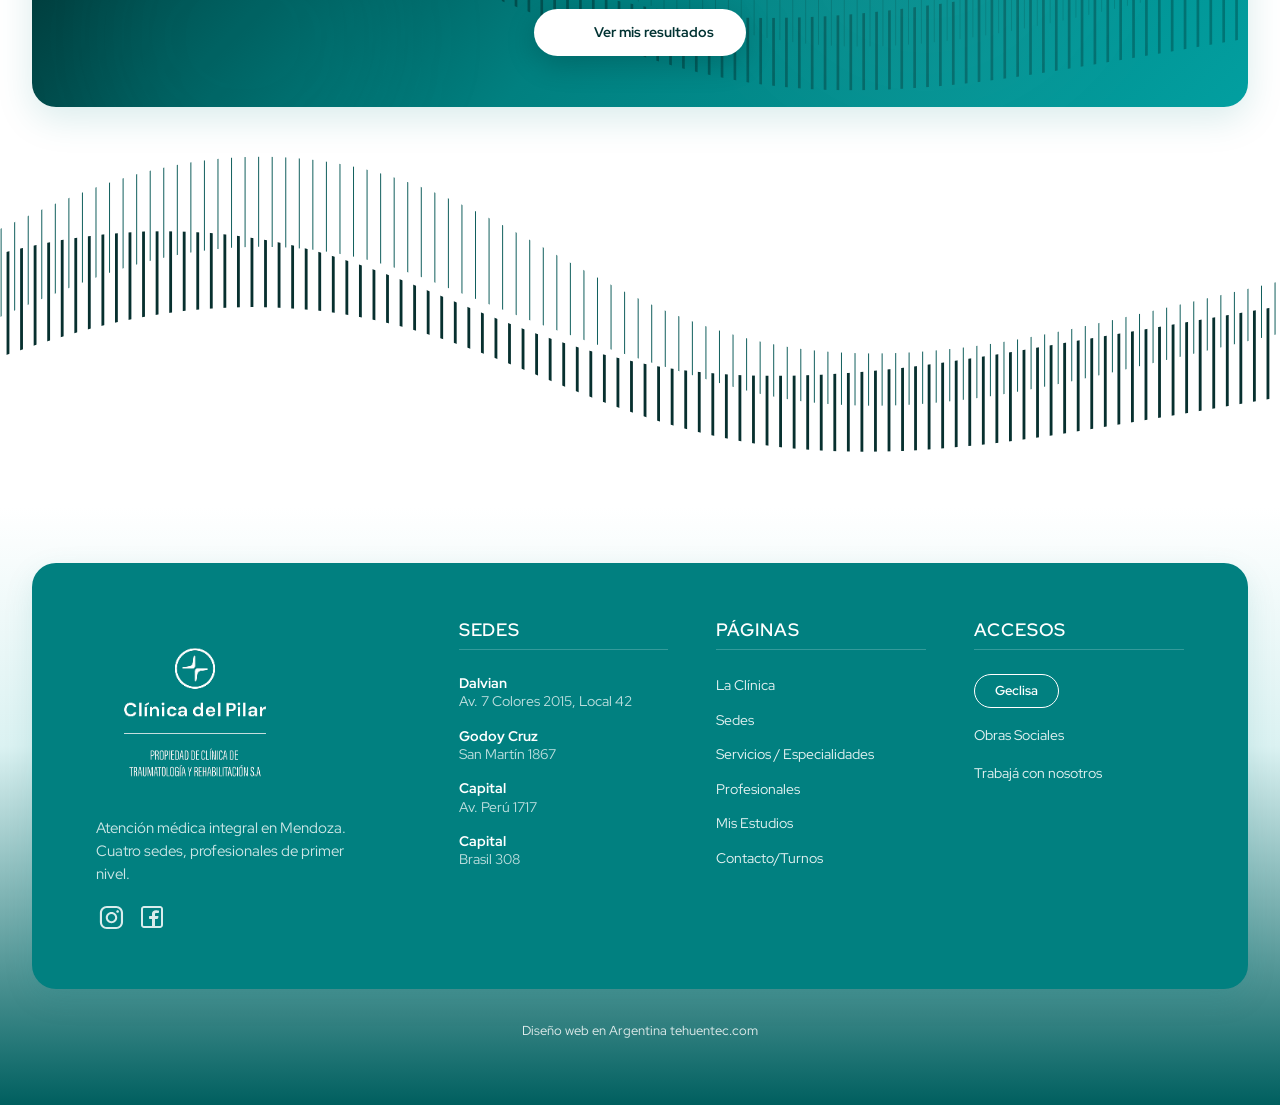
==== commit 1f72200b: "feat: update site footer logos and remove redundant ownership text across all pages" ====
--- a/cardiologia.html
+++ b/cardiologia.html
@@ -426,11 +426,10 @@
                 <div class="footer-grid-new" style="display: grid; grid-template-columns: 1.5fr 1fr 1fr 1fr; gap: 3rem;">
                     
                     <!-- Columna 1: Logo y descripción -->
-                    <div class="footer-logo-col" style="display: flex; flex-direction: column; gap: 1.5rem;">
+                    <div class="footer-logo-col" style="display: flex; flex-direction: column; gap: 0.5rem;">
                         <a href="index.html" class="logo" style="display: inline-flex;">
-                            <img src="assets/Grupo406.png" alt="Clínica del Pilar" style="height: 44px; width: auto; max-width: 100%; filter: brightness(0) invert(1);">
+                            <img src="assets/clinicadelpilar_footer_logo.png" alt="Clínica del Pilar" style="height: 190px; width: auto; max-width: 100%;">
                         </a>
-                        <strong style="font-weight: 700; color: #ffffff; font-size: 0.85rem; line-height: 1.3;">Clínica de Traumatología y Rehabilitación</strong>
                         <p style="color: rgba(255,255,255,0.8); font-size: 0.95rem; line-height: 1.5; margin: 0;">
                             Atención médica integral en Mendoza.<br>
                             Cuatro sedes, profesionales de primer nivel.
@@ -497,7 +496,6 @@
             </div>
             
             <div class="footer-bottom-new" style="text-align: center; margin-top: 2rem; font-size: 0.8rem; color: rgba(255,255,255,0.85);">
-                <p style="margin-bottom: 0.5rem; font-weight: 600;">Propiedad de Clínica de Traumatología y Rehabilitación</p>
                 <p>Diseño web en Argentina tehuentec.com</p>
             </div>
         </div>
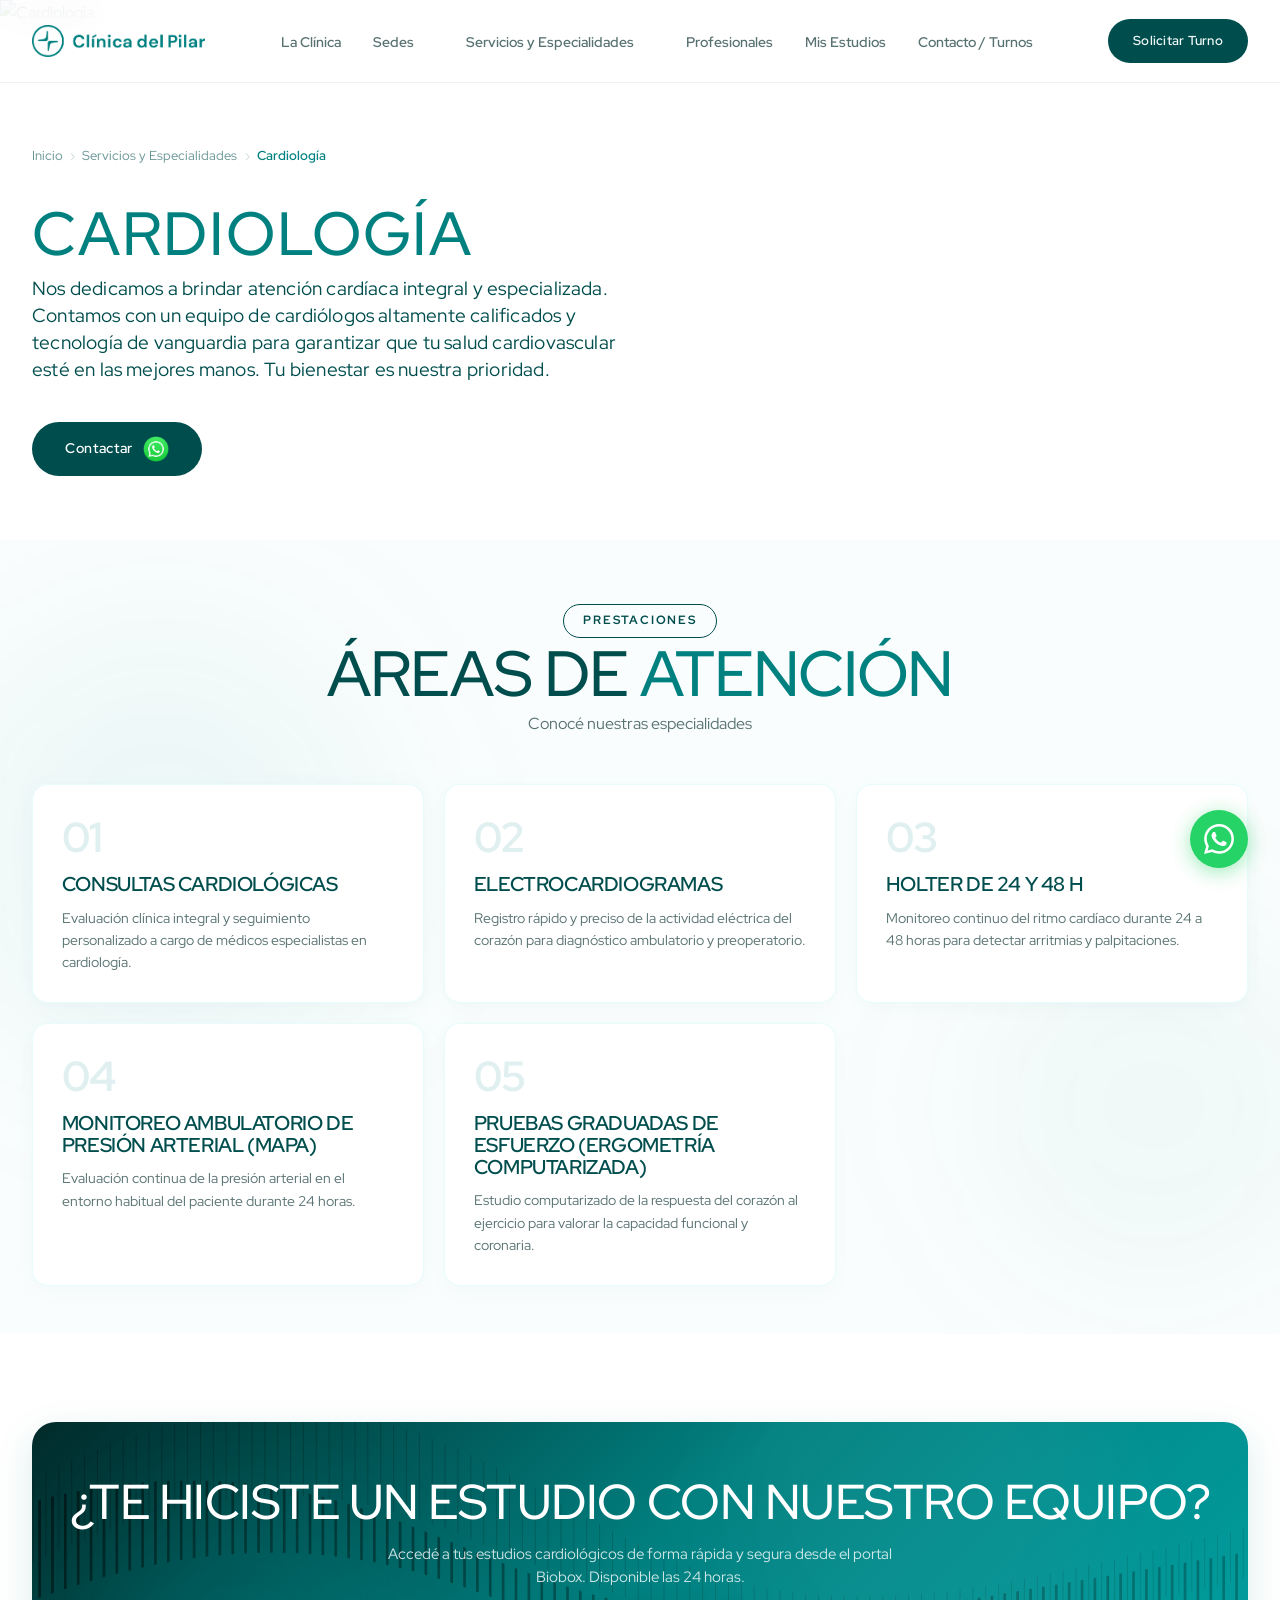
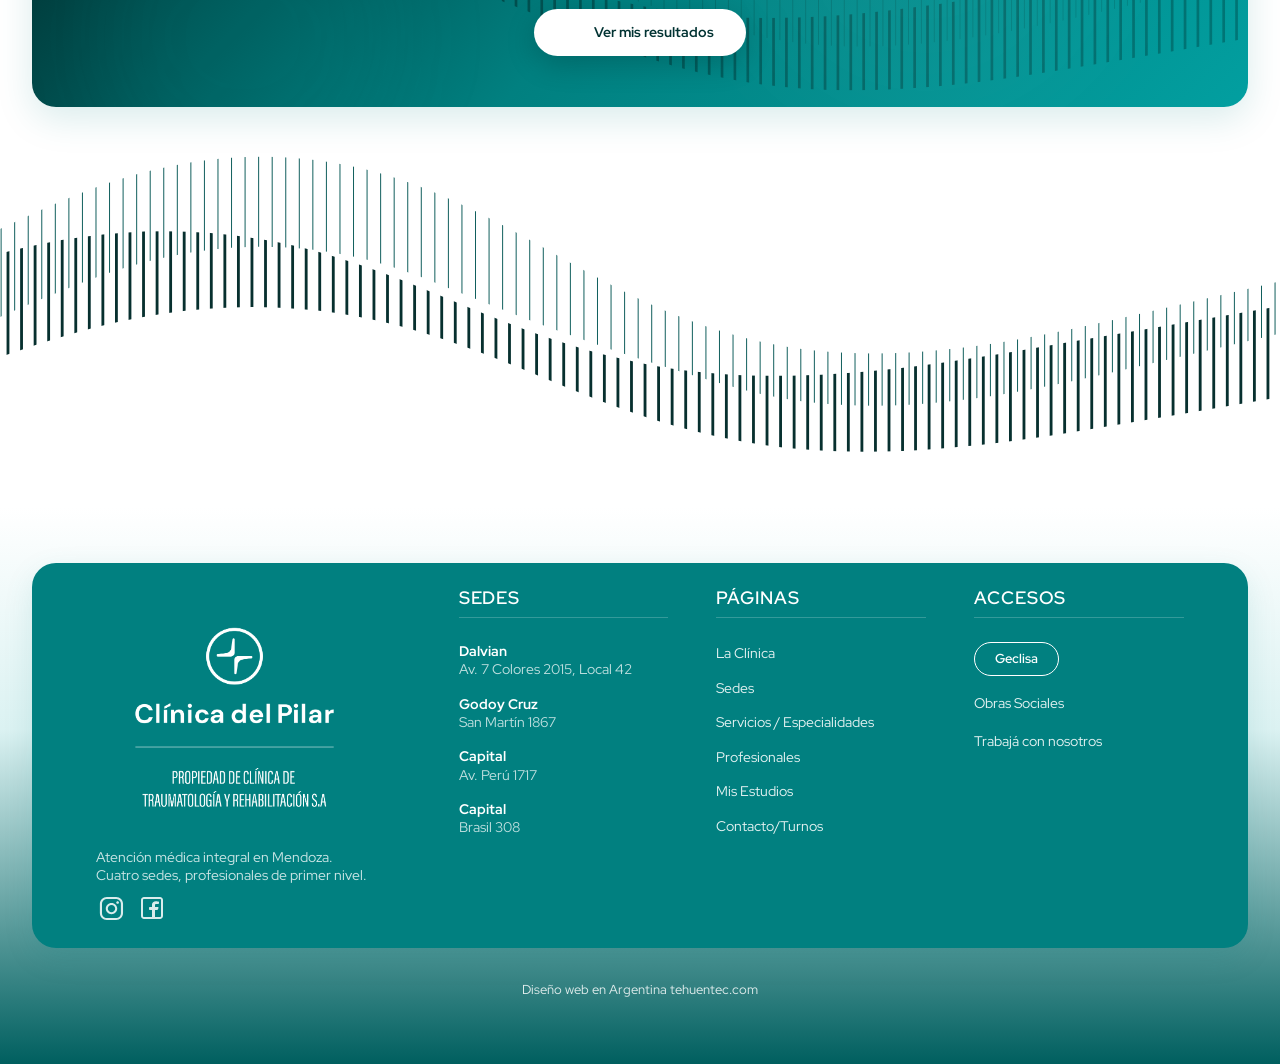
==== commit 530359b3: "style: update footer logo dimensions and layout styles across all site pages" ====
--- a/cardiologia.html
+++ b/cardiologia.html
@@ -422,19 +422,19 @@
        ========================================== -->
     <footer class="footer-new" style="background: linear-gradient(to top, #005f5f 0%, #dbf2f2 60%, #ffffff 100%); padding: 1.5rem 0 4rem 0;">
         <div class="container">
-            <div class="footer-card" style="background: var(--primary); border-radius: 24px; padding: 3.5rem 4rem; color: #ffffff; box-shadow: 0 10px 30px rgba(0,128,128,0.12);">
+            <div class="footer-card" style="background: var(--primary); border-radius: 24px; padding: 1.5rem 4rem; color: #ffffff; box-shadow: 0 10px 30px rgba(0,128,128,0.12);">
                 <div class="footer-grid-new" style="display: grid; grid-template-columns: 1.5fr 1fr 1fr 1fr; gap: 3rem;">
                     
                     <!-- Columna 1: Logo y descripción -->
-                    <div class="footer-logo-col" style="display: flex; flex-direction: column; gap: 0.5rem;">
+                    <div class="footer-logo-col" style="display: flex; flex-direction: column; gap: 0.25rem;">
                         <a href="index.html" class="logo" style="display: inline-flex;">
-                            <img src="assets/clinicadelpilar_footer_logo.png" alt="Clínica del Pilar" style="height: 190px; width: auto; max-width: 100%;">
+                            <img src="assets/clinicadelpilar_footer_logo.png" alt="Clínica del Pilar" style="height: 265px; width: auto; max-width: 100%;">
                         </a>
-                        <p style="color: rgba(255,255,255,0.8); font-size: 0.95rem; line-height: 1.5; margin: 0;">
+                        <p style="color: rgba(255,255,255,0.8); font-size: 0.88rem; line-height: 1.3; margin: -0.5rem 0 0 0;">
                             Atención médica integral en Mendoza.<br>
                             Cuatro sedes, profesionales de primer nivel.
                         </p>
-                        <div class="footer-social-links" style="display: flex; gap: 0.8rem; align-items: center; margin-top: 0.5rem;">
+                        <div class="footer-social-links" style="display: flex; gap: 0.8rem; align-items: center; margin-top: 0.25rem;">
                             <a href="https://instagram.com" target="_blank" rel="noopener noreferrer" style="display: inline-flex; align-items: center; opacity: 0.85; transition: opacity 0.2s;" onmouseover="this.style.opacity='1'" onmouseout="this.style.opacity='0.85'" aria-label="Instagram">
                                 <img src="assets/instagram-icon.svg" alt="Instagram" style="width: 31px; height: 31px; filter: brightness(0) invert(1);">
                             </a>
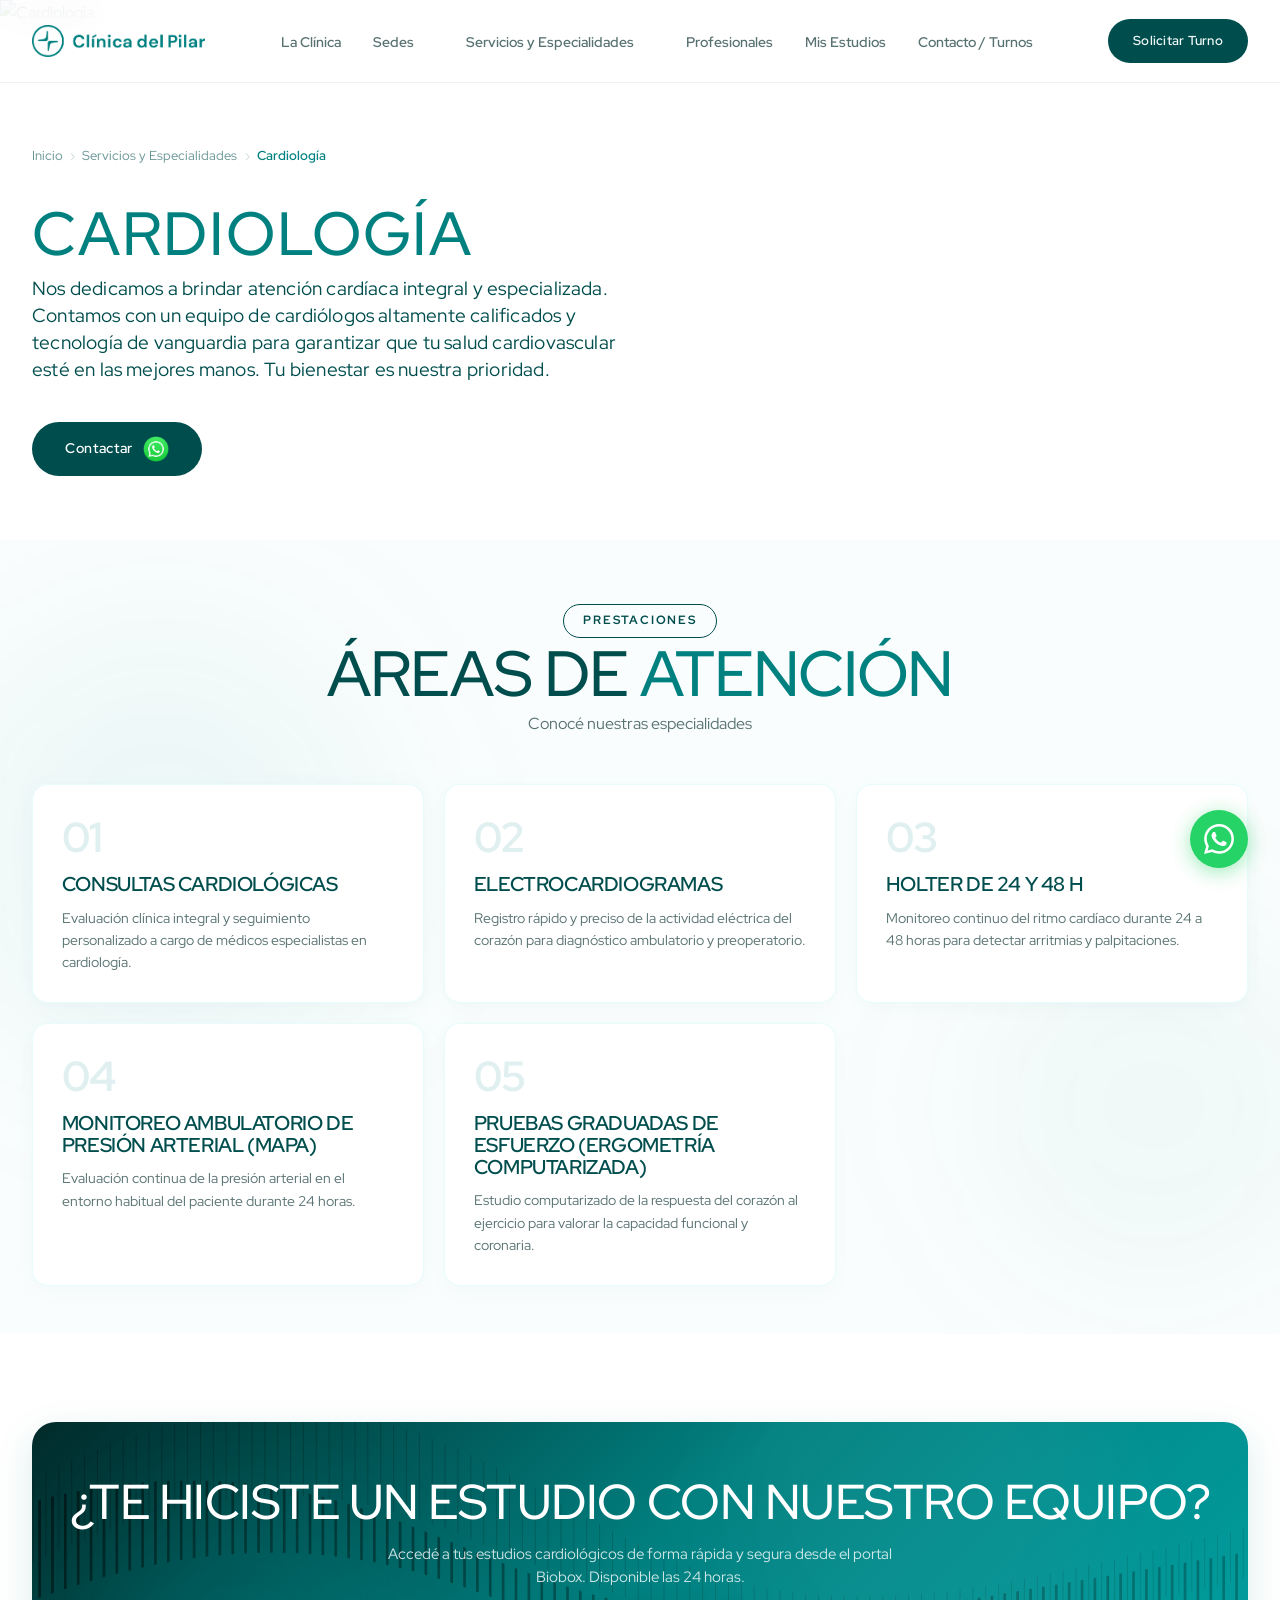
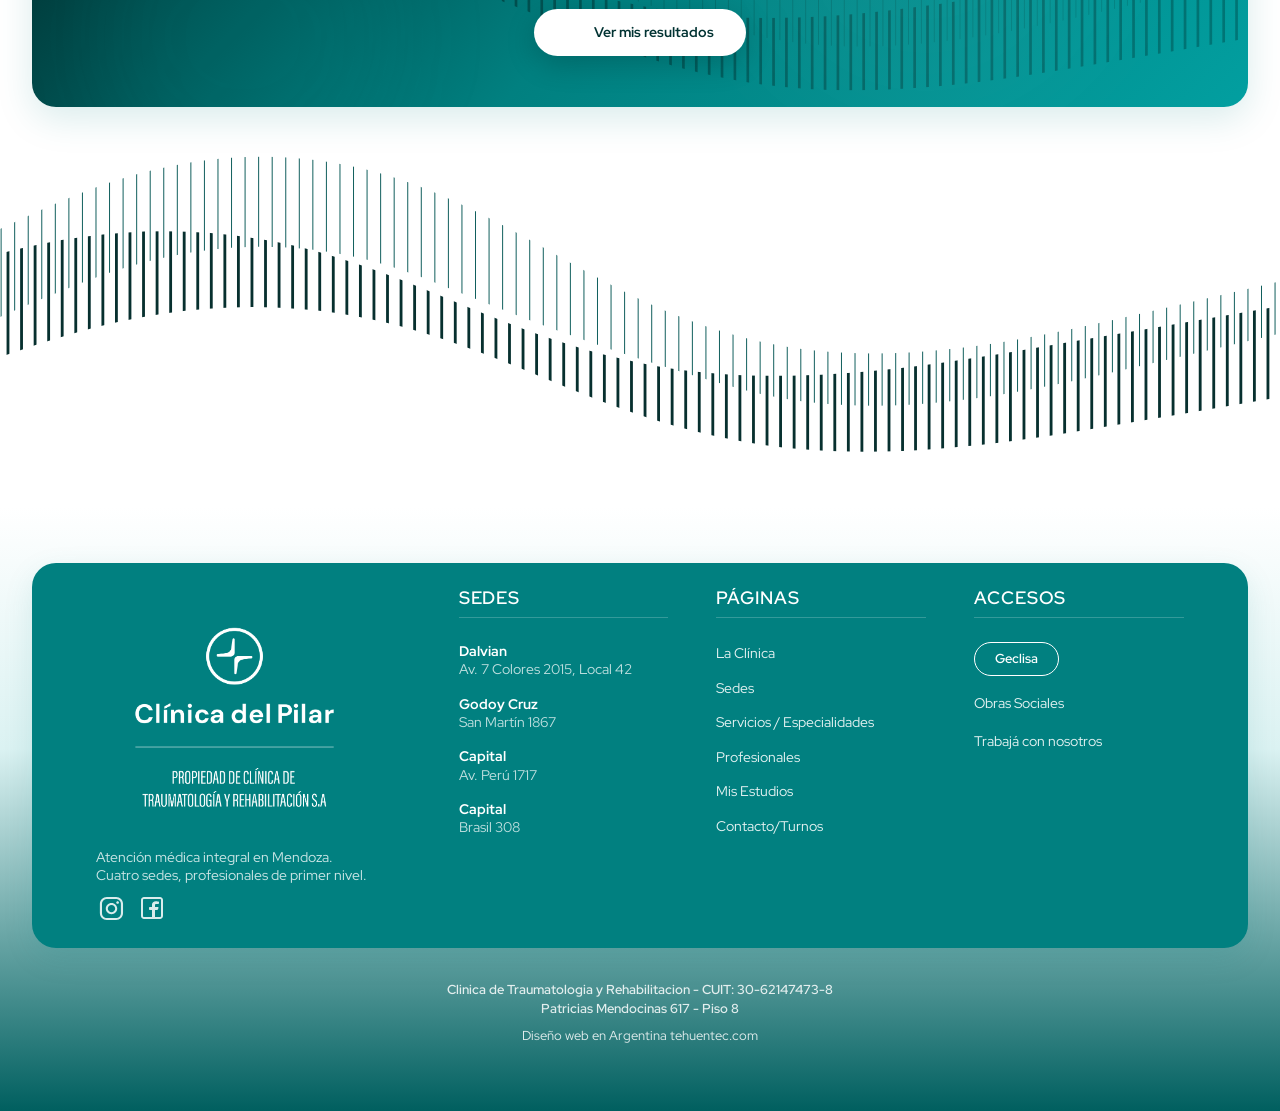
==== commit abd8c11e: "feat: add fiscal data and address above web design credit in footers" ====
--- a/cardiologia.html
+++ b/cardiologia.html
@@ -496,6 +496,7 @@
             </div>
             
             <div class="footer-bottom-new" style="text-align: center; margin-top: 2rem; font-size: 0.8rem; color: rgba(255,255,255,0.85);">
+                <p style="margin-bottom: 0.5rem; line-height: 1.5; font-weight: 600;">Clinica de Traumatologia y Rehabilitacion - CUIT: 30-62147473-8<br>Patricias Mendocinas 617 - Piso 8</p>
                 <p>Diseño web en Argentina tehuentec.com</p>
             </div>
         </div>
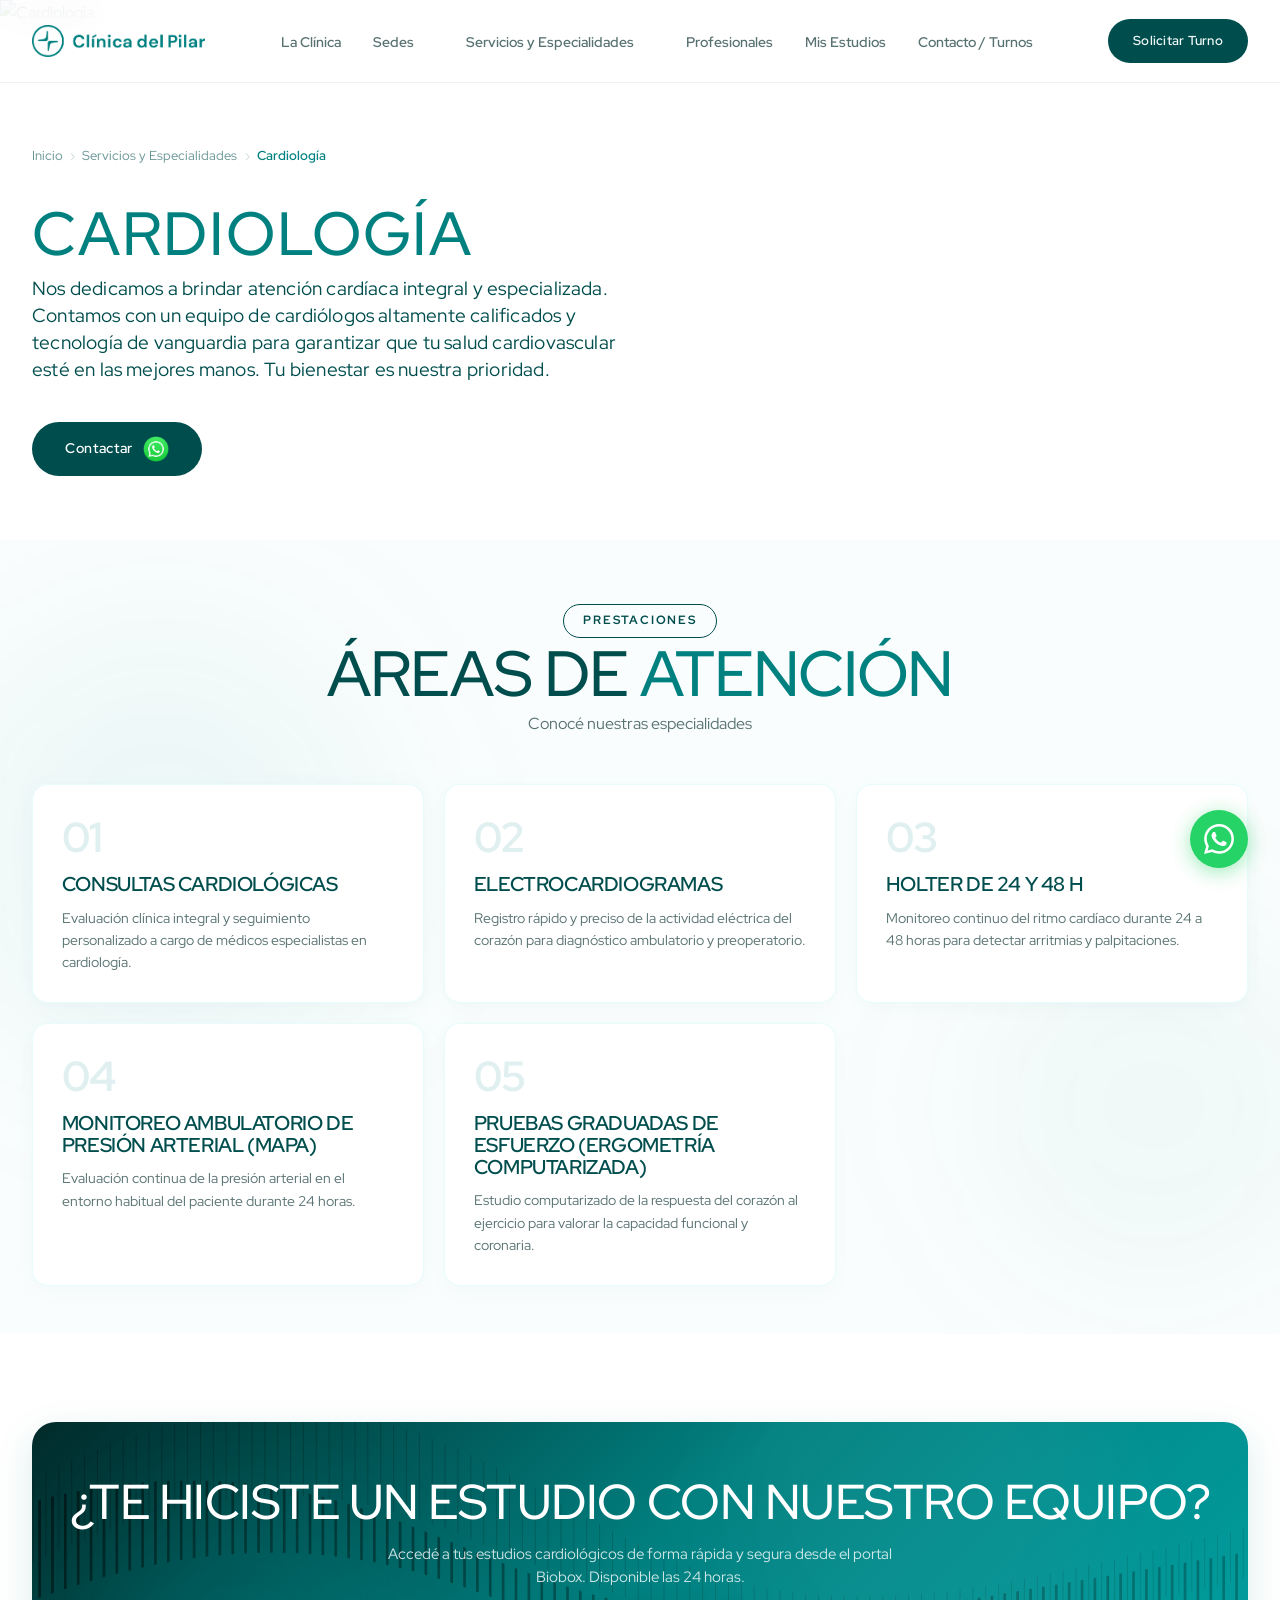
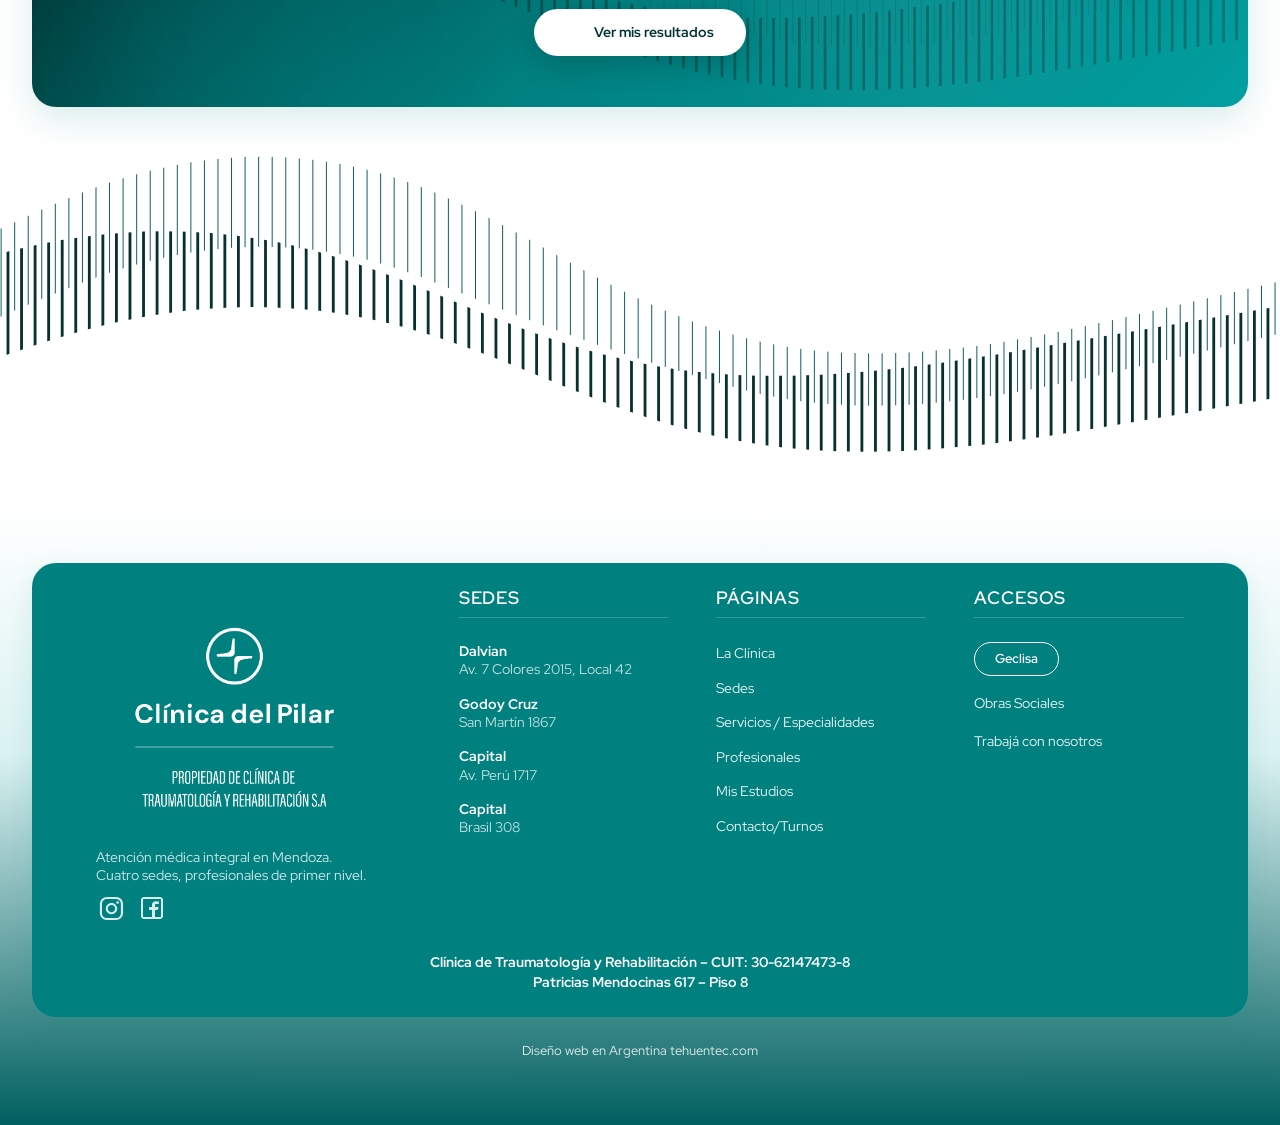
==== commit 35da5ca9: "Mover datos fiscales y direccion dentro de la tarjeta del footer en negrita" ====
--- a/cardiologia.html
+++ b/cardiologia.html
@@ -493,11 +493,14 @@
                     </div>
 
                 </div>
+
+                <div class="footer-card-bottom" style="text-align: center; margin-top: 1.75rem; font-size: 0.85rem; color: #ffffff; line-height: 1.5;">
+                    <p style="margin: 0; font-weight: 700;">Clínica de Traumatología y Rehabilitación – CUIT: 30-62147473-8<br>Patricias Mendocinas 617 – Piso 8</p>
+                </div>
             </div>
             
-            <div class="footer-bottom-new" style="text-align: center; margin-top: 2rem; font-size: 0.8rem; color: rgba(255,255,255,0.85);">
-                <p style="margin-bottom: 0.5rem; line-height: 1.5; font-weight: 600;">Clinica de Traumatologia y Rehabilitacion - CUIT: 30-62147473-8<br>Patricias Mendocinas 617 - Piso 8</p>
-                <p>Diseño web en Argentina tehuentec.com</p>
+            <div class="footer-bottom-new" style="text-align: center; margin-top: 1.5rem; font-size: 0.8rem; color: rgba(255,255,255,0.85);">
+                <p style="margin: 0;">Diseño web en Argentina tehuentec.com</p>
             </div>
         </div>
     </footer>
